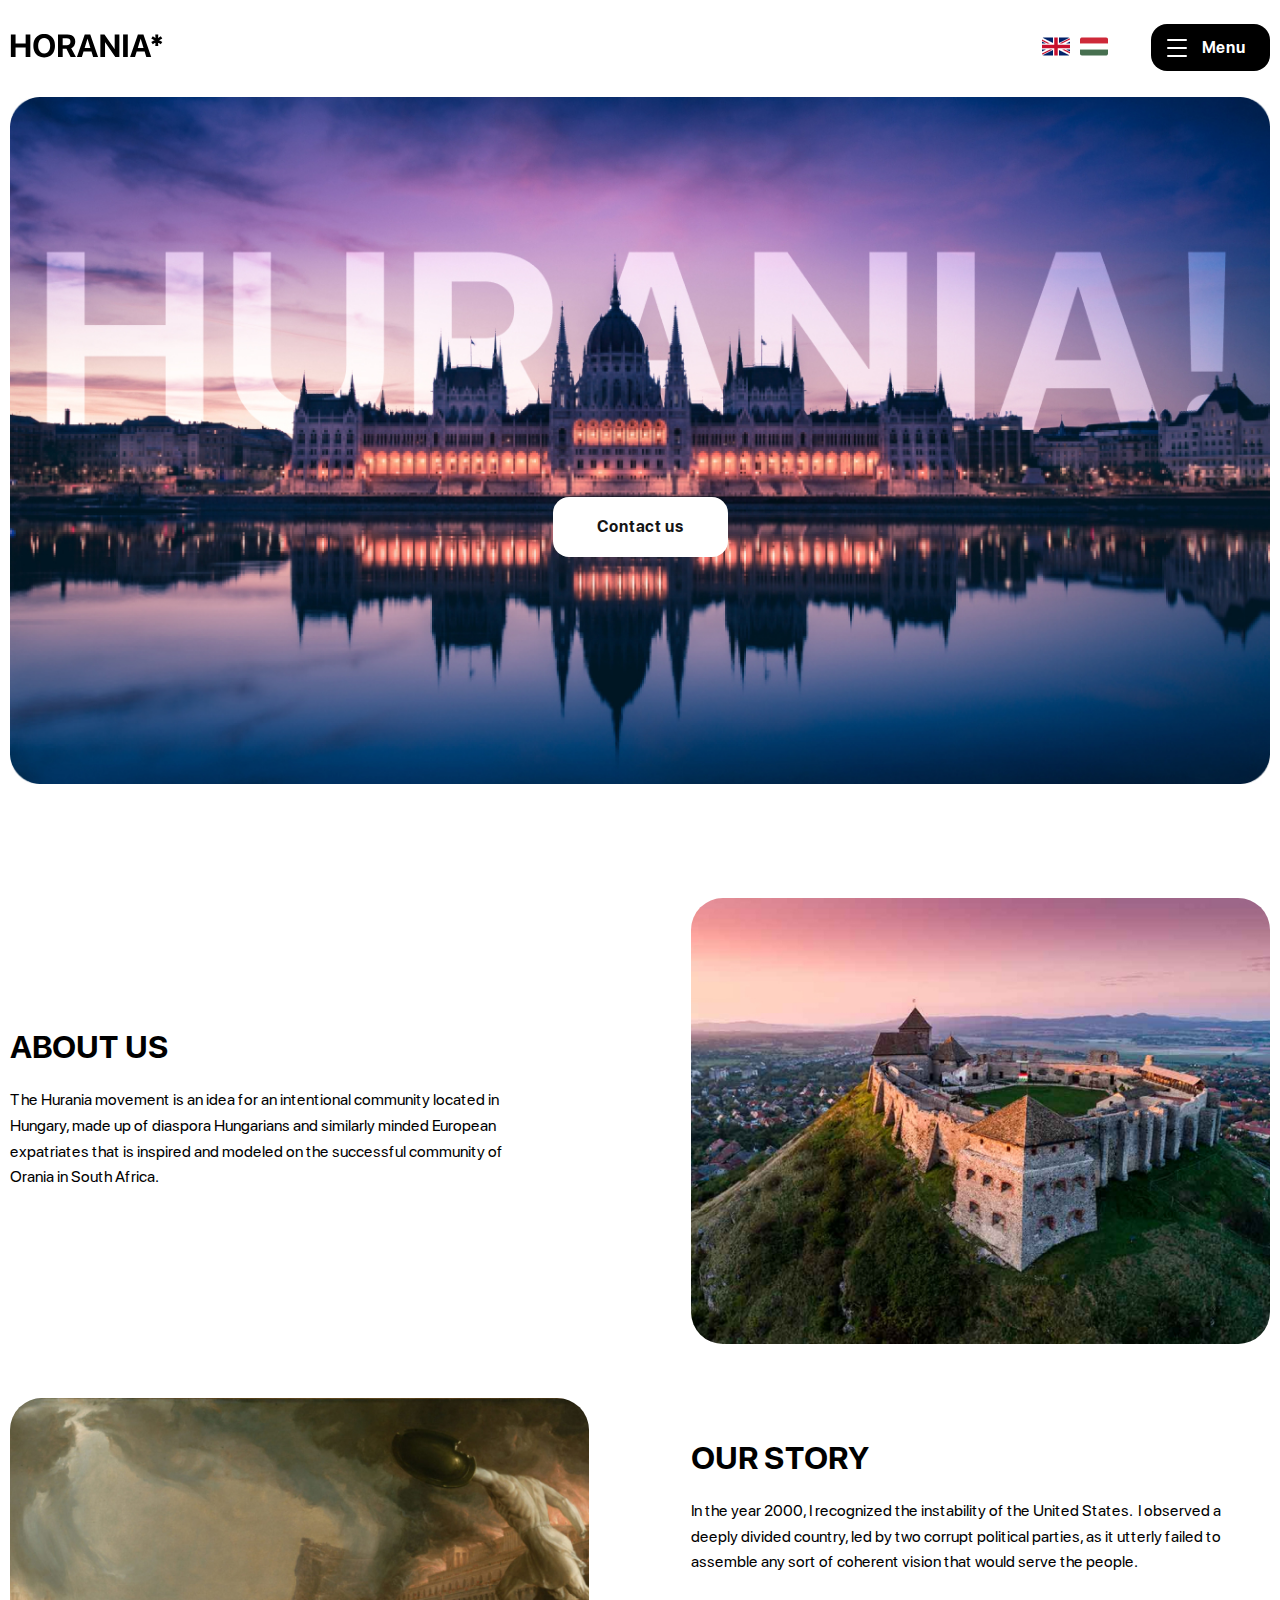
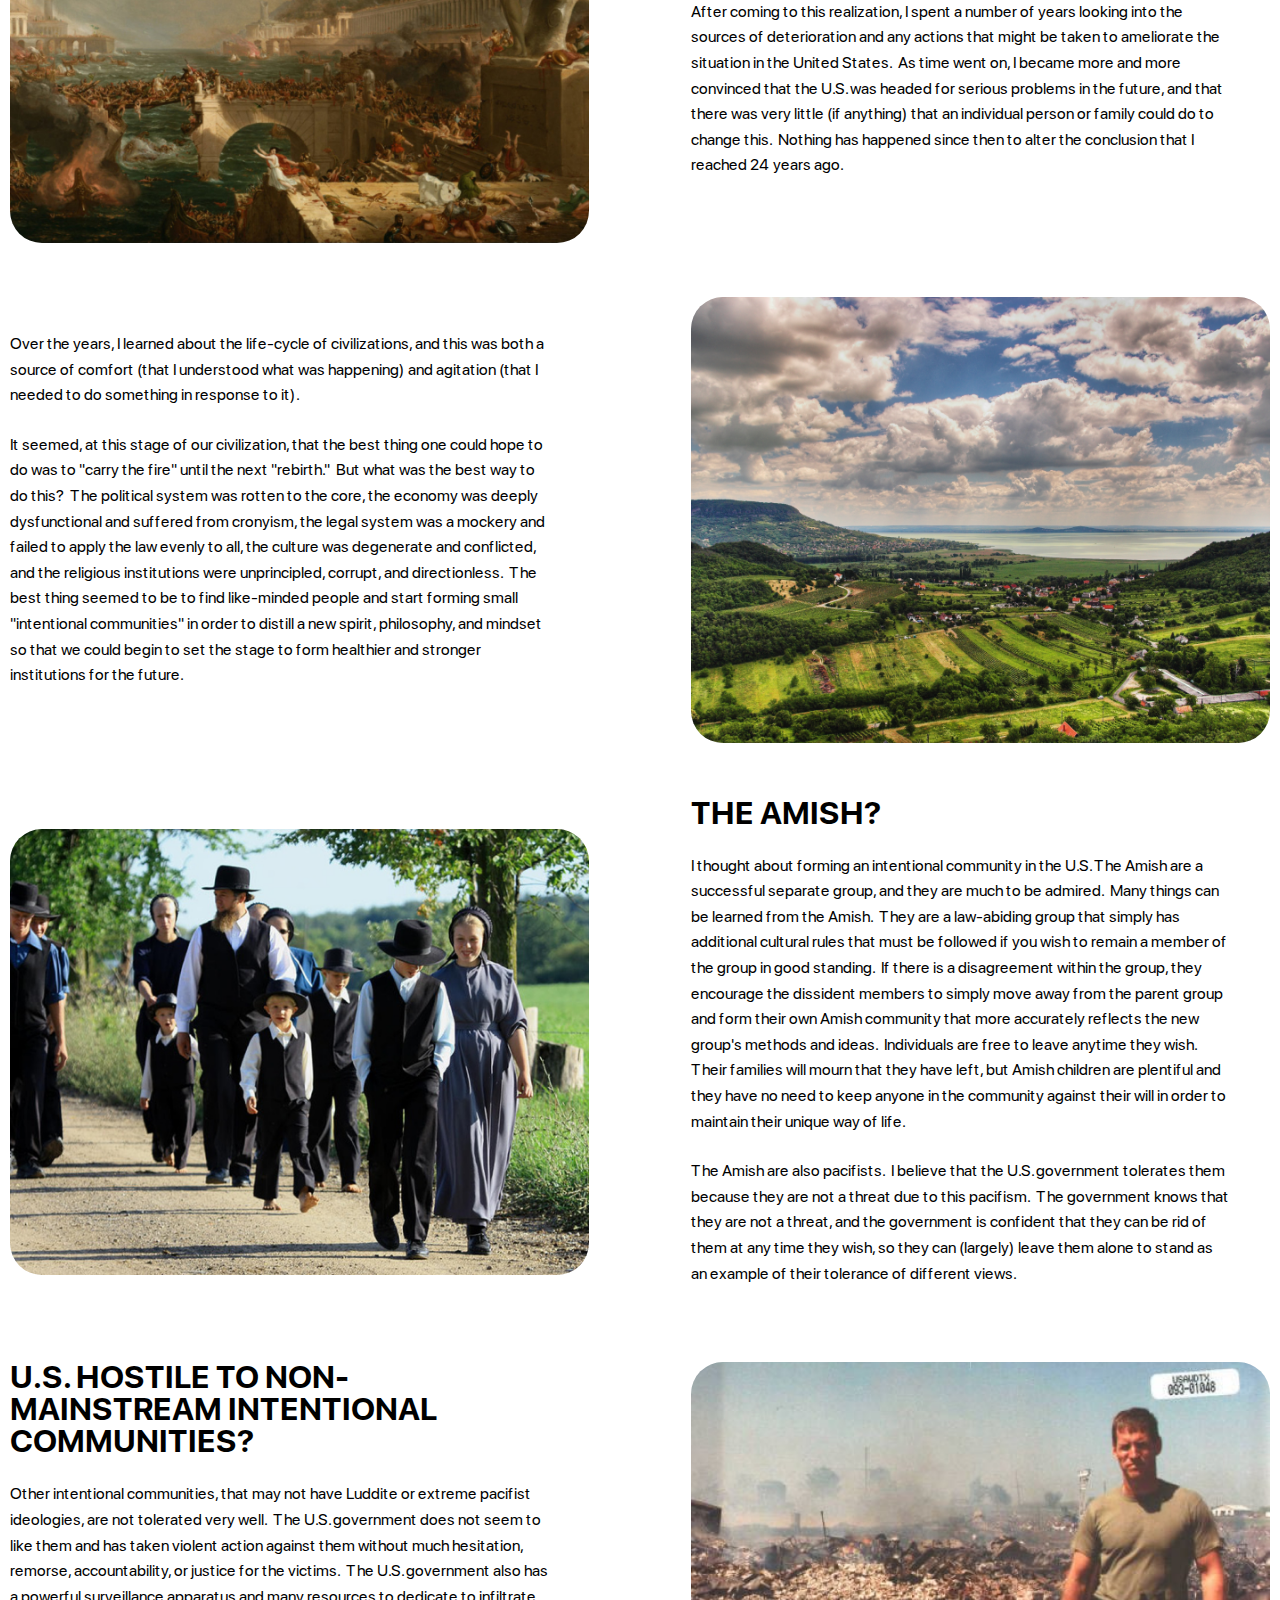
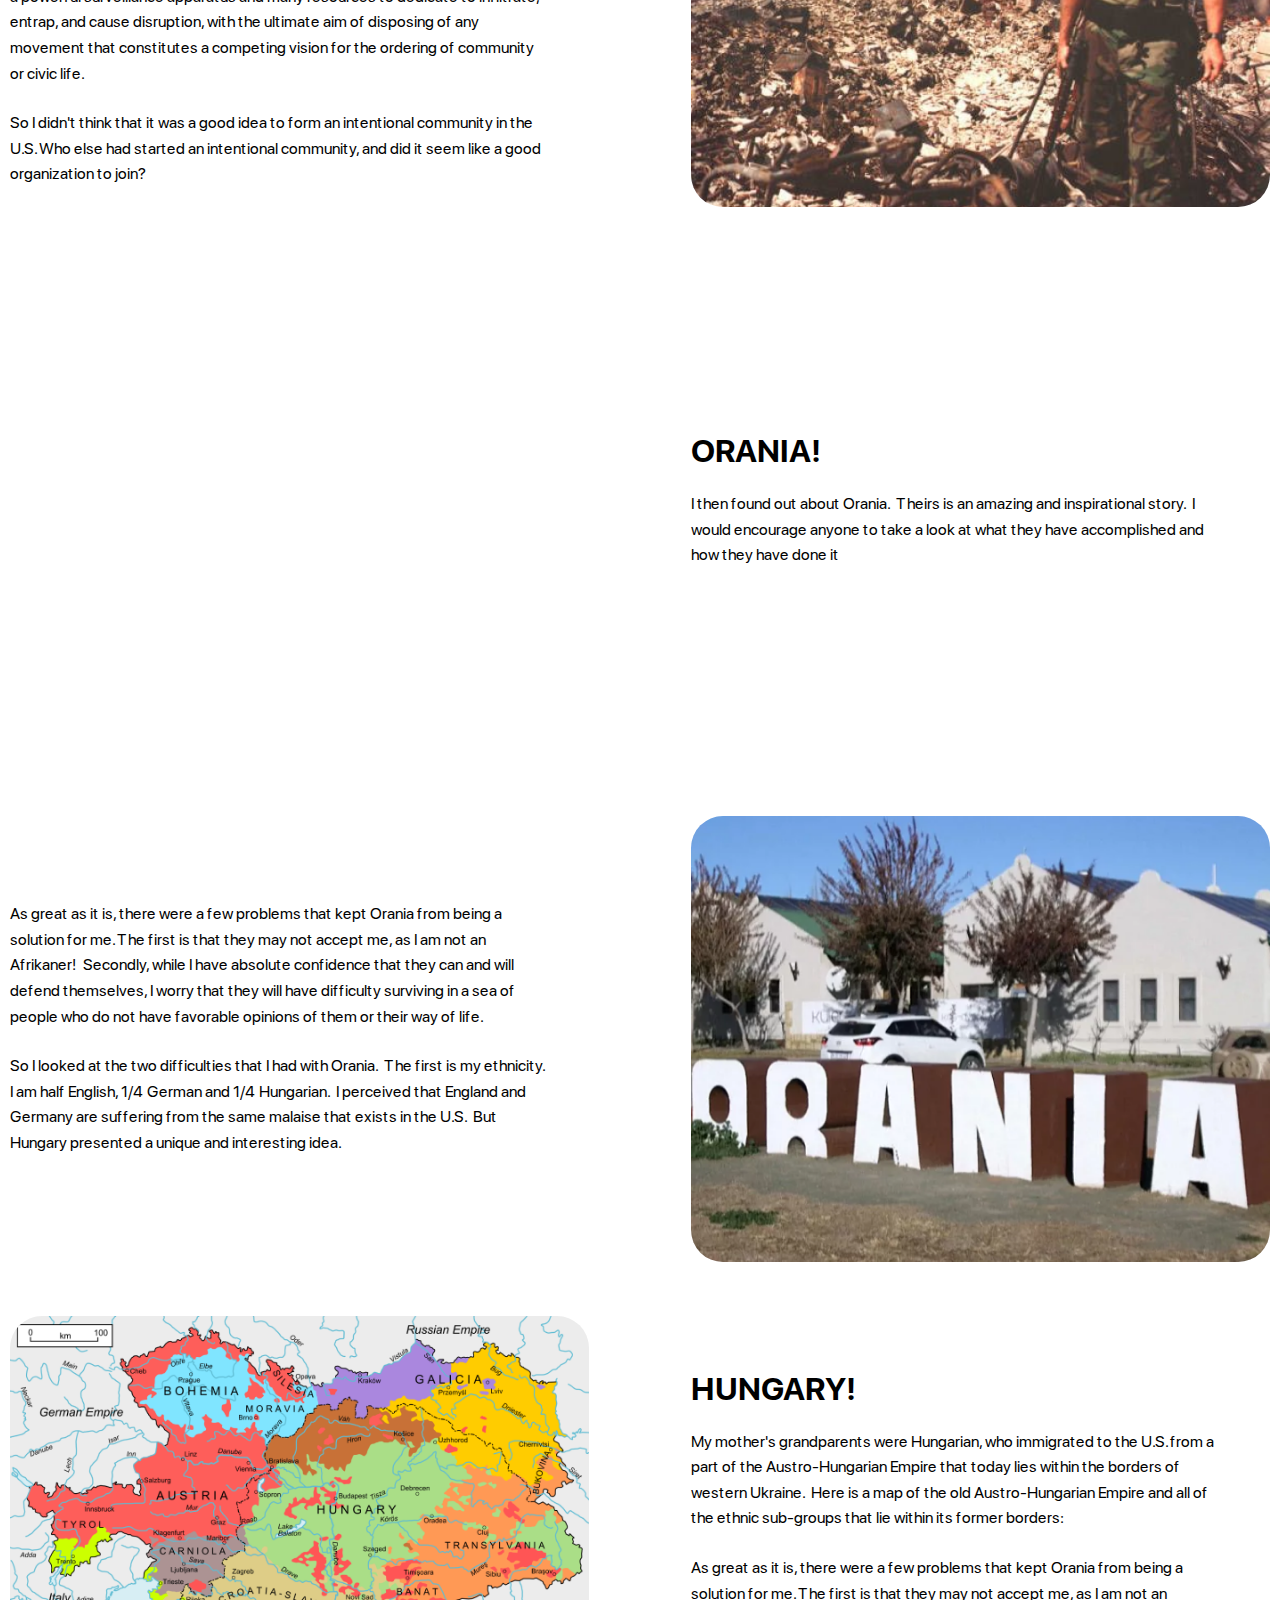
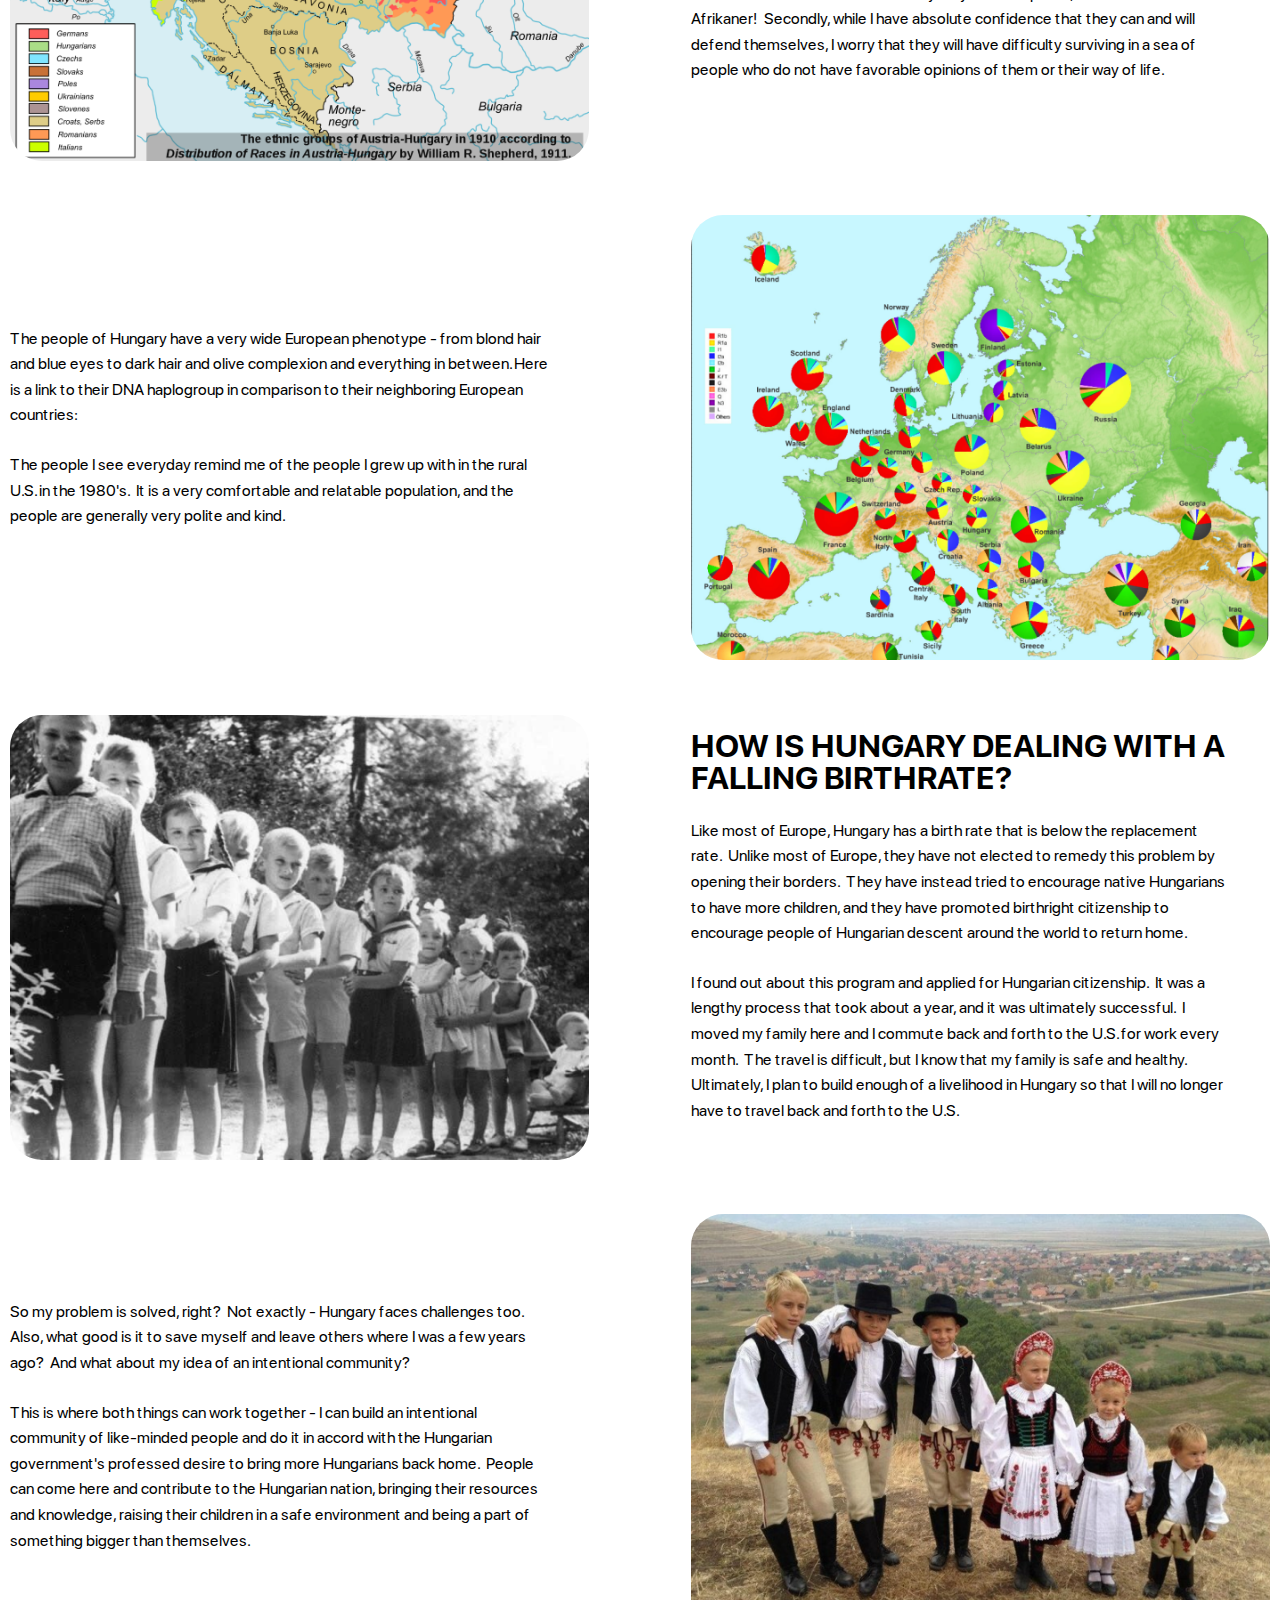
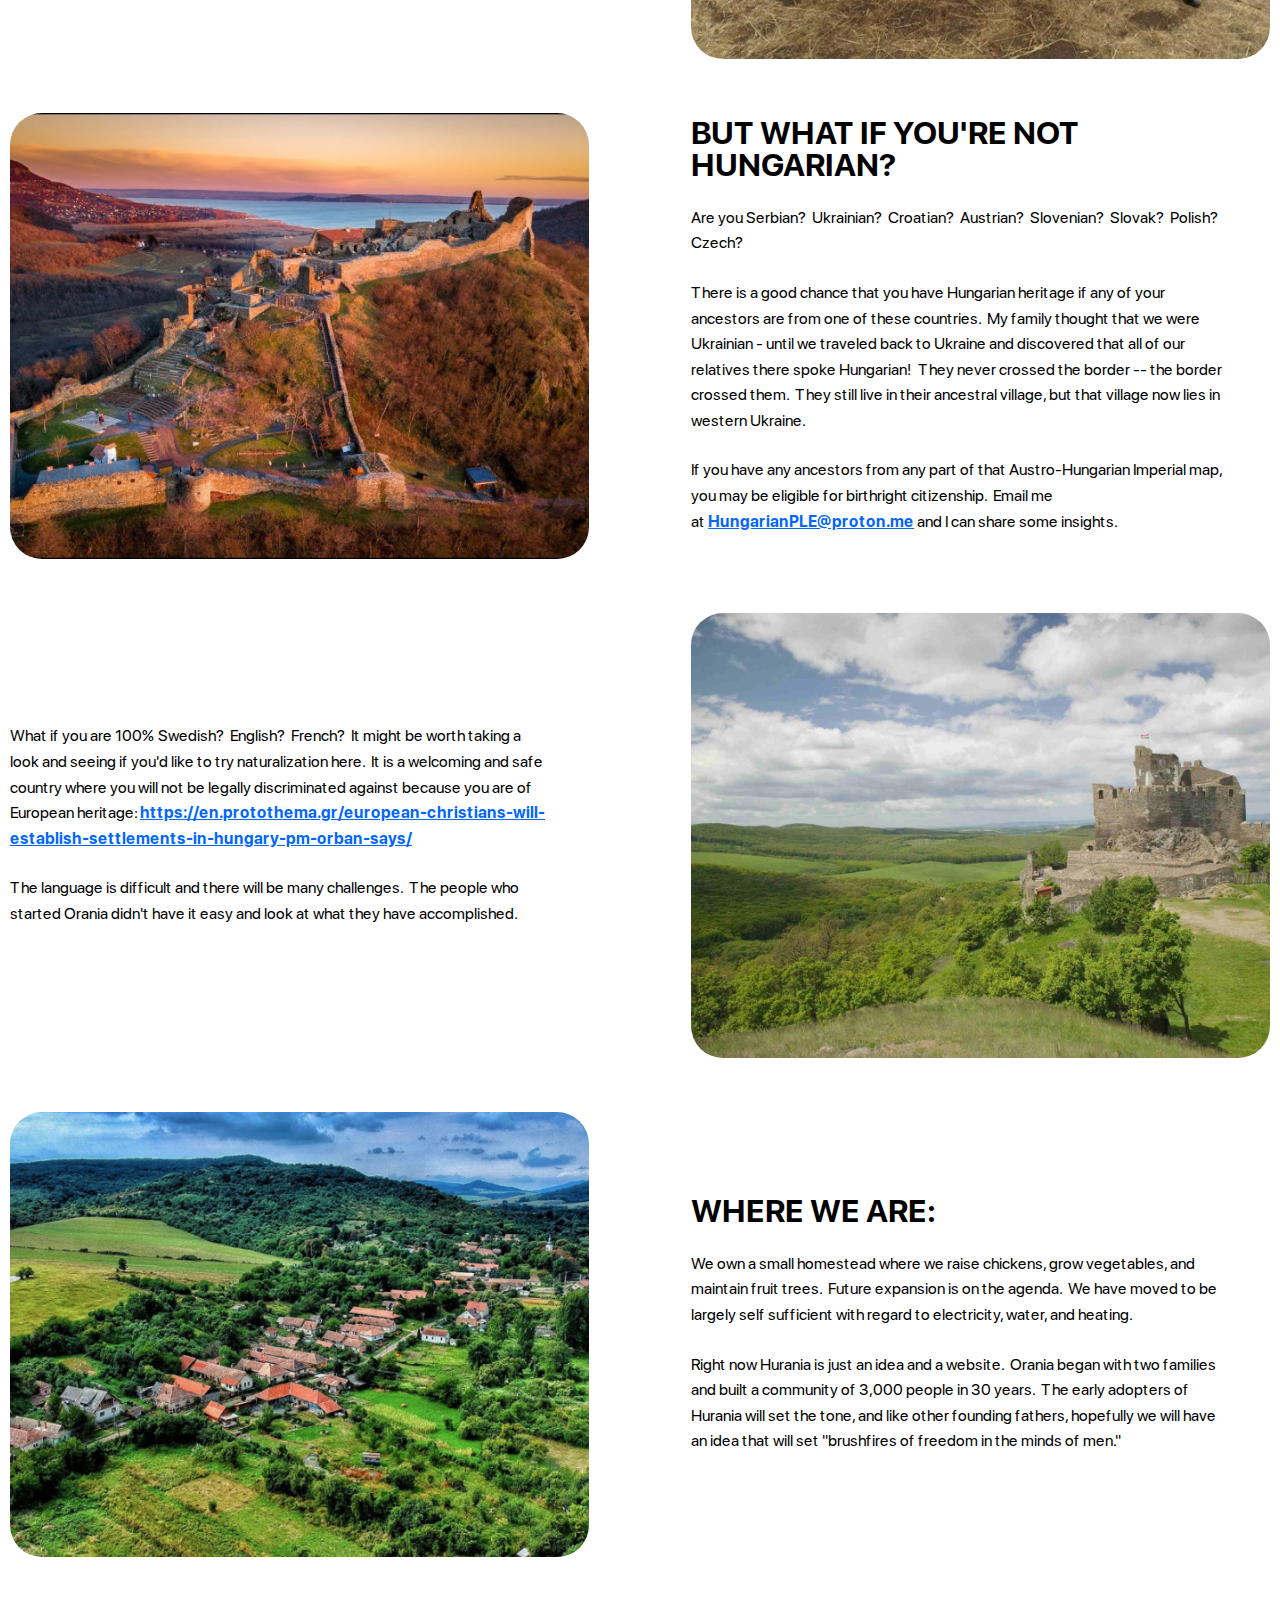
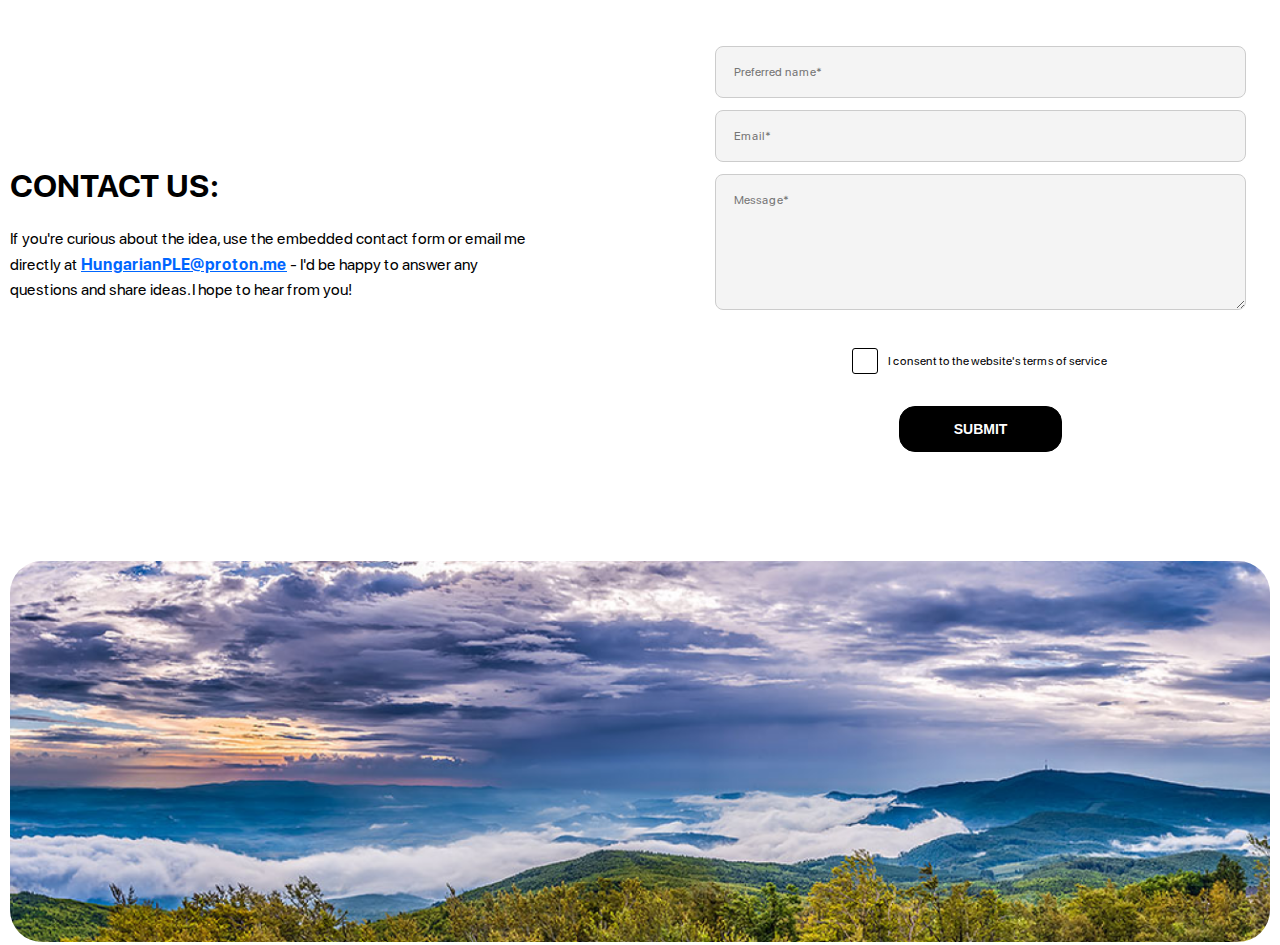
==== index.html @ 0d6ac787 "asa" ====
<!DOCTYPE html>
<html lang="en">
<head>
    <meta charset="UTF-8">
    <meta http-equiv="X-UA-Compatible" content="IE=edge">
    <meta name="viewport" content="width=device-width, initial-scale=1.0, maximum-scale=1">
    <title>Horania</title>

    <link type="image/png" sizes="96x96" rel="icon" href="assets/img/favicon.png">
    <link rel="stylesheet" href="https://cdn.jsdelivr.net/npm/swiper@11/swiper-bundle.min.css" />

    <link rel="stylesheet" href="assets/css/fonts.css">
    <link rel="stylesheet" href="assets/css/main-style.css">
    <link rel="stylesheet" href="assets/css/header-style.css">
    <link rel="stylesheet" href="assets/css/footer-style.css">
    <link rel="stylesheet" href="assets/css/popups.css">

</head>
<body>
    <div class="wrapper">
        <!--------- Header ------------>
        <header class="header" id="stickyMenu">
            <div class="header__container">
                <div class="header__body">
                    <div class="header__logo">
                        <a href="index.html" class="header__logo-link"><img src="assets/img/logo.svg" alt="Logo"></a>
                    </div>

                    <div class="right__block">
                        <div class="swither">
                            <a href="" class="lang-eng"><img src="assets/img/eng.png" alt="icon"></a>
                            <a href="" class="lang-hun"><img src="assets/img/hun.png" alt="icon"></a>
                        </div>
                        <!-- Mobile menu burger -->
                        <div class="menu__icon">
                            <span></span>
                            <div class="text_menu">Menu</div>
                        </div>
    
                        <div class="header__right">
                            <div class="header__menu">
                                <ul class="menu__list">
                                    <li class="menu__link"><a href="">Home</a> </li>
                                    <li class="menu__link"><a href="">About us</a></li> 
                                    <li class="menu__link"><a href="">Our story</a></li> 
                                    <li class="menu__link"><a href="">The amich?</a></li> 
                                    <li class="menu__link"><a href="">U.S Hostile</a></li> 
                                    <li class="menu__link"><a href="">Orania!</a></li> 
                                    <li class="menu__link"><a href="">Hungary!</a></li>
                                    <li class="menu__link"><a href="">How is Hungary dealing</a></li> 
                                    <li class="menu__link"><a href="">But what if you're not Hungarian</a></li>  
                                    <li class="menu__link"><a href="">Where we are</a> </li>
                                    <li class="menu__link"><a href="">Contact us</a> </li>
                                </ul>
                            </div>
                        </div>
                    </div> 

                </div>

            </div>

        </header>
 
    

        <!--------- Page ------------>
        <main class="page">
            <div class="wrarper">
            <section class="section__hero">
                <div class="hero__container">
                    <div class="hero__body">
                        <figure>
                            <div class="media-container">
                                <img src="assets/img/maina-bg.jpg" alt="image">
                            </div>
                        </figure>
                        <div class="hero__button">
                            <a href="">Contact us</a>
                        </div>
                    </div>
                </div>
            </section>

            <!------------ Content ------------------>
            <div class="content__block-wrapper">
                <section class="content__block">
                    <div class="content__container">
                        <div class="content__body">
                            <div class="content__text">
                                <h2 class="content__title">About us</h2>
                                <p>The Hurania movement is an idea for an intentional community located in Hungary, made up of diaspora Hungarians 
                                    and similarly minded European expatriates that is inspired and modeled on the successful community of Orania 
                                    in South Africa.
                                </p>
                            </div>
                            <div class="content__img">
                                <img src="assets/img/image_1.jpg" alt="image">
                            </div>
                        </div>
                    </div>
                </section>    
                <section class="content__block">
                    <div class="content__container">
                        <div class="content__body content__body_reverse">
                            <div class="content__img coll__grid" >
                                <img src="assets/img/image_2.jpg" alt="image">
                            </div>
                            <div class="content__text coll__grid" >
                                <h2 class="content__title">OUR STORY</h2>
                                <p>
                                    In the year 2000, I recognized the instability of the United States.  I observed a deeply divided country, 
                                    led by two corrupt political parties, as it utterly failed to assemble any sort of coherent vision that 
                                    would serve the people.
                                </p>
                                <p>
                                    After coming to this realization, I spent a number of years looking into the sources of deterioration and any actions 
                                    that might be taken to ameliorate the situation in the United States.  As time went on, I became more and more convinced 
                                    that the U.S. was headed for serious problems in the future, and that there was very little (if anything) that an individual 
                                    person or family could do to change this.  Nothing has happened since then to alter the conclusion that I reached 24 years ago.
                                </p>
                            </div>
                        </div>
                    </div>
                </section> 
                <section class="content__block">
                    <div class="content__container">
                        <div class="content__body">
                            <div class="content__text">
                                <p>
                                    Over the years, I learned about the life-cycle of civilizations, and this was both a 
                                    source of comfort (that I understood what was happening) and agitation (that I needed 
                                    to do something in response to it). 
                                </p>
                                <p>
                                    It seemed, at this stage of our civilization, that the best thing one could hope to do was 
                                    to "carry the fire" until the next "rebirth."  But what was the best way to do this?  The 
                                    political system was rotten to the core, the economy was deeply dysfunctional and suffered 
                                    from cronyism, the legal system was a mockery and failed to apply the law evenly to all, 
                                    the culture was degenerate and conflicted, and the religious institutions were unprincipled, 
                                    corrupt, and directionless.  The best thing seemed to be to find like-minded people and 
                                    start forming small "intentional communities" in order to distill a new spirit, 
                                    philosophy, and mindset so that we could begin to set the stage to form healthier 
                                    and stronger institutions for the future. 
                                </p>
                            </div>
                            <div class="content__img">
                                <img src="assets/img/image_3.jpg" alt="image">
                            </div>
                        </div>
                    </div>
                </section>  
                <section class="content__block">
                    <div class="content__container">
                        <div class="content__body content__body_reverse">
                            <div class="content__img coll__grid" >
                                <img src="assets/img/image_4.jpg" alt="image">
                            </div>
                            <div class="content__text coll__grid" >
                                <h2 class="content__title">THE AMISH?</h2>
                                <p>
                                    I thought about forming an intentional community in the U.S. The Amish are a successful 
                                    separate group, and they are much to be admired.  Many things can be learned from the 
                                    Amish.  They are a law-abiding group that simply has additional cultural rules that 
                                    must be followed if you wish to remain a member of the group in good standing.  If 
                                    there is a disagreement within the group, they encourage the dissident members to 
                                    simply move away from the parent group and form their own Amish community that more 
                                    accurately reflects the new group's methods and ideas.  Individuals are free to leave 
                                    anytime they wish.  Their families will mourn that they have left, but Amish children 
                                    are plentiful and they have no need to keep anyone in the community against their will 
                                    in order to maintain their unique way of life.
                                </p>
                                <p>
                                    The Amish are also pacifists.  I believe that the U.S. government tolerates them because 
                                    they are not a threat due to this pacifism.  The government knows that they are not a 
                                    threat, and the government is confident that they can be rid of them at any time they 
                                    wish, so they can (largely) leave them alone to stand as an example of their tolerance 
                                    of different views.
                                </p>
                            </div>
                        </div>
                    </div>
                </section>   
                <section class="content__block">
                    <div class="content__container">
                        <div class="content__body">
                            <div class="content__text coll__grid" >
                                <h2 class="content__title">U.S. HOSTILE TO NON-MAINSTREAM INTENTIONAL COMMUNITIES?</h2>
                                <p>
                                    Other intentional communities, that may not have Luddite or extreme pacifist ideologies, 
                                    are not tolerated very well.  The U.S. government does not seem to like them and has taken 
                                    violent action against them without much hesitation, remorse, accountability, or justice 
                                    for the victims.  The U.S. government also has a powerful surveillance apparatus and many 
                                    resources to dedicate to infiltrate, entrap, and cause disruption, with the ultimate aim 
                                    of disposing of any movement that constitutes a competing vision for the ordering of 
                                    community or civic life.
                                </p>
                                <p>
                                    So I didn't think that it was a good idea to form an intentional community in the U.S.
                                    Who else had started an intentional community, and did it seem like a good organization 
                                    to join?
                                </p>
                            </div>
                            <div class="content__img coll__grid" >
                                <img src="assets/img/image_5.jpg" alt="image">
                            </div>
                        </div>
                    </div>
                </section> 
                <section class="content__block">
                    <div class="content__container">
                        <div class="content__body content__body_reverse">
                            <div class="content__img">
                                <iframe width="100%" height="500" src="https://www.youtube.com/embed/ZHkYkggzPRY?si=23kiw0cSszYaW54o&controls=0&showinfo=0&rel=0" title="YouTube video player" frameborder="0" allow="accelerometer; autoplay; clipboard-write; encrypted-media; gyroscope; picture-in-picture; web-share" referrerpolicy="strict-origin-when-cross-origin" allowfullscreen></iframe>
                            </div>
                            <div class="content__text">
                                <h2 class="content__title">ORANIA!</h2>
                                <p>
                                    I then found out about Orania.  Theirs is an amazing and inspirational story.  I would 
                                    encourage anyone to take a look at what they have accomplished and how they have done it
                                </p>
                             
                            </div>
                        </div>
                    </div>
                </section>  
                <section class="content__block">
                    <div class="content__container">
                        <div class="content__body">
                            <div class="content__text coll__grid">
                                <p>
                                    As great as it is, there were a few problems that kept Orania from being a solution for me. 
                                    The first is that they may not accept me, as I am not an Afrikaner!  Secondly, while I have 
                                    absolute confidence that they can and will defend themselves, I worry that they will have 
                                    difficulty surviving in a sea of people who do not have favorable opinions of them or their 
                                    way of life.
                                </p>     
                                <p>
                                    So I looked at the two difficulties that I had with Orania.  The first is my ethnicity.  
                                    I am half English, 1/4 German and 1/4 Hungarian.  I perceived that England and Germany 
                                    are suffering from the same malaise that exists in the U.S.  But Hungary presented a 
                                    unique and interesting idea.
                                </p>
                            </div>
                            <div class="content__img coll__grid" >
                                <img src="assets/img/image_6.jpg" alt="image">
                            </div>
                        </div>
                    </div>
                </section> 
                <section class="content__block">
                    <div class="content__container">
                        <div class="content__body content__body_reverse">
                            <div class="content__img">
                                <img src="assets/img/image_7.jpg" alt="image">
                            </div>
                            <div class="content__text">
                                <h2 class="content__title">HUNGARY!</h2>
                                <p>
                                    My mother's grandparents were Hungarian, who immigrated to the U.S. from a part of the 
                                    Austro-Hungarian Empire that today lies within the borders of western Ukraine.  Here 
                                    is a map of the old Austro-Hungarian Empire and all of the ethnic sub-groups that lie 
                                    within its former borders:
                                </p>
                                <p>
                                    As great as it is, there were a few problems that kept Orania from being a solution for 
                                    me. The first is that they may not accept me, as I am not an Afrikaner!  Secondly, while 
                                    I have absolute confidence that they can and will defend themselves, I worry that they 
                                    will have difficulty surviving in a sea of people who do not have favorable opinions of 
                                    them or their way of life.
                                </p>
                            </div>
                        </div>
                    </div>
                </section>  
                <section class="content__block">
                    <div class="content__container">
                        <div class="content__body">
                            <div class="content__text">
                                <p>
                                    The people of Hungary have a very wide European phenotype - from blond hair and blue 
                                    eyes to dark hair and olive complexion and everything in between. Here is a link to their 
                                    DNA haplogroup in comparison to their neighboring European countries:
                                </p>
                                <p>
                                    The people I see everyday remind me of the people I grew up with in the rural U.S. 
                                    in the 1980's.  It is a very comfortable and relatable population, and the people are 
                                    generally very polite and kind.
                                </p>
                            </div>
                            <div class="content__img">
                                <img src="assets/img/image_8.jpg" alt="image">
                            </div>
                        </div>
                    </div>
                </section>  
                <section class="content__block">
                    <div class="content__container">
                        <div class="content__body content__body_reverse">
                            <div class="content__img">
                                <img src="assets/img/image_9.jpg" alt="image">
                            </div>
                            <div class="content__text">
                                <h2 class="content__title">HOW IS HUNGARY DEALING WITH A FALLING BIRTHRATE?</h2>
                                <p>
                                    Like most of Europe, Hungary has a birth rate that is below the replacement rate.  
                                    Unlike most of Europe, they have not elected to remedy this problem by opening their 
                                    borders.  They have instead tried to encourage native Hungarians to have more children, 
                                    and they have promoted birthright citizenship to encourage people of Hungarian descent 
                                    around the world to return home.
                                </p>
                                <p>
                                    I found out about this program and applied for Hungarian citizenship.  It was a lengthy 
                                    process that took about a year, and it was ultimately successful.  I moved my family here 
                                    and I commute back and forth to the U.S. for work every month.  The travel is difficult, 
                                    but I know that my family is safe and healthy.  Ultimately, I plan to build enough of a 
                                    livelihood in Hungary so that I will no longer have to travel back and forth to the U.S.
                                </p>
                            </div>
                        </div>
                    </div>
                </section>  
                <section class="content__block">
                    <div class="content__container">
                        <div class="content__body">
                            <div class="content__text">
                                <p>
                                    So my problem is solved, right?  Not exactly - Hungary faces challenges too.  
                                    Also, what good is it to save myself and leave others where I was a few years ago?  
                                    And what about my idea of an intentional community?
                                </p>
                                <p>
                                    This is where both things can work together - I can build an intentional community 
                                    of like-minded people and do it in accord with the Hungarian government's professed 
                                    desire to bring more Hungarians back home.  People can come here and contribute to 
                                    the Hungarian nation, bringing their resources and knowledge, raising their children 
                                    in a safe environment and being a part of something bigger than themselves.
                                </p>
                            </div>
                            <div class="content__img">
                                <img src="assets/img/image_10.jpg" alt="image">
                            </div>
                        </div>
                    </div>
                </section>  
                <section class="content__block">
                    <div class="content__container">
                        <div class="content__body content__body_reverse">
                            <div class="content__img">
                                <img src="assets/img/image_11.jpg" alt="image">
                            </div>
                            <div class="content__text">
                                <h2 class="content__title">BUT WHAT IF YOU'RE NOT HUNGARIAN?</h2>
                                <p>
                                    Are you Serbian?  Ukrainian?  Croatian?  Austrian?  Slovenian?  Slovak?  Polish?  Czech?
                                </p>
                                <p>
                                    There is a good chance that you have Hungarian heritage if any of your ancestors are from one of these 
                                    countries.  My family thought that we were Ukrainian - until we traveled back to Ukraine and discovered 
                                    that all of our relatives there spoke Hungarian!  They never crossed the border -- the border crossed 
                                    them.  They still live in their ancestral village, but that village now lies in western Ukraine.
                                </p>
                                <p>
                                    If you have any ancestors from any part of that Austro-Hungarian Imperial map, you may be 
                                    eligible for birthright citizenship.  Email me 
                                    at <a href="mailto:HungarianPLE@proton.me">HungarianPLE@proton.me</a> and I can share some 
                                    insights.
                                </p>
                            </div>
                        </div>
                    </div>
                </section>  
                <section class="content__block">
                    <div class="content__container">
                        <div class="content__body">
                            <div class="content__text">
                                <p>
                                    What if you are 100% Swedish?  English?  French?  It might be worth taking a 
                                    look and seeing if you'd like to try naturalization here.  It is a welcoming and 
                                    safe country where you will not be legally discriminated against because you are of European 
                                    heritage: <a href="https://en.protothema.gr/european-christians-will-establish-settlements-in-hungary-pm-orban-says/">https://en.protothema.gr/european-christians-will-establish-settlements-in-hungary-pm-orban-says/</a>
                                </p>
                                <p>
                                    The language is difficult and there will be many challenges.  The people who started 
                                    Orania didn't have it easy and look at what they have accomplished. 
                                </p>
                            </div>
                            <div class="content__img">
                                <img src="assets/img/image_12.jpg" alt="image">
                            </div>
                        </div>
                    </div>
                </section>  
                <section class="content__block">
                    <div class="content__container">
                        <div class="content__body content__body_reverse">
                            <div class="content__img">
                                <img src="assets/img/image_13.jpg" alt="image">
                            </div>
                            <div class="content__text">
                                <h2 class="content__title">WHERE WE ARE:</h2>
                                <p>
                                    We own a small homestead where we raise chickens, grow vegetables, and maintain fruit trees. 
                                    Future expansion is on the agenda.  We have moved to be largely self sufficient with regard 
                                    to electricity, water, and heating.
                                </p>
                                <p>
                                    Right now Hurania is just an idea and a website.  Orania began with two families and built 
                                    a community of 3,000 people in 30 years.  The early adopters of Hurania will set the tone, 
                                    and like other founding fathers, hopefully we will have an idea that will set "brushfires 
                                    of freedom in the minds of men."
                                </p>
                            </div>
                        </div>
                    </div>
                </section>  
                <section class="content__block">
                    <div class="content__container">
                        <div class="content__body">
                            <div class="content__text">
                                <h2 class="content__title">CONTACT US:</h2>
                                <p>
                                    If you're curious about the idea, use the embedded contact form or email me 
                                    directly at <a href="mailto:HungarianPLE@proton.me">HungarianPLE@proton.me</a> - 
                                    I'd be happy to answer any questions and share ideas. I hope to hear from you!
                                </p>
                            </div>
                            <div class="content__img">
                                <form action="#" id="form" class="form__contact">
                                    <input type="text" class="input_date" name="name" placeholder="Preferred name*" required>
                                    <input type="email" class="input_date" name="email" placeholder="Email*" required>
                                    <textarea class="input_date" name="message" cols="30" rows="7" placeholder="Message*"></textarea>
                                    
                                    <div class="bottom__action">
                                        <div class="policy__check">
                                            <input type="checkbox" id="policy" class="policy" name="interest" value="I confirm the processing of my personal data" required>
                                            <label for="policy" class="policy__label">I consent to the website's terms of service <label>
                                        </div>
                                        <button type="submit" class="contact__btn">Submit</button>
                                    </div>
                                </form>
                            </div>

                        </div>
                    </div>
                </section>  
            </div>

        </div>


        </main>


        <!--------- Footer ------------>
        <footer class="footer">
            <div class="footer__container">
                <div class="footer__body">
                  <img src="assets/img/footer_bg.png" alt="image">
                </div>
            </div>
        </footer>

    </div>

    <div id="popup" class="popup">
        <div class="popup__body">
            <div class="popup__content">
                <!-- <a href="#" class="popup__close close-popup"><img src="assets/img/close.svg" alt="icon"></a> -->
                <form action="" class="form__search">
                    <div class="input__search">
                        <input type="text" id="filter" placeholder="Пошук..." />
                        <div class="search__button">
                            <button type="submit" class="searsh_popup">
                                <svg width="15" height="15" viewBox="0 0 15 15" fill="none" xmlns="http://www.w3.org/2000/svg">
                                    <path d="M6.05085 1.36377C5.43529 1.36371 4.82575 1.4849 4.25703 1.72042C3.68831 1.95594 3.17155 2.30119 2.73627 2.73644C2.30098 3.17168 1.95569 3.68841 1.72011 4.25712C1.48453 4.82582 1.36328 5.43536 1.36328 6.05092C1.36322 6.66653 1.48442 7.27612 1.71997 7.84488C1.95552 8.41363 2.3008 8.93042 2.7361 9.36572C3.17139 9.80102 3.68817 10.1463 4.25692 10.3819C4.82567 10.6174 5.43525 10.7386 6.05085 10.7386C7.14476 10.7386 8.14934 10.3511 8.94708 9.72345L9.36506 10.1414C9.27923 10.3082 9.24884 10.498 9.27831 10.6832C9.30777 10.8685 9.39556 11.0394 9.5289 11.1713L11.7234 13.3807C12.064 13.7218 12.6215 13.7218 12.9625 13.3807L13.3805 12.9627C13.5442 12.798 13.636 12.5753 13.636 12.3431C13.636 12.111 13.5442 11.8882 13.3805 11.7236L11.1712 9.52903C11.0384 9.39659 10.8664 9.31054 10.6807 9.28369C10.4951 9.25684 10.3057 9.29061 10.1408 9.37999L9.72285 8.962C10.27 8.27157 10.6114 7.44093 10.7081 6.56532C10.8048 5.68971 10.6528 4.80458 10.2694 4.01141C9.88614 3.21825 9.28706 2.54917 8.54092 2.08088C7.79477 1.61259 6.93177 1.36405 6.05085 1.36377ZM6.05085 2.22935C7.06438 2.22935 8.03639 2.63198 8.75307 3.34867C9.46974 4.06535 9.87236 5.03738 9.87236 6.05092C9.87236 7.06447 9.46974 8.0365 8.75307 8.75318C8.03639 9.46986 7.06438 9.87249 6.05085 9.87249C5.03732 9.87249 4.0653 9.46986 3.34863 8.75318C2.63195 8.0365 2.22933 7.06447 2.22933 6.05092C2.22933 5.03738 2.63195 4.06535 3.34863 3.34867C4.0653 2.63198 5.03732 2.22935 6.05085 2.22935ZM3.63231 4.84187C3.37752 5.25456 3.24317 5.73025 3.24442 6.21525C3.24386 6.55849 3.31104 6.89847 3.44213 7.21569C3.57322 7.53291 3.76563 7.82114 4.00834 8.06384C4.25104 8.30655 4.53926 8.49897 4.85648 8.63006C5.1737 8.76115 5.51367 8.82834 5.8569 8.82777C6.39649 8.82666 6.92273 8.65992 7.36449 8.35007C7.2454 8.36111 7.12582 8.36589 7.00623 8.36441C6.56288 8.36554 6.12368 8.27906 5.71385 8.10993C5.30403 7.94081 4.93166 7.69237 4.61814 7.37889C4.30463 7.06541 4.05614 6.69308 3.88696 6.28327C3.71778 5.87347 3.63123 5.43427 3.63231 4.99092C3.63231 4.94124 3.62992 4.89156 3.63231 4.84187Z" fill="#404C5C"/>
                                </svg>
                            </button>
                        </div>
                    </div>
                    <div class="item_search-list">
                        <h4>Популярне:</h4>
                        <ul class="views-summary">
                            <li><a href="#">Кулинария</a></li>
                            <li><a href="#">Путешевствия</a></li>
                            <li><a href="#">Развитие</a></li>
                        </ul>
                    </div>
                </form>
            </div>
        </div>
    </div>



    <script src="https://cdnjs.cloudflare.com/ajax/libs/jquery/3.7.1/jquery.min.js"></script>
    <script src="https://cdn.jsdelivr.net/npm/swiper@11/swiper-bundle.min.js"></script>
    <script src="assets/js/script.js"></script>
    <script src="assets/js/popups.js"></script>
    <script src="assets/js/sw_slider.js"></script>

</body>
</html>
---- assets/css/fonts.css ----
@font-face {
    font-family: 'SF Pro Display';
    src: url('../font/SFProDisplay-Bold.eot');
    src: local('../font/SF Pro Display Bold'), local('../font/SFProDisplay-Bold'),
        url('../font/SFProDisplay-Bold.eot?#iefix') format('embedded-opentype'),
        url('../font/SFProDisplay-Bold.woff2') format('woff2'),
        url('../font/SFProDisplay-Bold.woff') format('woff'),
        url('../font/SFProDisplay-Bold.ttf') format('truetype');
    font-weight: bold;
    font-style: normal;
}


@font-face {
    font-family: 'SF Pro Display';
    src: url('../font/SFProDisplay-Regular.eot');
    src: local('../font/SF Pro Display Regular'), local('../font/SFProDisplay-Regular'),
        url('../font/SFProDisplay-Regular.eot?#iefix') format('embedded-opentype'),
        url('../font/SFProDisplay-Regular.woff2') format('woff2'),
        url('../font/SFProDisplay-Regular.woff') format('woff'),
        url('../font/SFProDisplay-Regular.ttf') format('truetype');
    font-weight: normal;
    font-style: normal;
}
---- assets/css/main-style.css ----
* {
  margin: 0;
  padding: 0;
  outline: none;
  box-sizing: border-box;
}

a {
  text-decoration: none;
  color: var(--dark-color);
}

ul, ol {
  padding: 0;
}

ul li, ol li {
  list-style: none;
}

img {
  width: 100%;
  -o-object-fit: cover;
     object-fit: cover;
}

h1, h2, h3, h4, h5, h6 {
  font-weight: inherit;
  font-size: inherit;
}

button {
  border: none;
  background: none;
  cursor: pointer;
}

html,
body {
  background-color: #fff;
  line-height: 1;
  font-size: 16px;
  font-weight: normal;
  font-family: "SF Pro Display";
  color: #000000;
  height: 100%;
}

body._lock {
  overflow: hidden;
}

.wrapper {
  min-height: 100%;
  display: flex;
  flex-direction: column;
  overflow-x: hidden;
  position: relative;
}

/*------------------------------------------------*/
[class*=__container] {
  max-width: 1320px;
  margin: 0 auto;
  padding: 0 10px;
}

/*-------------------------------------------------*/
.page {
  flex: 1 1 auto;
}

/*------------- Hero section -----------------------*/
.section__hero {
  margin-top: 97px;
}
.section__hero .hero__body .media-container {
  border-radius: 32px;
  max-height: 720px;
}
.section__hero .hero__body .hero__button {
  display: flex;
  justify-content: center;
  transform: translateY(-290px);
}
.section__hero .hero__body .hero__button a {
  font-size: 16px;
  font-weight: bold;
  padding: 22px 44px;
  border-radius: 16px;
  background: #fff;
  transition: all 0.3s ease 0s;
}
.section__hero .hero__body .hero__button a:hover {
  background: #000000;
  color: #fff;
}

/*------------- Content section -----------------------*/
.content__block {
  margin-top: clamp(30px, 4vw, 75px);
}
.content__block p {
  font-size: clamp(14px, 4vw, 16px);
  font-weight: normal;
  line-height: 160%;
  margin-bottom: clamp(12px, 2vw, 24px);
}

.content__body {
  display: grid;
  grid-template-columns: 1fr 1fr;
  gap: clamp(20px, 8vw, 130px);
  align-items: center;
  justify-content: space-between;
}
.content__body .content__text {
  max-width: 538px;
}
.content__body .content__text .content__title {
  font-size: clamp(24px, 4vw, 32px);
  text-transform: uppercase;
  font-weight: bold;
  margin-bottom: 24px;
}
.content__body .content__text p a {
  text-decoration: underline;
  color: #0066FF;
  font-weight: 600;
}
.content__body .content__img iframe {
  border-radius: 32px;
}
.content__body .content__img img {
  border-radius: 32px;
}

.form__contact {
  position: relative;
  display: flex;
  flex-direction: column;
  background: #FFFFFF;
  padding: 34px 24px;
  border-radius: 12px;
  max-width: 100%;
}
.form__contact::after {
  position: absolute;
  content: "";
  left: 0;
  top: 0;
  width: 100%;
  height: 100%;
  background: rgba(255, 255, 255, 0.2509803922) url("../img/loading.gif") center/50px no-repeat;
  opacity: 0;
  visibility: hidden;
}
.form__contact .input_date {
  color: #000;
  font-size: 12px;
  font-style: normal;
  font-weight: 400;
  line-height: normal;
  font-family: "Montserrat";
  border-radius: 8px;
  border: 1px solid #cccccc;
  background: #F4F4F4;
  padding: 18px;
  margin-bottom: 12px;
  font-family: "SF Pro Display";
}
.form__contact .bottom__action {
  display: flex;
  align-items: center;
  justify-content: space-between;
  flex-direction: column;
  margin-top: 26px;
}
.form__contact .bottom__action .policy__check {
  display: flex;
  align-items: center;
}
.form__contact .bottom__action .policy__check .policy {
  position: relative;
  display: none;
}
.form__contact .bottom__action .policy__check .policy:checked + .policy__label::after {
  transform: scale(1);
}
.form__contact .bottom__action .policy__check .policy__label {
  position: relative;
  font-size: 12px;
  display: flex;
  align-items: center;
  cursor: pointer;
}
.form__contact .bottom__action .policy__check .policy__label::before {
  content: "";
  width: 24px;
  height: 24px;
  border: 1px solid #000;
  border-radius: 3px;
  margin-right: 10px;
}
.form__contact .bottom__action .policy__check .policy__label::after {
  content: "";
  position: absolute;
  width: 100%;
  height: 100%;
  top: 5px;
  left: 5px;
  background: url("../img/check.svg") no-repeat;
  transform: scale(0);
}
.form__contact .bottom__action .policy__check._error .policy__label::before {
  border: 1px solid red;
}
.form__contact .bottom__action .contact__btn {
  color: #FFF;
  text-align: center;
  font-size: 14px;
  text-transform: uppercase;
  font-style: normal;
  font-weight: 700;
  line-height: normal;
  border-radius: 16px;
  border: 1px solid #000;
  background: #000;
  padding: 14px 54px;
  display: inline-flex;
  transition: all 0.3s ease 0s;
  margin-top: 32px;
  cursor: pointer;
}
.form__contact .bottom__action .contact__btn:hover {
  background: transparent;
  color: #000;
}

/*=========================================================================================*/
/*---------------------------- Media queries ----------------------------------------------*/
/*=========================================================================================*/
@media screen and (min-width: 1023.98px) {
  body._lock .wrapper {
    padding-right: 17px;
  }
  body._lock .header {
    padding-right: 17px;
  }
}
@media screen and (max-width: 767.98px) {
  .section__hero .hero__body .hero__button {
    transform: translateY(-75px);
  }
  .content__body {
    grid-template-columns: 1fr;
  }
  .content__body_reverse .content__img {
    order: 2;
  }
}/*# sourceMappingURL=main-style.css.map */
---- assets/css/header-style.css ----
/*---------------------------------------------------------------------------------------*/
/*------------ Header style -------------------------------------------------------------*/
/*---------------------------------------------------------------------------------------*/
.header {
  background: #ffffff;
  padding: 24px 0;
  z-index: 3;
  position: fixed;
  width: 100%;
}

.header__body {
  display: flex;
  align-items: center;
  justify-content: space-between;
}

.header__logo {
  max-width: 153px;
}

.right__block {
  display: flex;
  align-items: center;
}

.swither {
  display: flex;
  margin-right: clamp(10px, 3vw, 60px);
}
.swither a img {
  width: 28px;
  margin: 0 5px;
}

.menu__icon {
  display: flex;
  justify-content: flex-end;
  position: relative;
  cursor: pointer;
  border-radius: 16px;
  background: #000;
  padding: 14px 24px;
  width: 119px;
}
.menu__icon .text_menu {
  color: #ffffff;
  font-weight: bold;
  font-size: 16px;
  line-height: 120%;
}

.menu__icon span {
  position: absolute;
  left: 16px;
  top: 15px;
  height: 2px;
  width: 20px;
  background-color: #fff;
  transition: all 0.3s ease 0s;
  border-radius: 2px;
}

.menu__icon::before, .menu__icon::after {
  position: absolute;
  left: 16px;
  height: 2px;
  background-color: #fff;
  transition: all 0.3s ease 0s;
  border-radius: 2px;
}

.menu__icon::before, .menu__icon::after {
  content: "";
}

.menu__icon::before {
  top: 23px;
  width: 20px;
}

.menu__icon::after {
  bottom: 14px;
  width: 20px;
}

.menu__icon._active span {
  transform: scale(0) translate(0px, -50%);
}

.menu__icon._active::before {
  top: 50%;
  left: 14px;
  width: 22px;
  transform: rotate(-45deg) translate(0px, -50%);
}

.menu__icon._active::after {
  top: 50%;
  left: 13px;
  width: 22px;
  transform: rotate(45deg) translate(0px, -50%);
}

.header__right {
  position: absolute;
  display: flex;
  flex-direction: column;
  align-items: center;
  top: 95px;
  right: 0;
  background: #000;
  overflow: hidden;
  opacity: 0;
  transform: translateX(100%);
  transition: all 0.2s ease 0s;
  padding: 30px;
  border-radius: 20px 0 0 20px;
  width: 40%;
}

.header__right._active {
  overflow: visible;
  opacity: 1;
  transform: translateX(0);
}

.header__menu {
  position: relative;
  overflow-y: auto;
}

.header__menu .menu__list {
  display: flex;
  align-items: flex-start;
  flex-wrap: wrap;
  overflow: hidden;
}

.header__menu .menu__list .menu__link {
  font-weight: 700;
  margin-left: 0;
  margin-bottom: 5px;
  position: relative;
  width: 100%;
}

.header__menu .menu__list .menu__link:not(:last-child) {
  margin-bottom: 20px;
}

.header__menu .menu__list .menu__link a {
  color: #fff;
  font-size: 16px;
  line-height: 130%;
  text-transform: uppercase;
  display: flex;
  justify-content: flex-start;
  font-weight: 700;
}
.header__menu .menu__list .menu__link a:hover {
  color: #c2c2c2;
}

.header__menu .wd-nav {
  margin-bottom: 32px;
}

.header__menu form {
  margin-right: 0;
}

/*=========================================================================================*/
/*---------------------------- Media queries ----------------------------------------------*/
/*=========================================================================================*/
@media screen and (max-width: 767.98px) {
  .header__right {
    width: 75%;
  }
}
@media screen and (max-width: 414.98px) {
  .header__logo {
    max-width: 110px;
  }
  .menu__icon {
    padding: 14px 16px;
    width: 100px;
  }
}/*# sourceMappingURL=header-style.css.map */
---- assets/css/footer-style.css ----
/*----------------------------------------------------------------------------------------*/
/*------------ Footer style --------------------------------------------------------------*/
/*----------------------------------------------------------------------------------------*/
.footer {
  margin-top: 75px;
}
.footer img {
  border-radius: 32px;
}

/*=========================================================================================*/
/*---------------------------- Media queries ----------------------------------------------*/
/*=========================================================================================*/
/*# sourceMappingURL=footer-style.css.map */
---- assets/css/popups.css ----
:root {
  --dark-color: #141414;
  --grey-color: #A9B2BE;
  --dark-grey-color: #404C5C;
  --white-color: #EEF3F8;
  --green-color: #58B000;
}

/*------------------------------------------------------*/
/*------------------- Popups ---------------------------*/
/*------------------------------------------------------*/
.popup {
  position: fixed;
  width: 100%;
  height: 100%;
  background: var(--white-color);
  top: 0;
  left: 0;
  z-index: 15;
  opacity: 0;
  visibility: hidden;
  overflow-y: auto;
  overflow-x: hidden;
  transition: all 0.3s ease 0s;
}

.popup.open {
  opacity: 1;
  visibility: visible;
}

.popup.open .popup__content {
  opacity: 1;
  transform: translate(0px, 0px);
}

.popup__body {
  min-height: 100%;
  display: flex;
  justify-content: center;
  align-items: center;
}

.popup__content {
  width: 100%;
  margin: 40px auto 20px;
  position: relative;
  transition: all 0.3s ease 0s;
  opacity: 0;
  transform: translate(0%, 10%);
}

.popup__close {
  font-size: 30px;
  position: absolute;
  right: 20px;
  top: -100px;
}
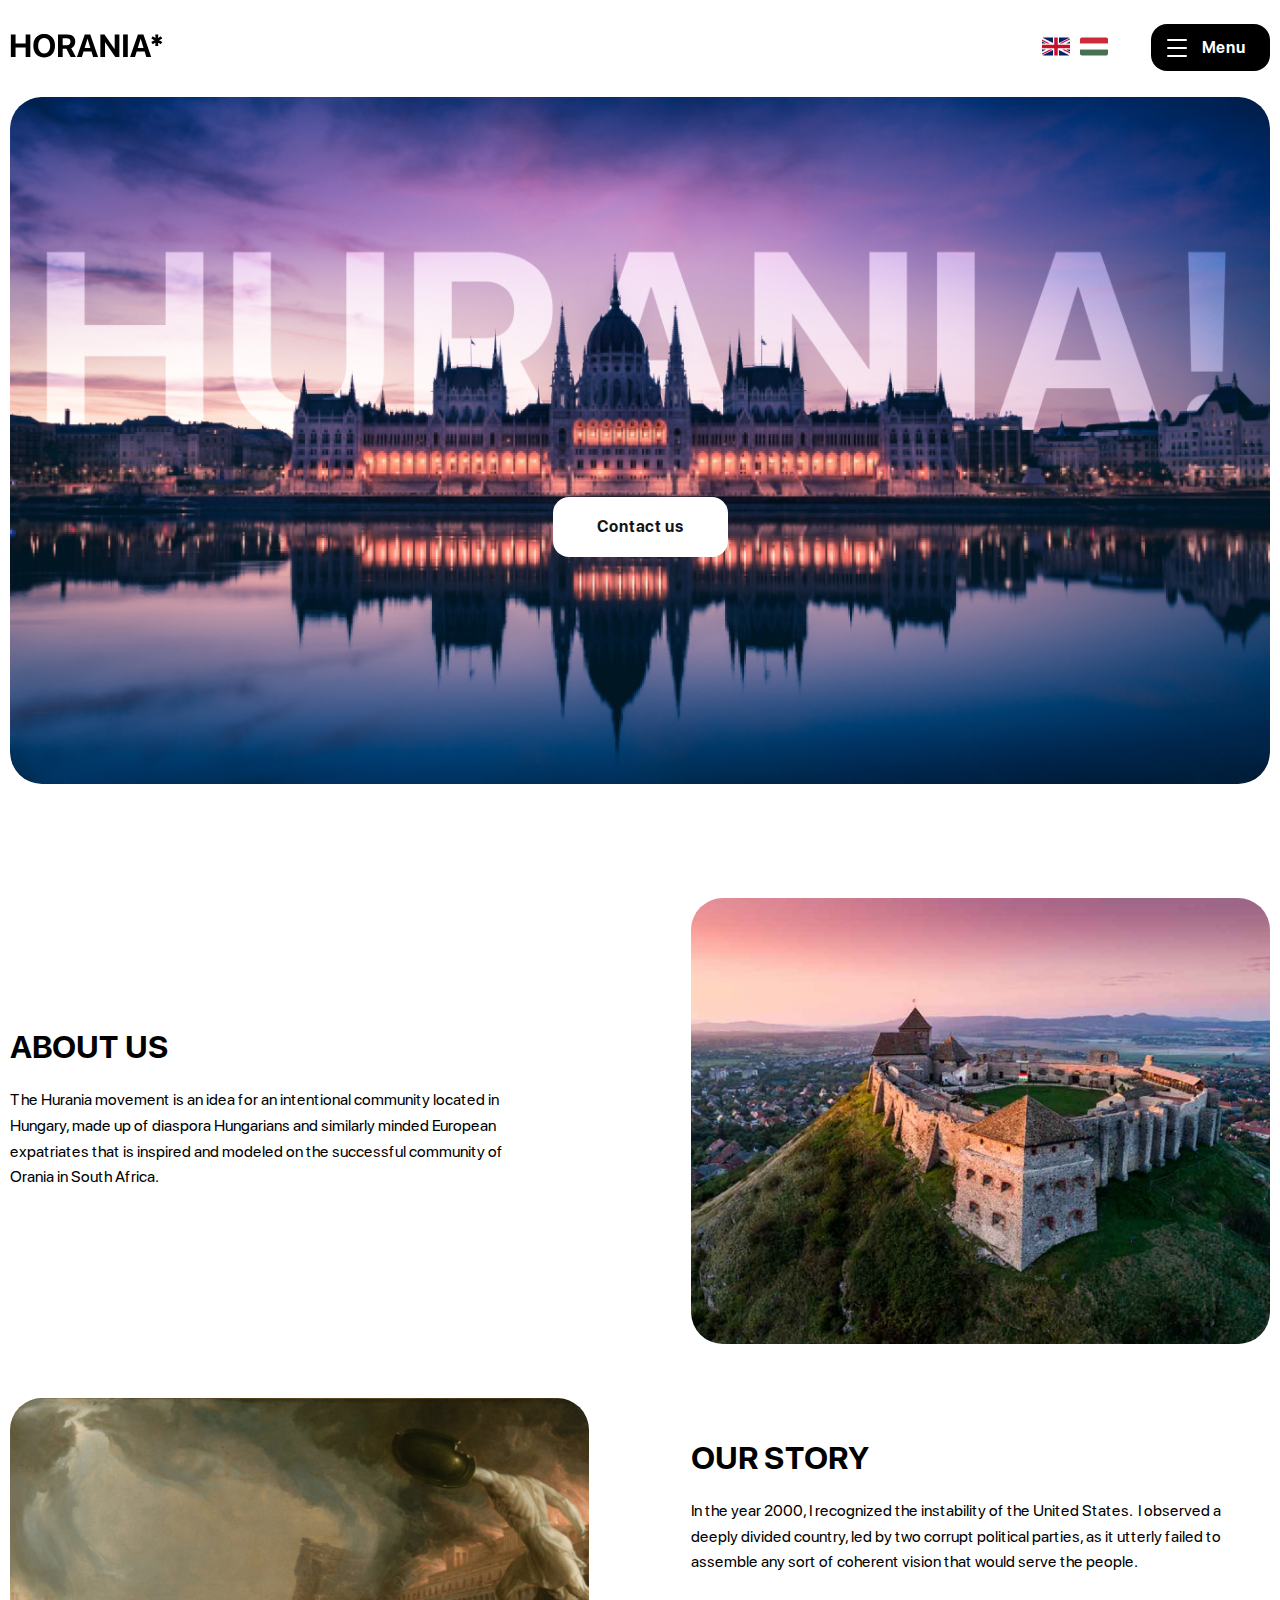
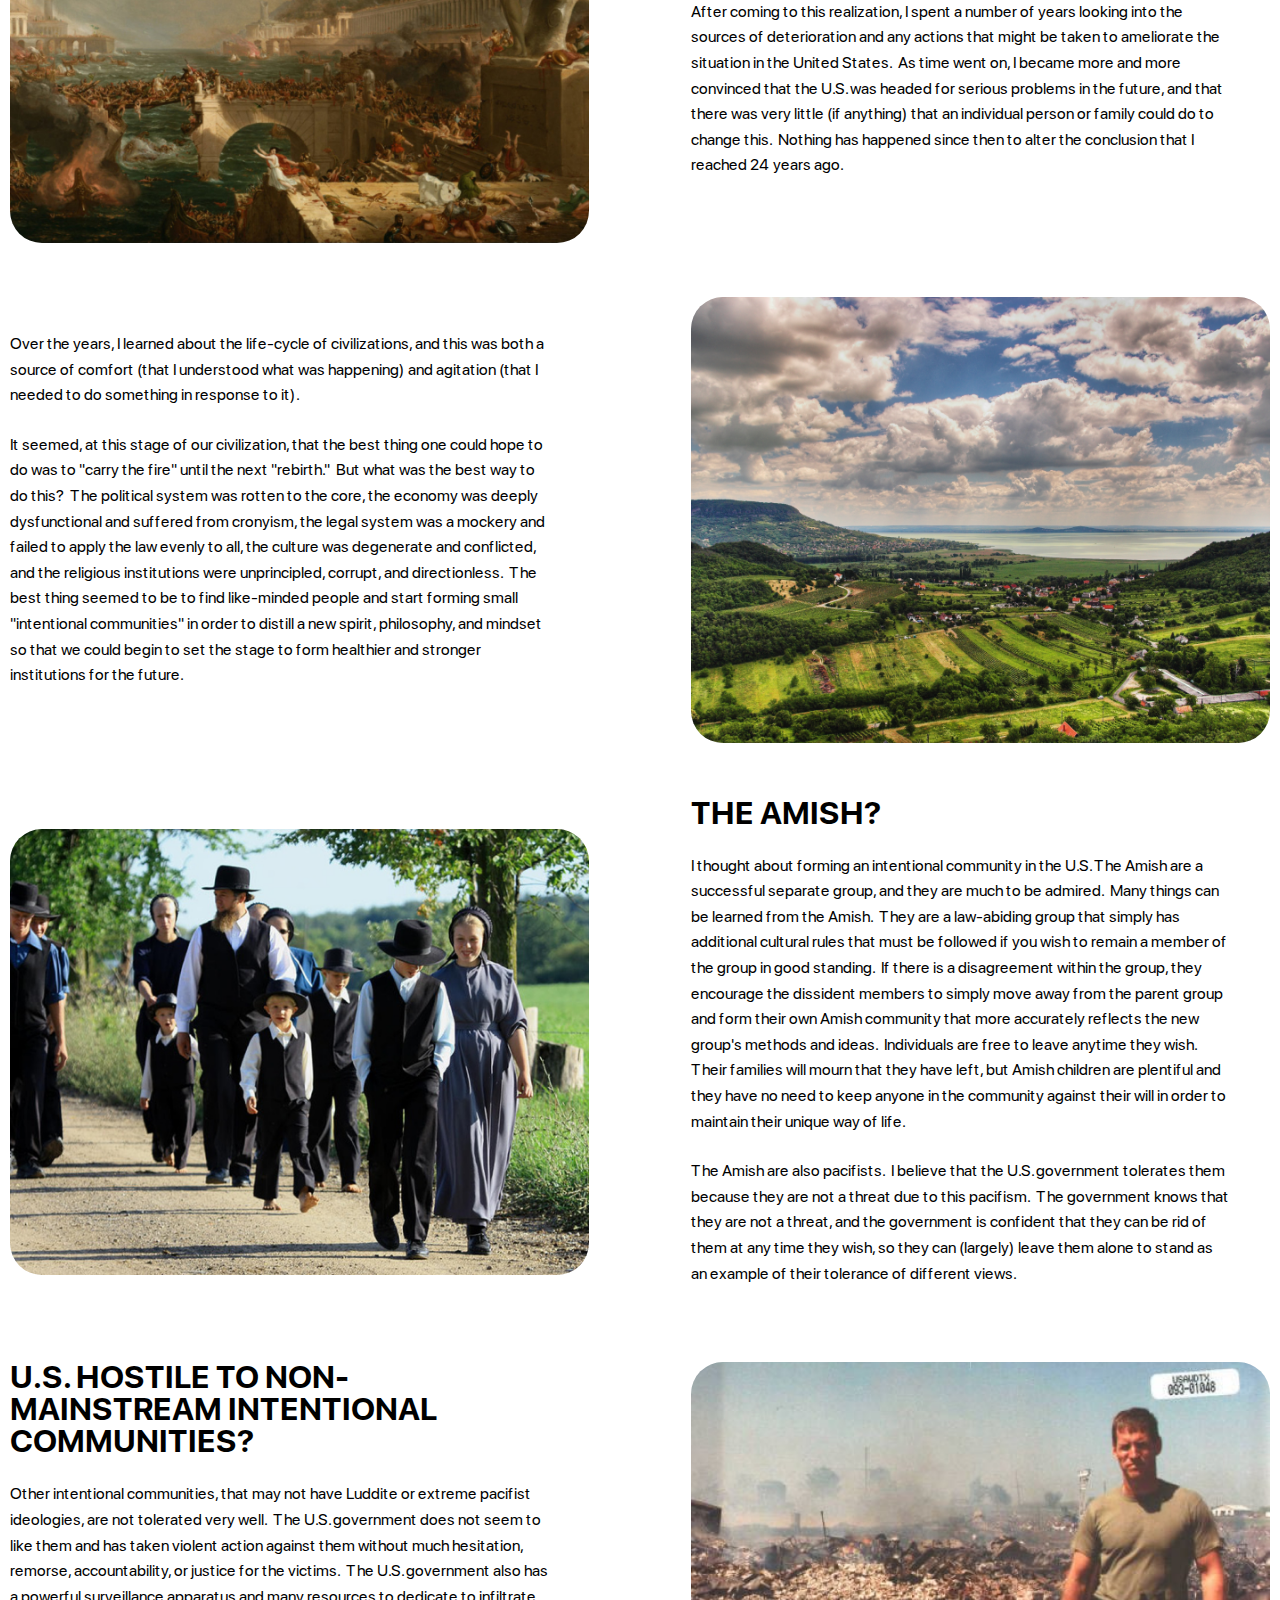
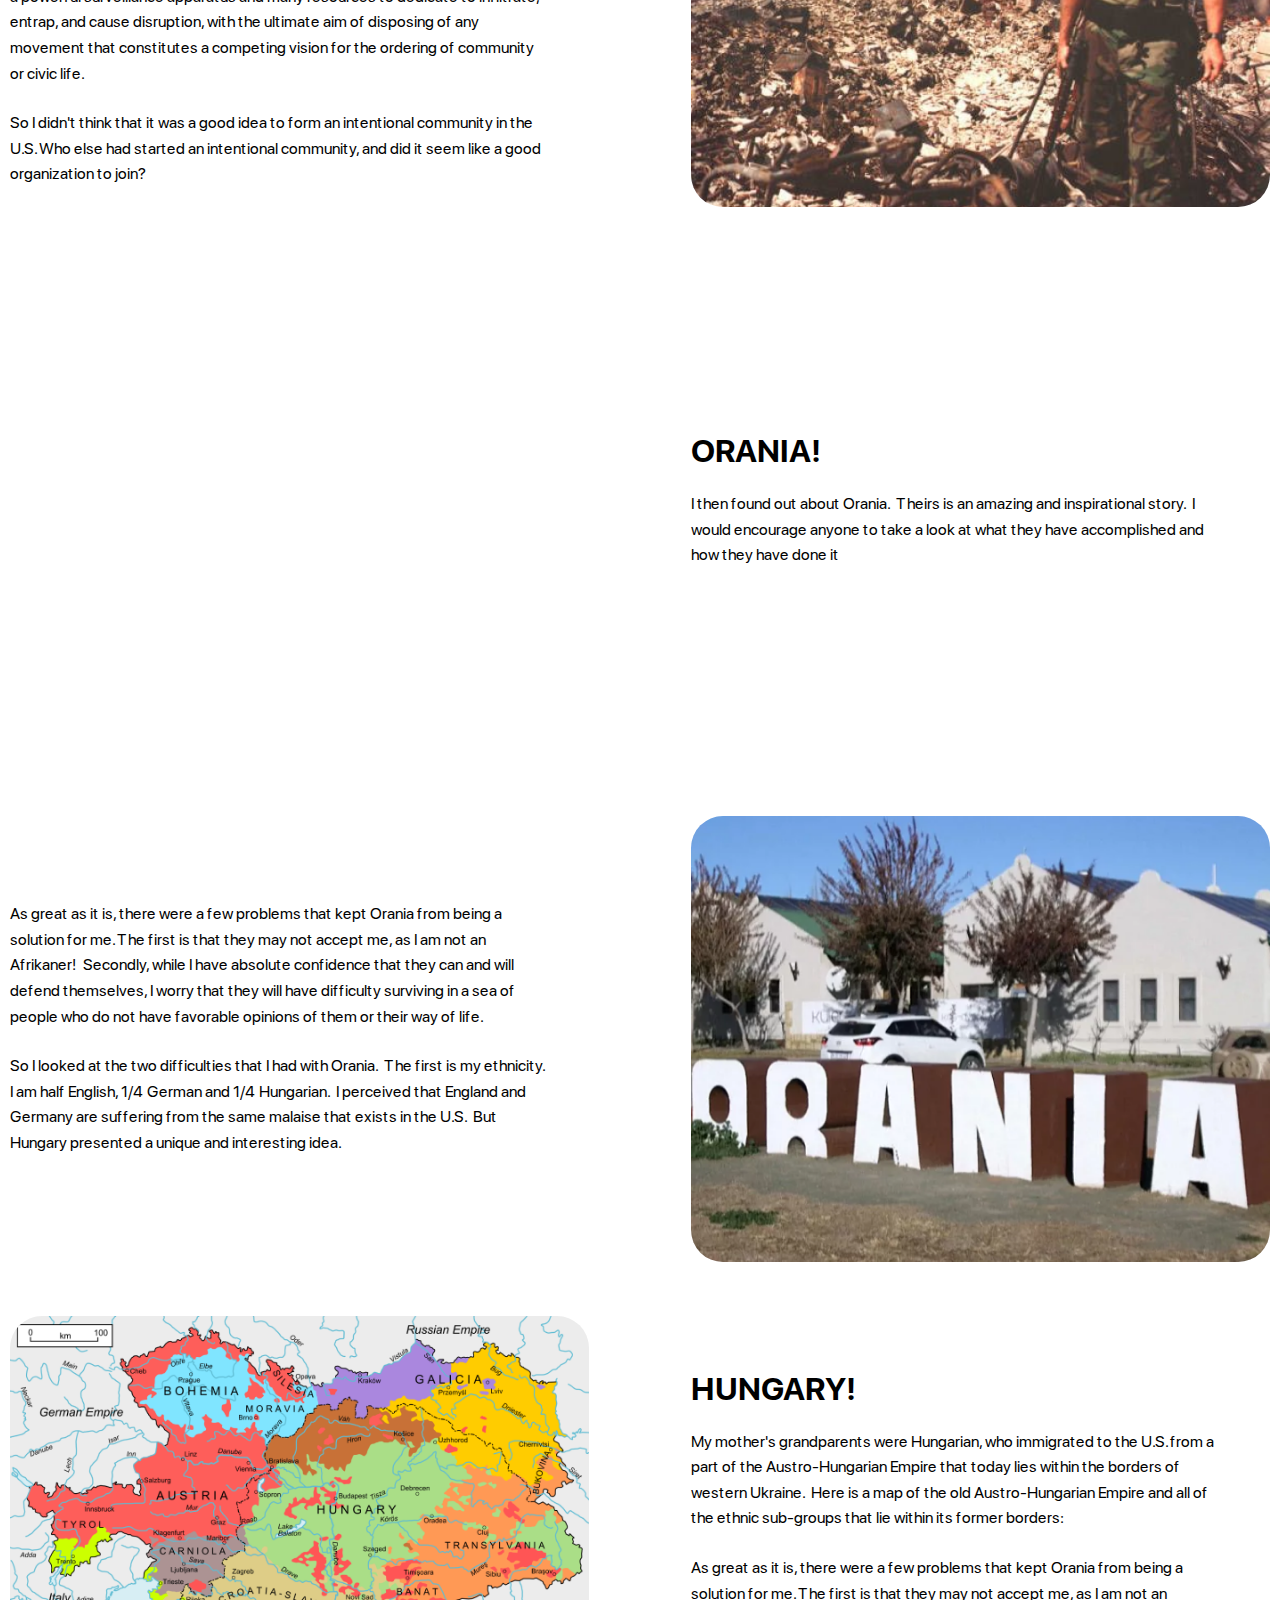
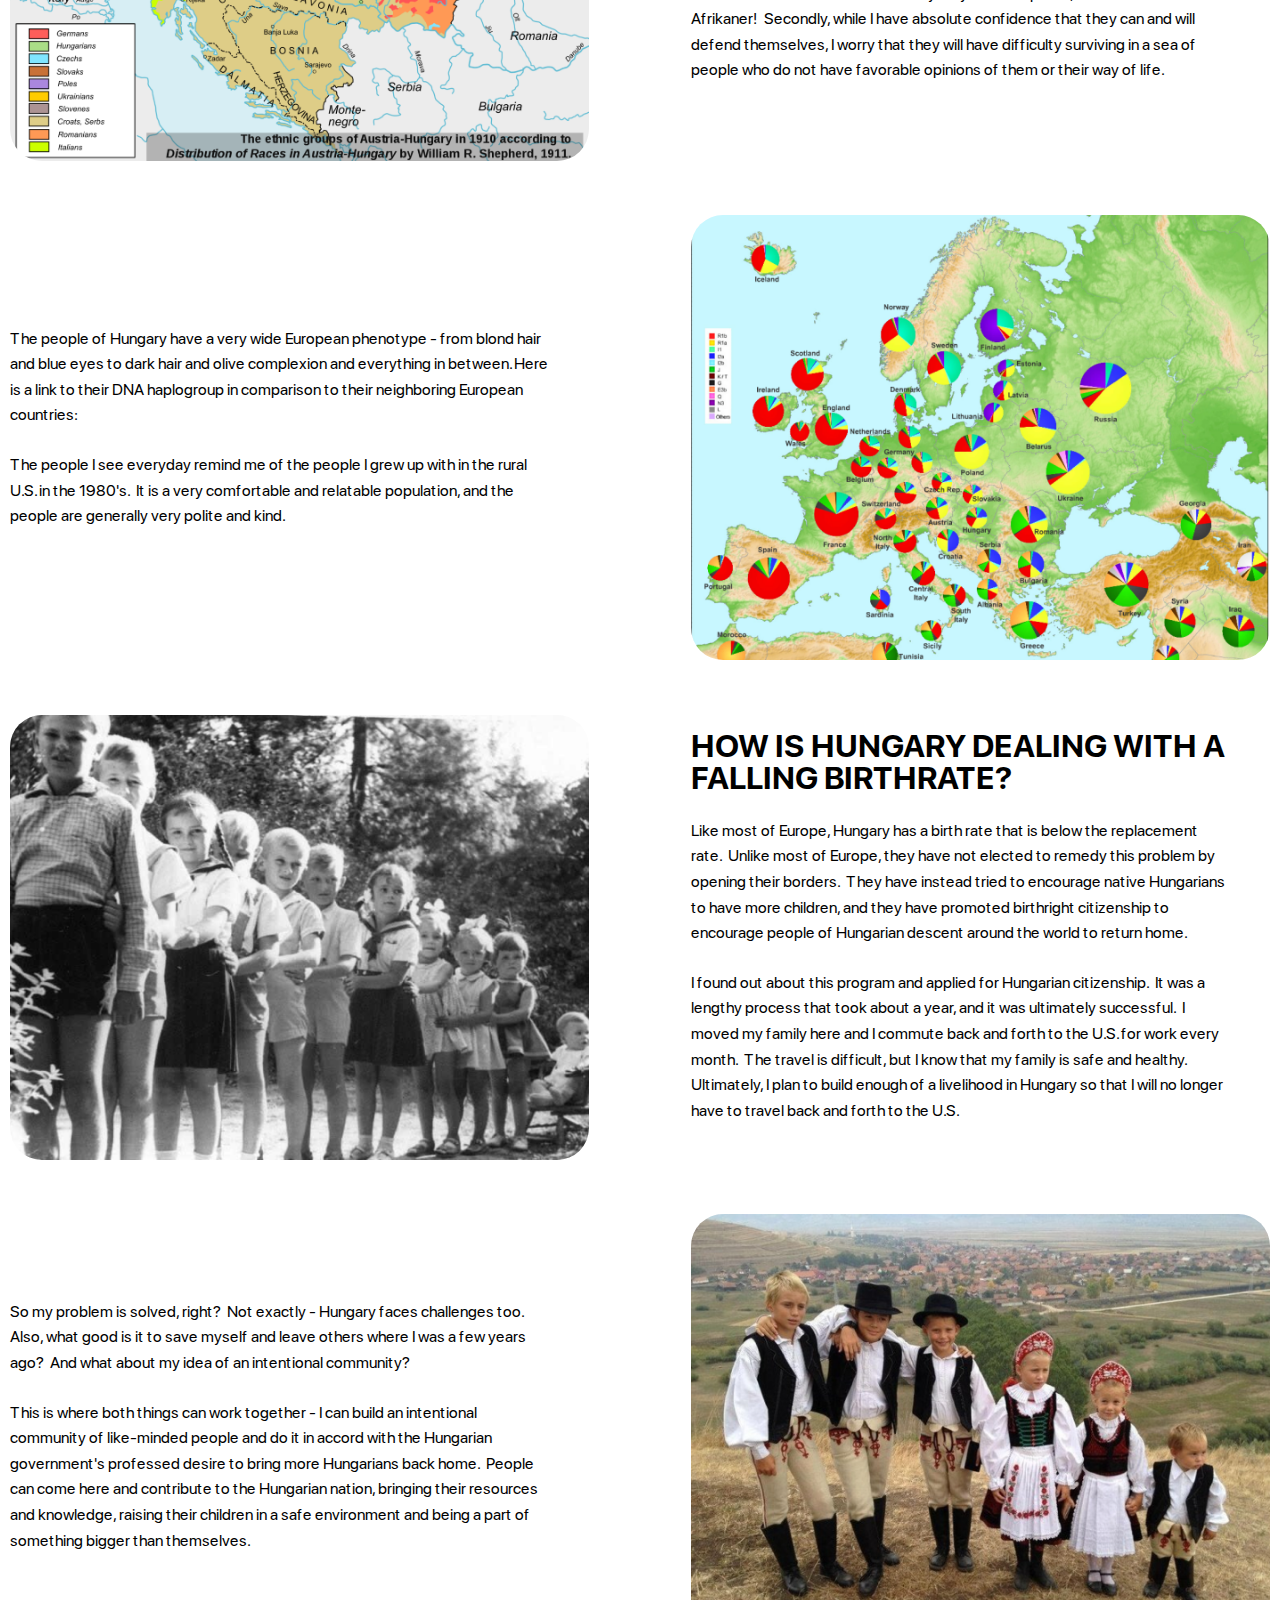
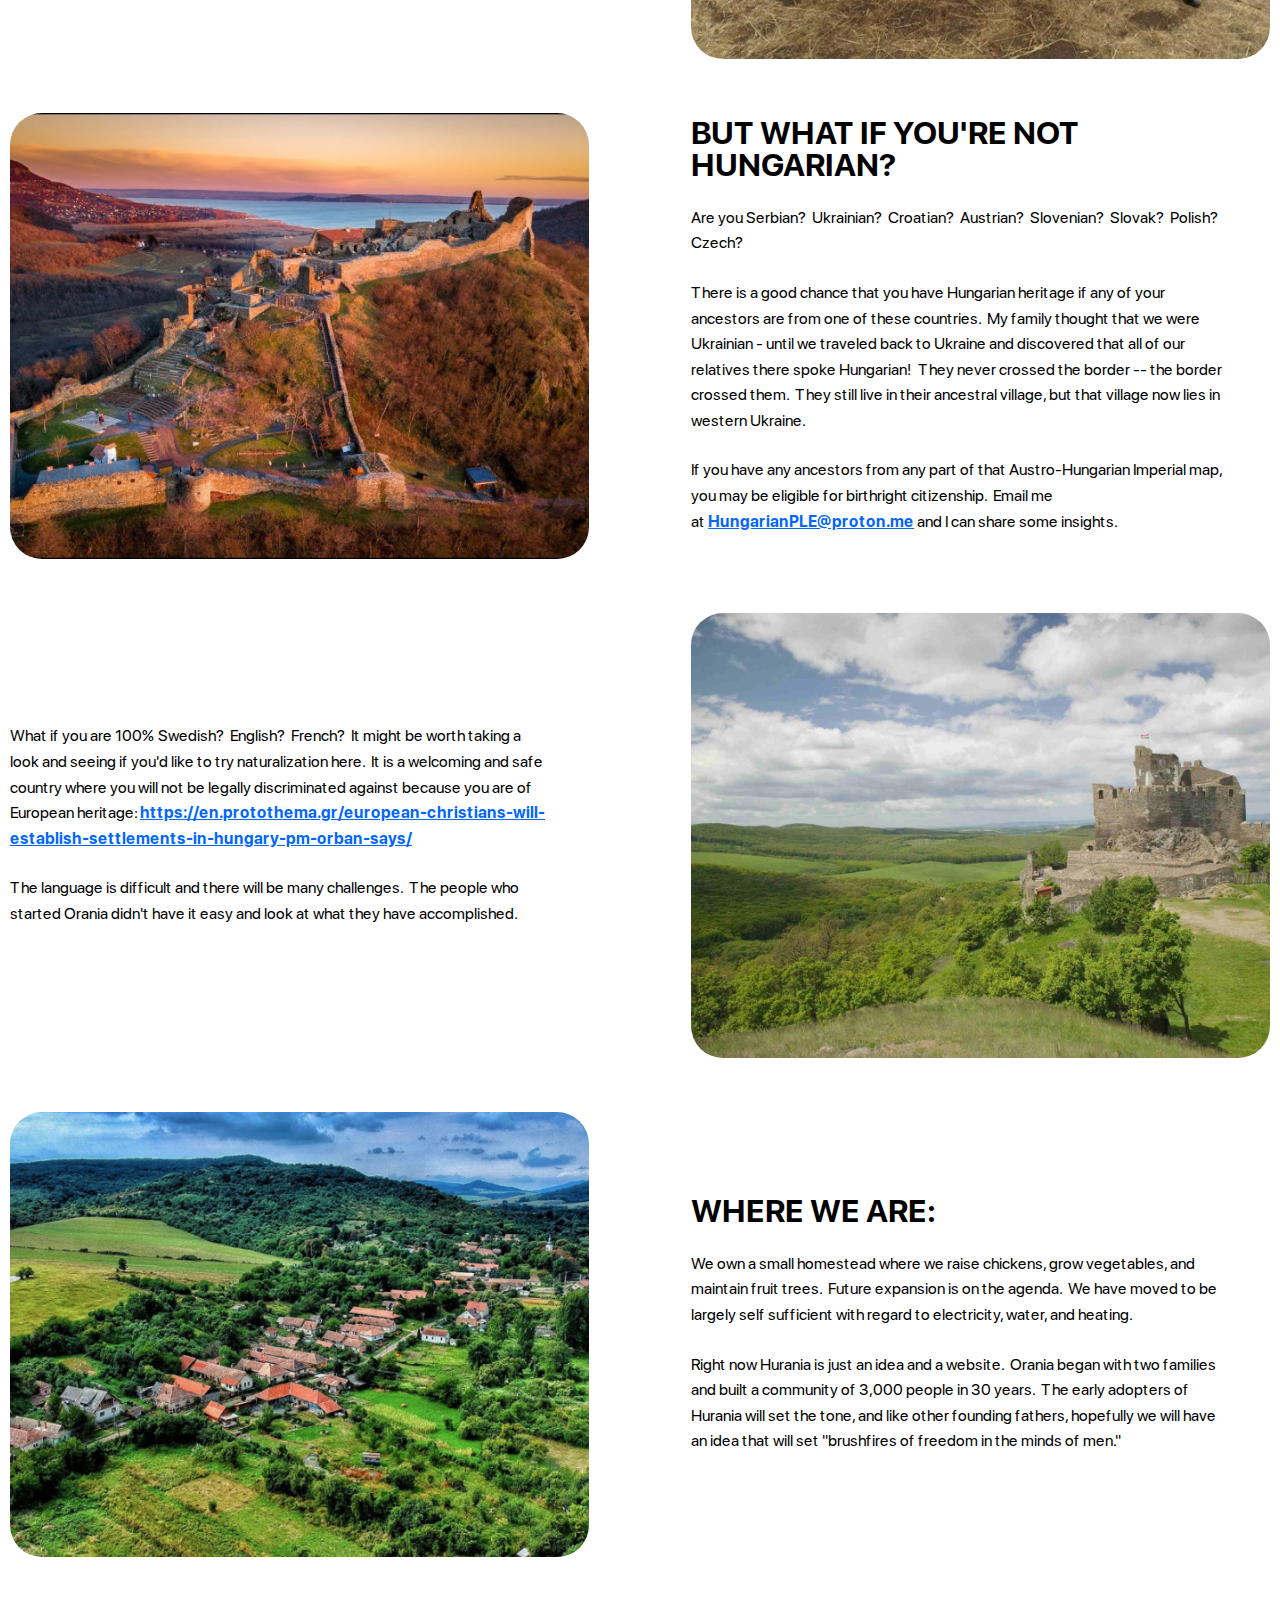
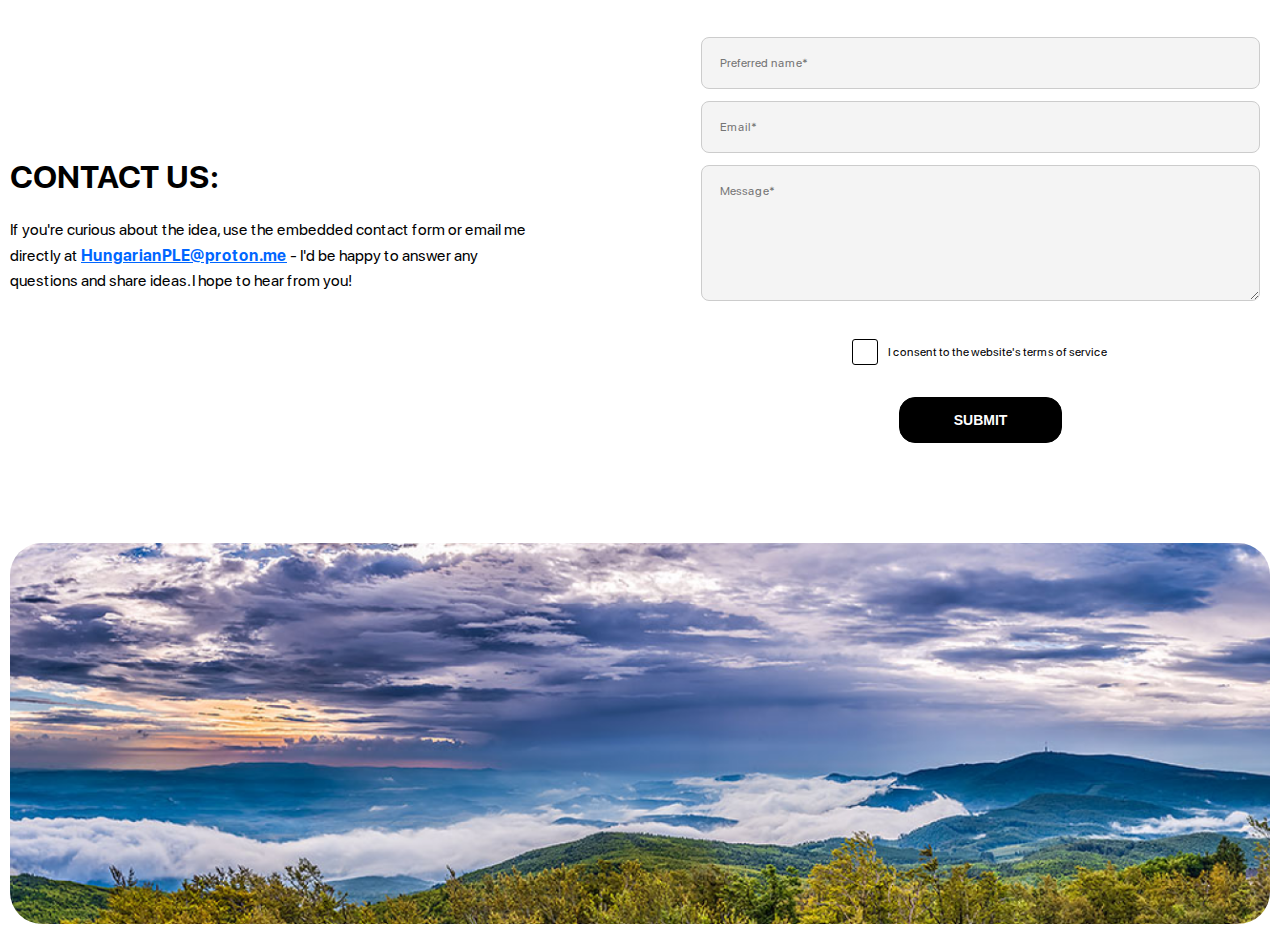
==== commit 4dd66e5c: "tyyy" ====
--- a/index.html
+++ b/index.html
@@ -40,17 +40,17 @@
                         <div class="header__right">
                             <div class="header__menu">
                                 <ul class="menu__list">
-                                    <li class="menu__link"><a href="">Home</a> </li>
-                                    <li class="menu__link"><a href="">About us</a></li> 
-                                    <li class="menu__link"><a href="">Our story</a></li> 
-                                    <li class="menu__link"><a href="">The amich?</a></li> 
-                                    <li class="menu__link"><a href="">U.S Hostile</a></li> 
-                                    <li class="menu__link"><a href="">Orania!</a></li> 
-                                    <li class="menu__link"><a href="">Hungary!</a></li>
-                                    <li class="menu__link"><a href="">How is Hungary dealing</a></li> 
-                                    <li class="menu__link"><a href="">But what if you're not Hungarian</a></li>  
-                                    <li class="menu__link"><a href="">Where we are</a> </li>
-                                    <li class="menu__link"><a href="">Contact us</a> </li>
+                                    <li><a data-goto=".page__section_1" class="menu__link" href="#">Home</a> </li>
+                                    <li><a data-goto=".page__section_2" class="menu__link" href="#">About us</a></li> 
+                                    <li><a data-goto=".page__section_3" class="menu__link" href="#">Our story</a></li> 
+                                    <li><a data-goto=".page__section_4" class="menu__link" href="#">The amich?</a></li> 
+                                    <li><a data-goto=".page__section_5" class="menu__link" href="#">U.S Hostile</a></li> 
+                                    <li><a data-goto=".page__section_6" class="menu__link" href="#">Orania!</a></li> 
+                                    <li><a data-goto=".page__section_7" class="menu__link" href="#">Hungary!</a></li>
+                                    <li><a data-goto=".page__section_8" class="menu__link" href="#">How is Hungary dealing</a></li> 
+                                    <li><a data-goto=".page__section_9" class="menu__link" href="#">But what if you're not Hungarian</a></li>  
+                                    <li><a data-goto=".page__section_10" class="menu__link" href="#">Where we are</a> </li>
+                                    <li><a data-goto=".page__section_11" class="menu__link" href="#">Contact us</a> </li>
                                 </ul>
                             </div>
                         </div>
@@ -67,7 +67,7 @@
         <!--------- Page ------------>
         <main class="page">
             <div class="wrarper">
-            <section class="section__hero">
+            <section class="section__hero page__section_1">
                 <div class="hero__container">
                     <div class="hero__body">
                         <figure>
@@ -76,7 +76,7 @@
                             </div>
                         </figure>
                         <div class="hero__button">
-                            <a href="">Contact us</a>
+                            <a data-goto=".page__section_11" class="menu__link" href="">Contact us</a>
                         </div>
                     </div>
                 </div>
@@ -84,7 +84,7 @@
 
             <!------------ Content ------------------>
             <div class="content__block-wrapper">
-                <section class="content__block">
+                <section class="content__block page__section_2">
                     <div class="content__container">
                         <div class="content__body">
                             <div class="content__text">
@@ -100,7 +100,7 @@
                         </div>
                     </div>
                 </section>    
-                <section class="content__block">
+                <section class="content__block page__section_3">
                     <div class="content__container">
                         <div class="content__body content__body_reverse">
                             <div class="content__img coll__grid" >
@@ -150,7 +150,7 @@
                         </div>
                     </div>
                 </section>  
-                <section class="content__block">
+                <section class="content__block page__section_4">
                     <div class="content__container">
                         <div class="content__body content__body_reverse">
                             <div class="content__img coll__grid" >
@@ -181,7 +181,7 @@
                         </div>
                     </div>
                 </section>   
-                <section class="content__block">
+                <section class="content__block page__section_5">
                     <div class="content__container">
                         <div class="content__body">
                             <div class="content__text coll__grid" >
@@ -207,7 +207,7 @@
                         </div>
                     </div>
                 </section> 
-                <section class="content__block">
+                <section class="content__block page__section_6">
                     <div class="content__container">
                         <div class="content__body content__body_reverse">
                             <div class="content__img">
@@ -248,7 +248,7 @@
                         </div>
                     </div>
                 </section> 
-                <section class="content__block">
+                <section class="content__block page__section_7">
                     <div class="content__container">
                         <div class="content__body content__body_reverse">
                             <div class="content__img">
@@ -273,7 +273,7 @@
                         </div>
                     </div>
                 </section>  
-                <section class="content__block">
+                <section class="content__block page__section_10">
                     <div class="content__container">
                         <div class="content__body">
                             <div class="content__text">
@@ -294,7 +294,7 @@
                         </div>
                     </div>
                 </section>  
-                <section class="content__block">
+                <section class="content__block page__section_8">
                     <div class="content__container">
                         <div class="content__body content__body_reverse">
                             <div class="content__img">
@@ -343,7 +343,7 @@
                         </div>
                     </div>
                 </section>  
-                <section class="content__block">
+                <section class="content__block page__section_9">
                     <div class="content__container">
                         <div class="content__body content__body_reverse">
                             <div class="content__img">
@@ -391,7 +391,7 @@
                         </div>
                     </div>
                 </section>  
-                <section class="content__block">
+                <section class="content__block page__section_10">
                     <div class="content__container">
                         <div class="content__body content__body_reverse">
                             <div class="content__img">
@@ -414,7 +414,7 @@
                         </div>
                     </div>
                 </section>  
-                <section class="content__block">
+                <section class="content__block page__section_11">
                     <div class="content__container">
                         <div class="content__body">
                             <div class="content__text">
--- a/assets/css/main-style.css
+++ b/assets/css/main-style.css
@@ -75,8 +75,10 @@
   margin-top: 97px;
 }
 .section__hero .hero__body .media-container {
+  max-height: 720px;
+}
+.section__hero .hero__body .media-container img {
   border-radius: 32px;
-  max-height: 720px;
 }
 .section__hero .hero__body .hero__button {
   display: flex;
@@ -140,7 +142,7 @@
   display: flex;
   flex-direction: column;
   background: #FFFFFF;
-  padding: 34px 24px;
+  padding: 25px 10px;
   border-radius: 12px;
   max-width: 100%;
 }
@@ -258,4 +260,24 @@
   .content__body_reverse .content__img {
     order: 2;
   }
+}
+@media screen and (max-width: 539.98px) {
+  .content__body .content__img iframe {
+    height: 300px;
+    border-radius: 24px;
+  }
+  .content__body .content__img img {
+    border-radius: 24px;
+  }
+  .media-container img {
+    border-radius: 24px;
+  }
+  .section__hero .hero__body .hero__button a {
+    font-size: 14px;
+    padding: 14px 30px;
+  }
+  .footer .footer__body img {
+    height: 300px;
+    border-radius: 24px;
+  }
 }/*# sourceMappingURL=main-style.css.map */--- a/assets/css/header-style.css
+++ b/assets/css/header-style.css
@@ -106,7 +106,6 @@
   position: absolute;
   display: flex;
   flex-direction: column;
-  align-items: center;
   top: 95px;
   right: 0;
   background: #000;
@@ -133,8 +132,12 @@
 .header__menu .menu__list {
   display: flex;
   align-items: flex-start;
-  flex-wrap: wrap;
+  flex-direction: column;
   overflow: hidden;
+}
+
+.header__menu .menu__list li:not(:last-child) {
+  margin-bottom: 20px;
 }
 
 .header__menu .menu__list .menu__link {
@@ -143,13 +146,6 @@
   margin-bottom: 5px;
   position: relative;
   width: 100%;
-}
-
-.header__menu .menu__list .menu__link:not(:last-child) {
-  margin-bottom: 20px;
-}
-
-.header__menu .menu__list .menu__link a {
   color: #fff;
   font-size: 16px;
   line-height: 130%;
@@ -158,7 +154,7 @@
   justify-content: flex-start;
   font-weight: 700;
 }
-.header__menu .menu__list .menu__link a:hover {
+.header__menu .menu__list .menu__link:hover {
   color: #c2c2c2;
 }
 
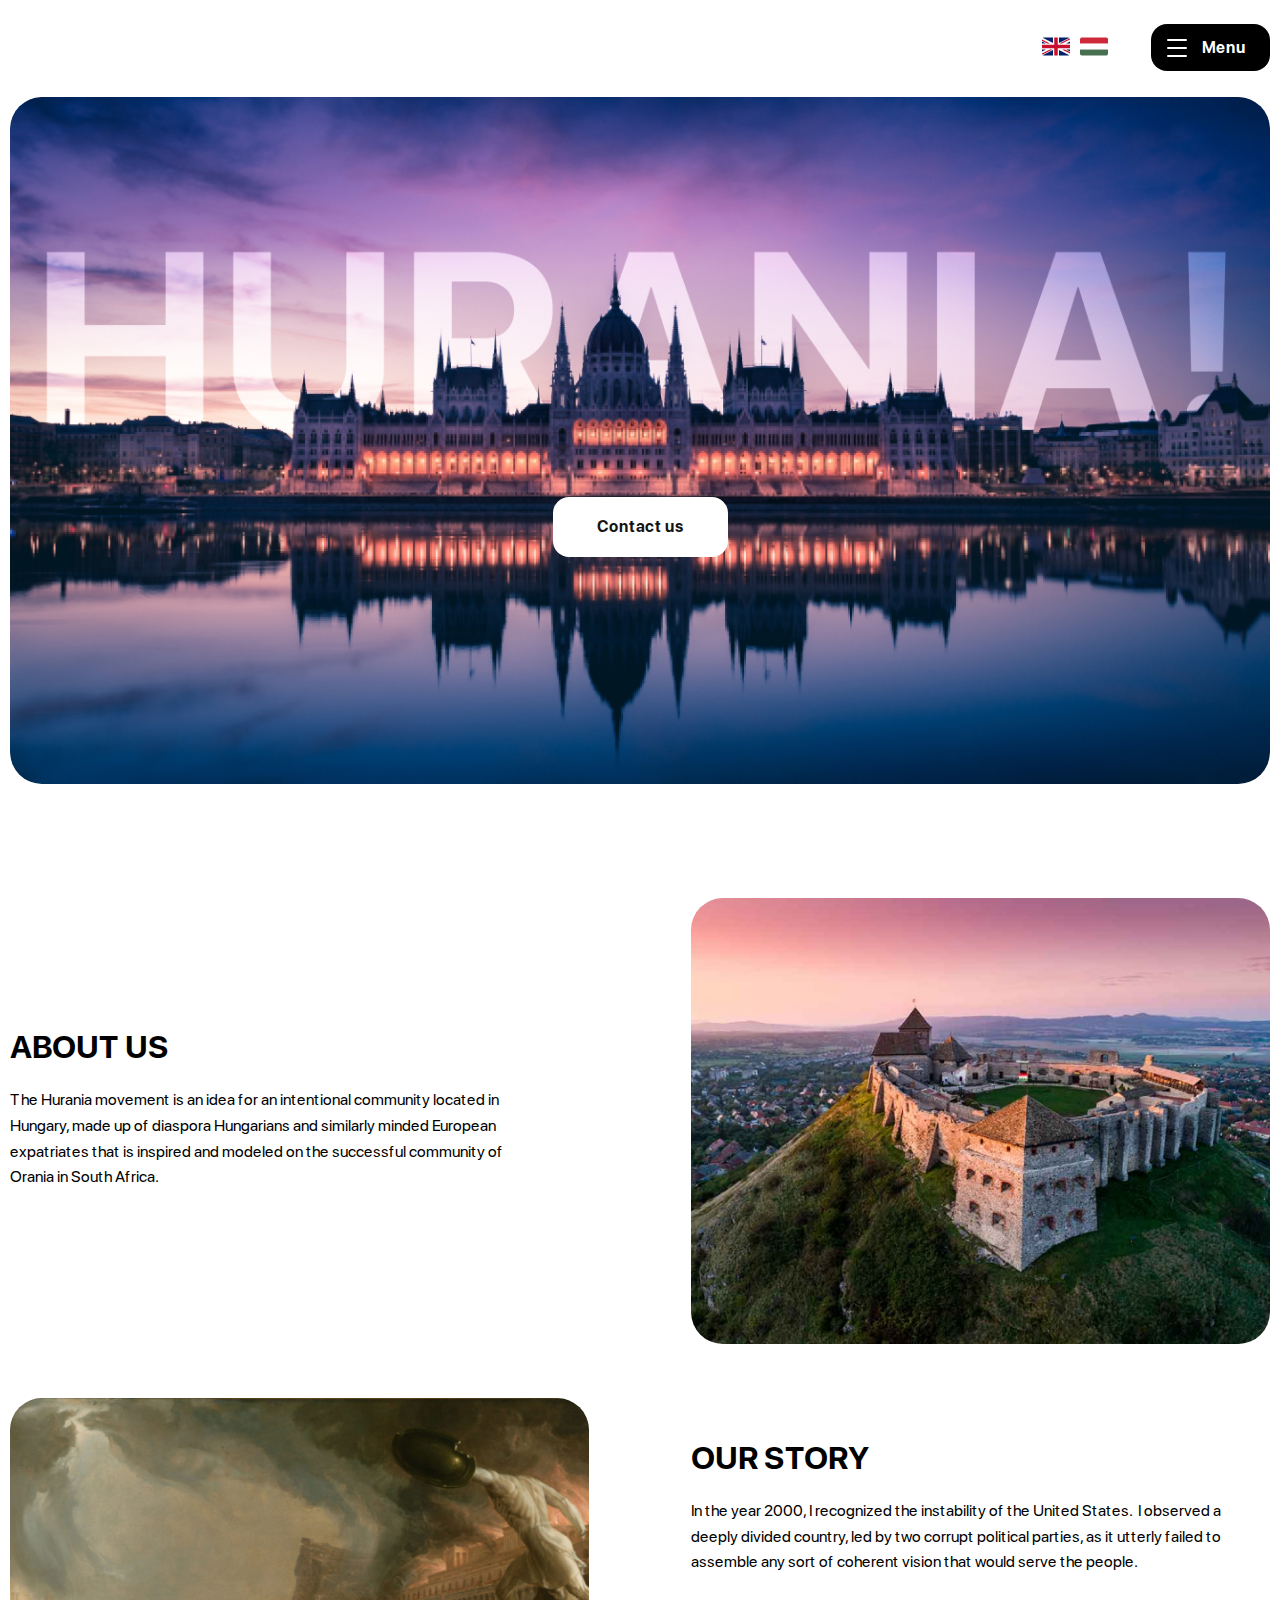
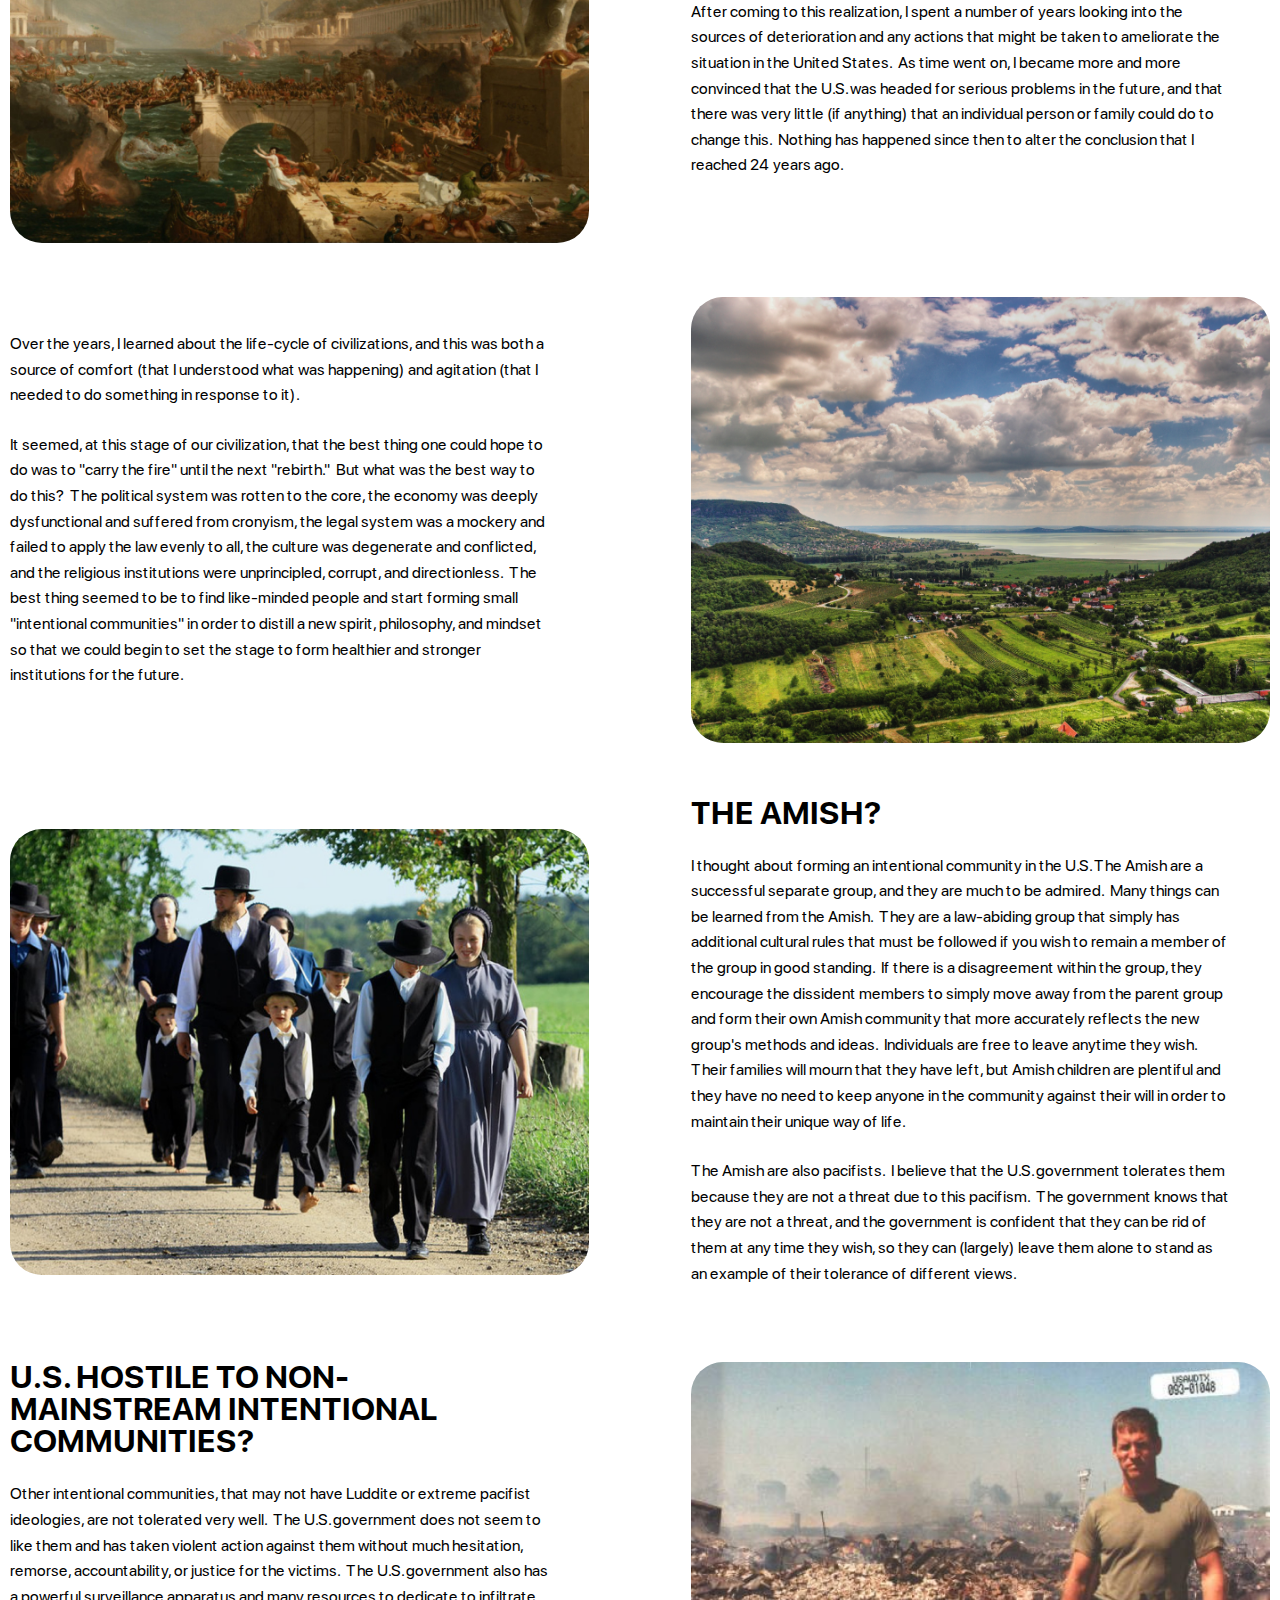
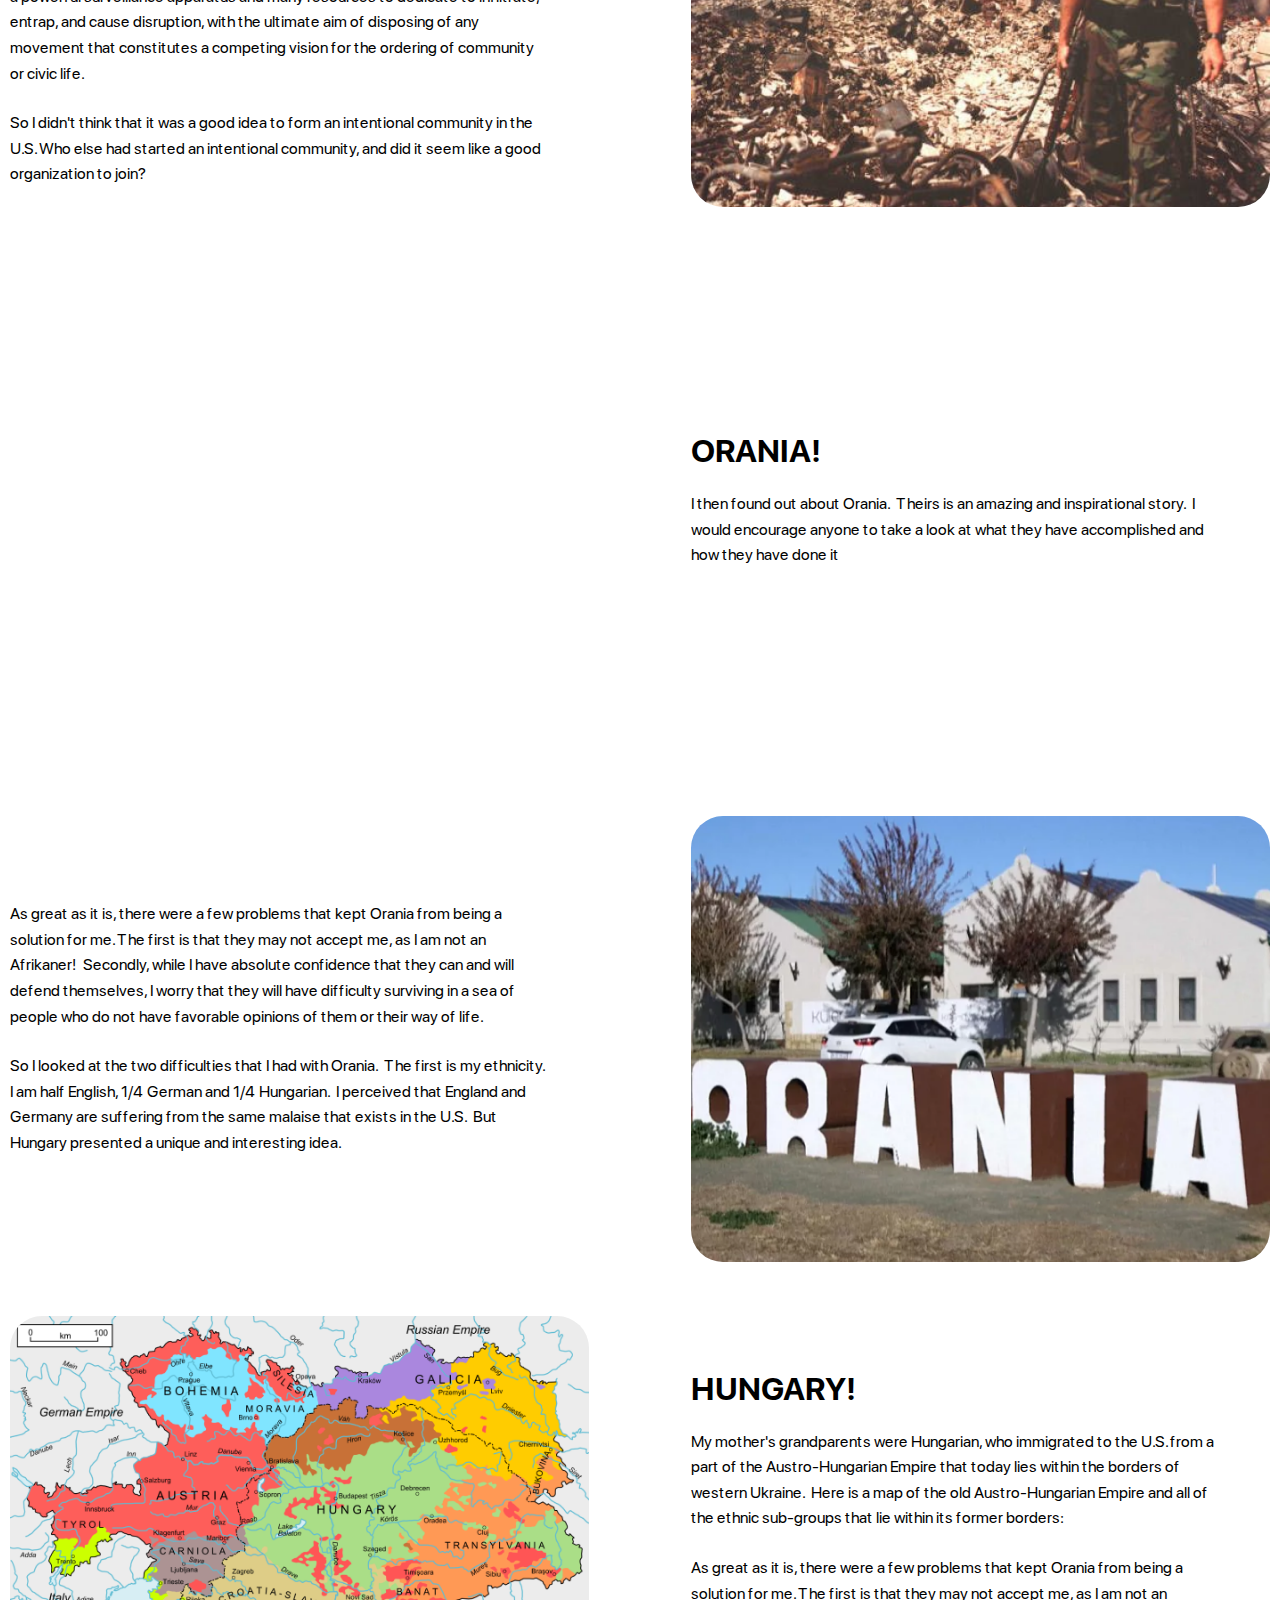
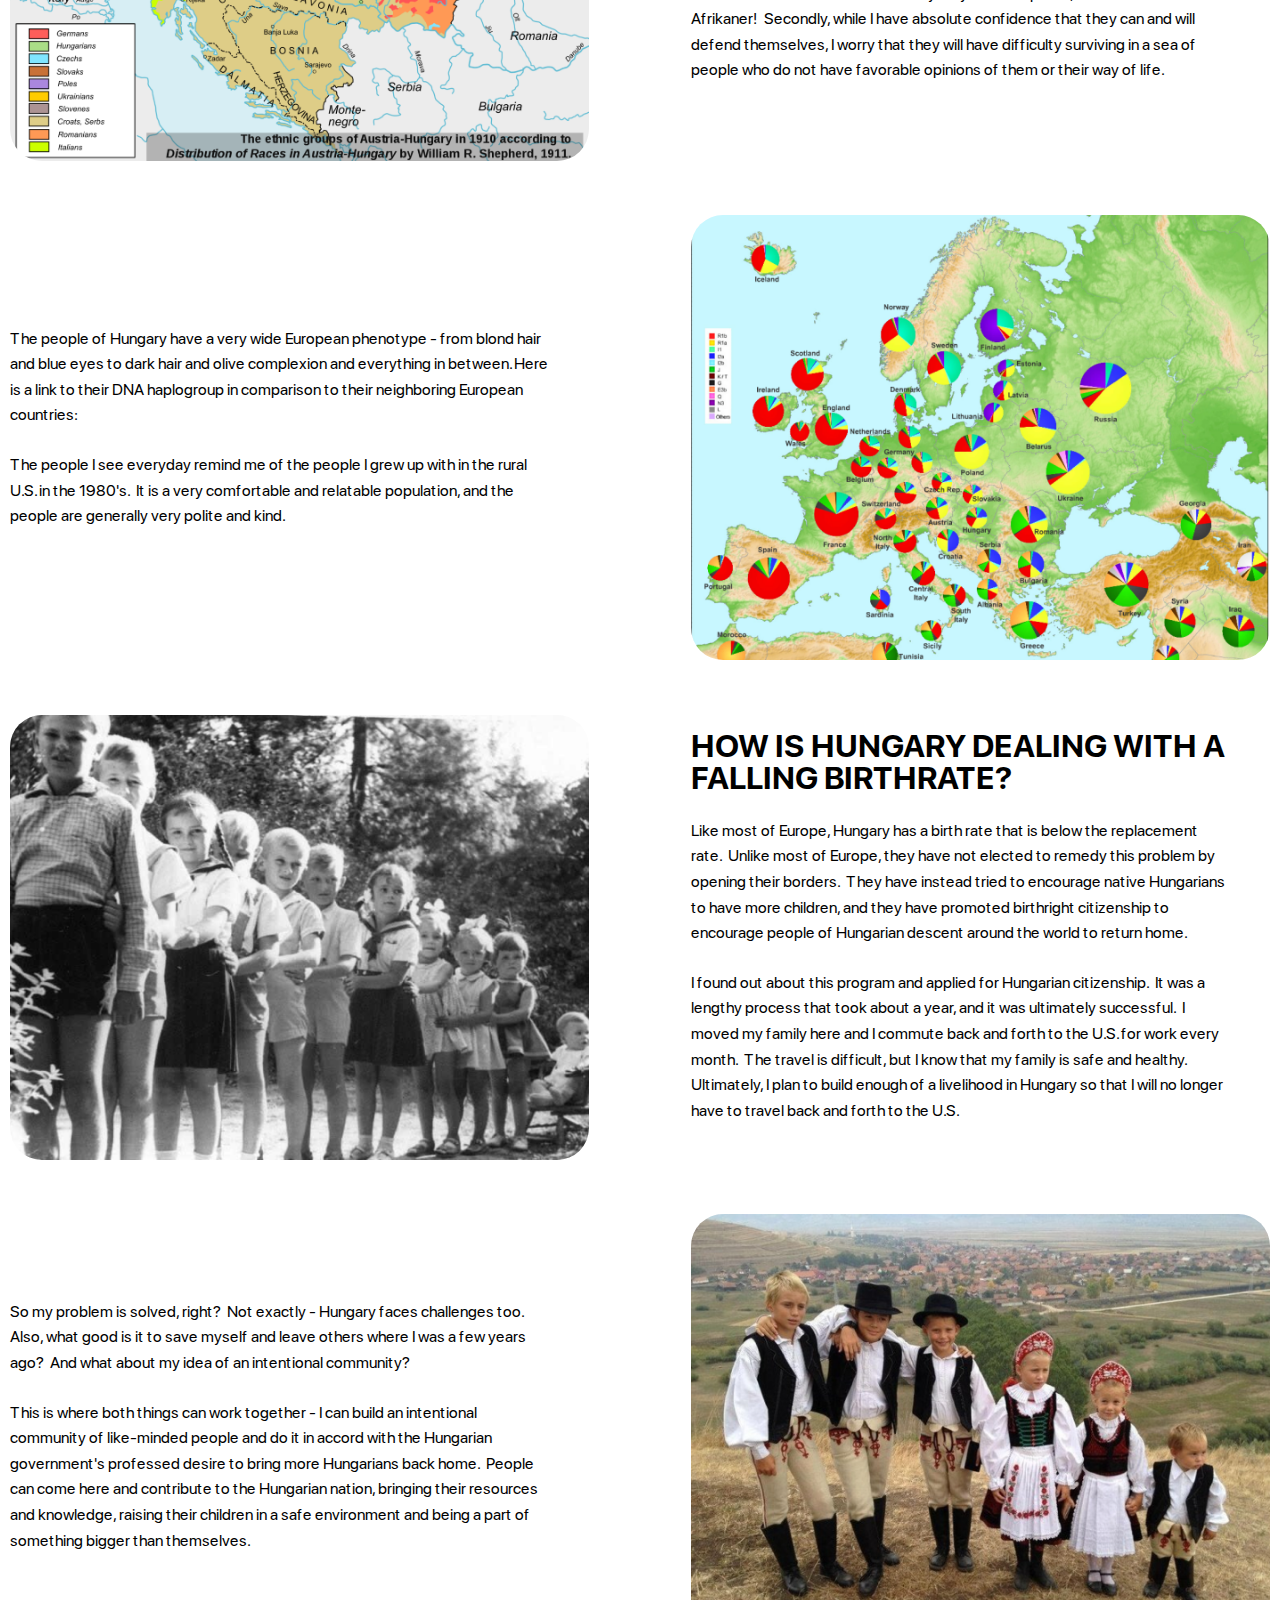
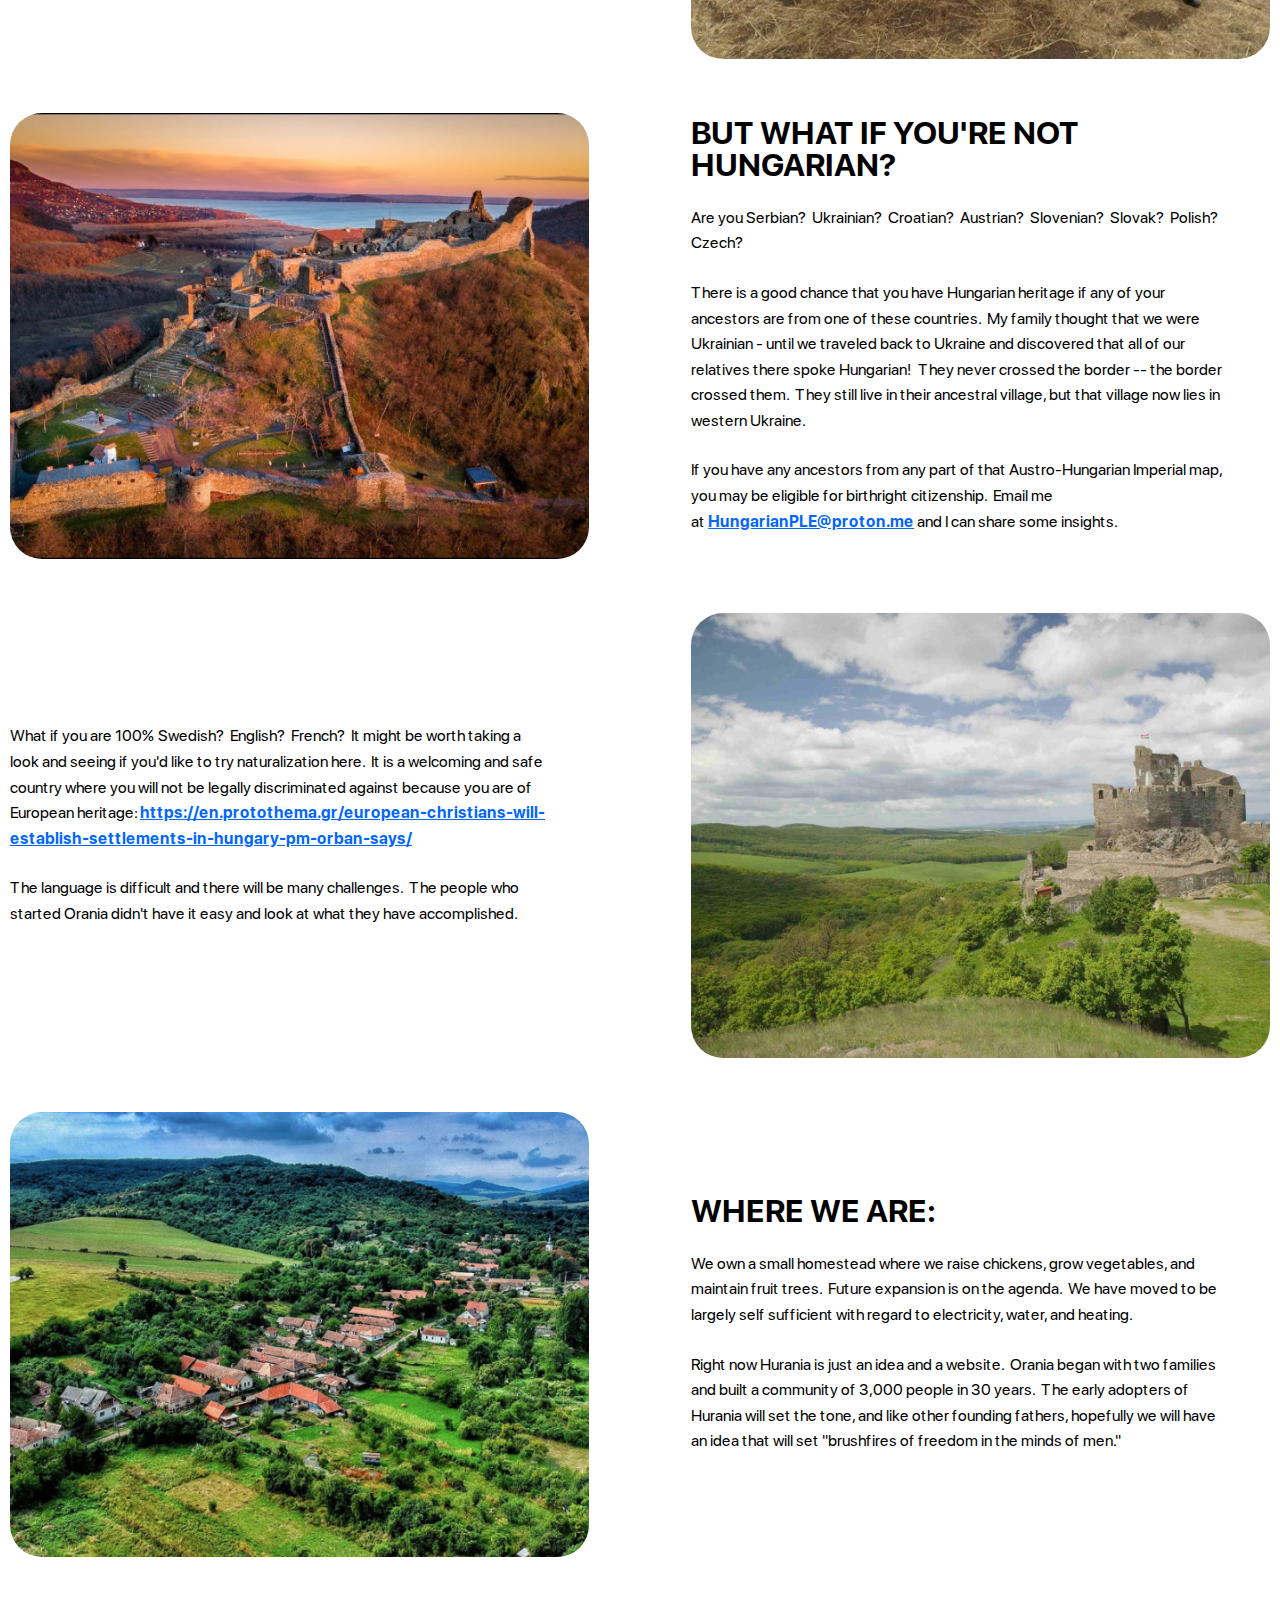
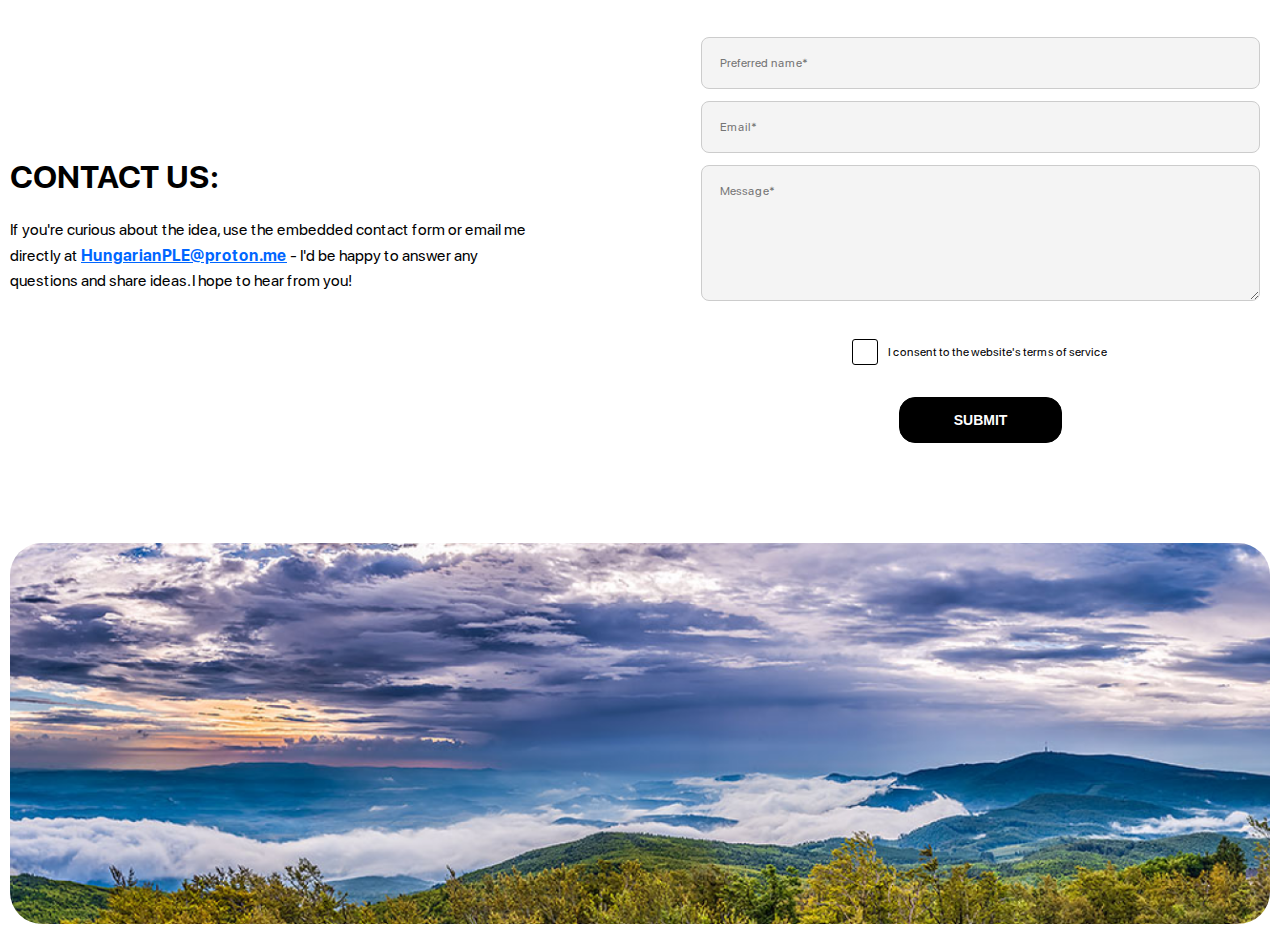
==== commit f898255f: "aas" ====
--- a/index.html
+++ b/index.html
@@ -23,7 +23,7 @@
             <div class="header__container">
                 <div class="header__body">
                     <div class="header__logo">
-                        <a href="index.html" class="header__logo-link"><img src="assets/img/logo.svg" alt="Logo"></a>
+                        <!-- <a href="index.html" class="header__logo-link"><img src="assets/img/logo.svg" alt="Logo"></a> -->
                     </div>
 
                     <div class="right__block">
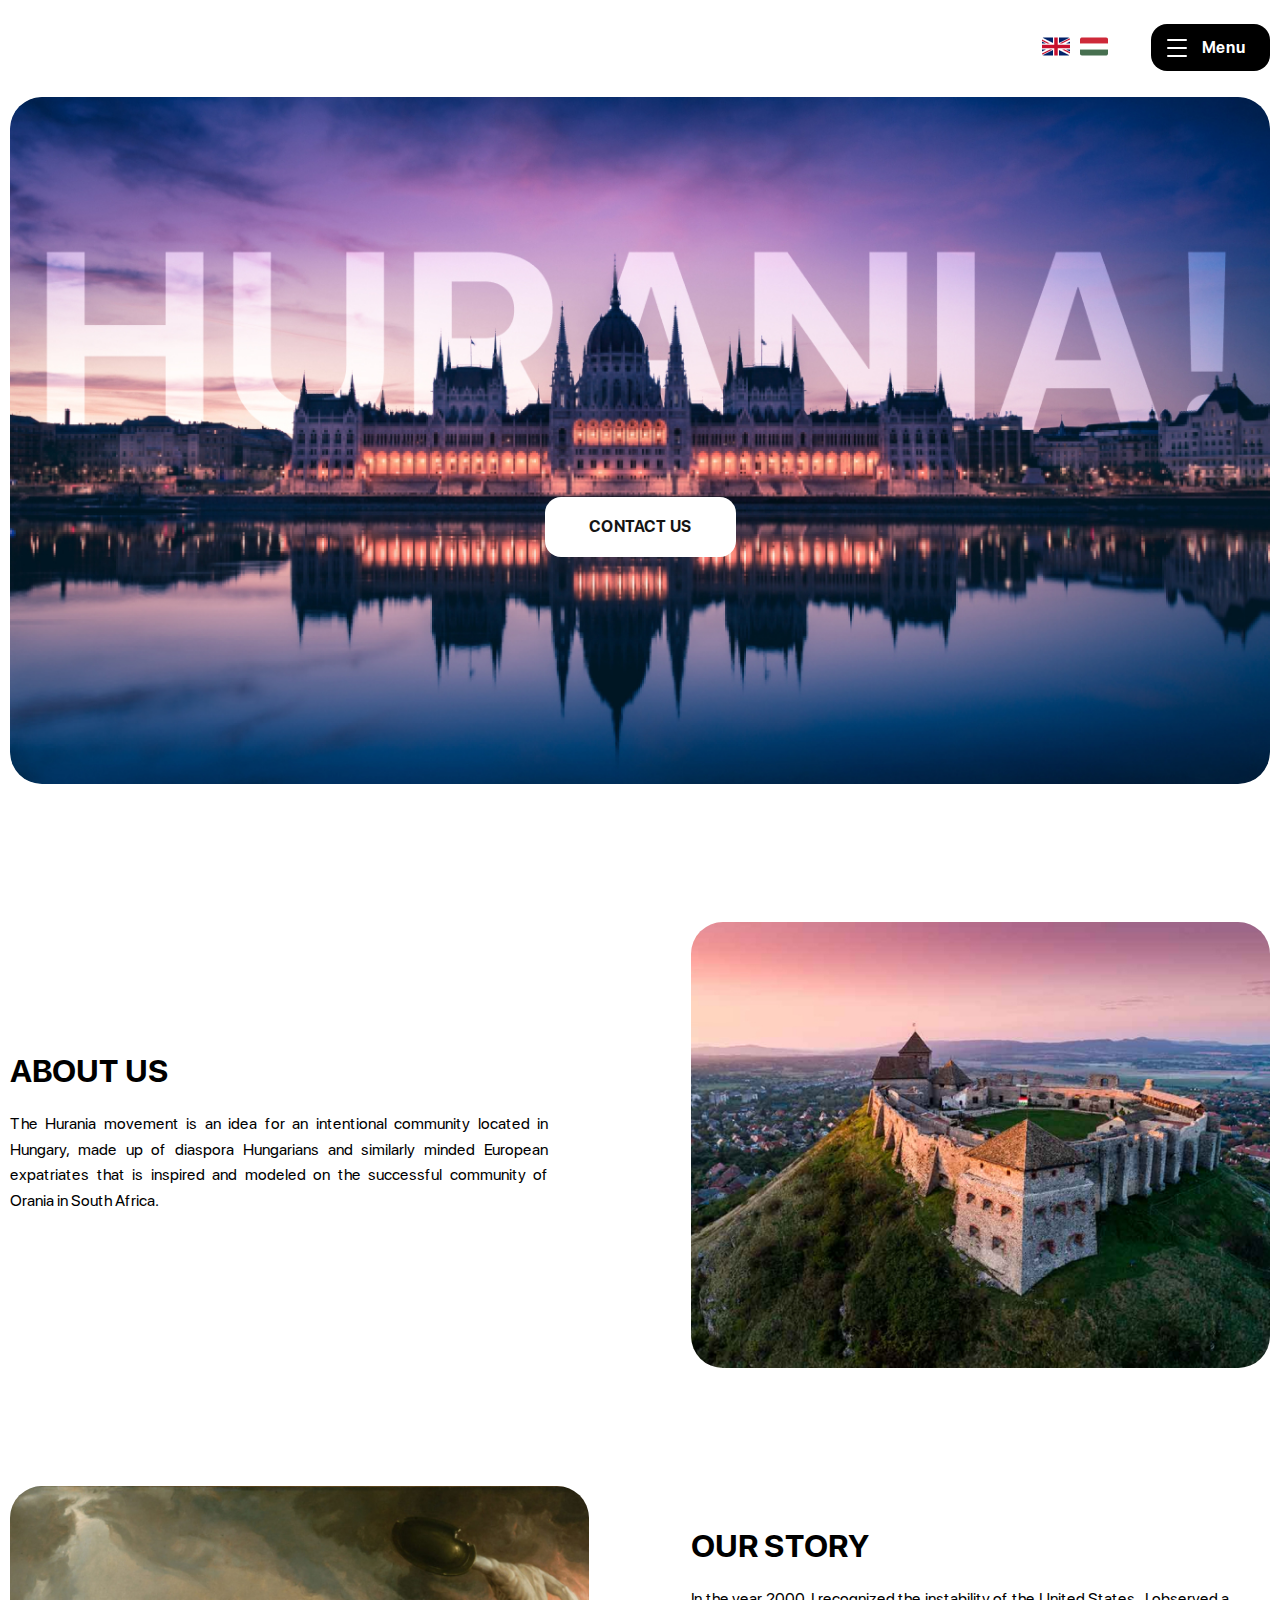
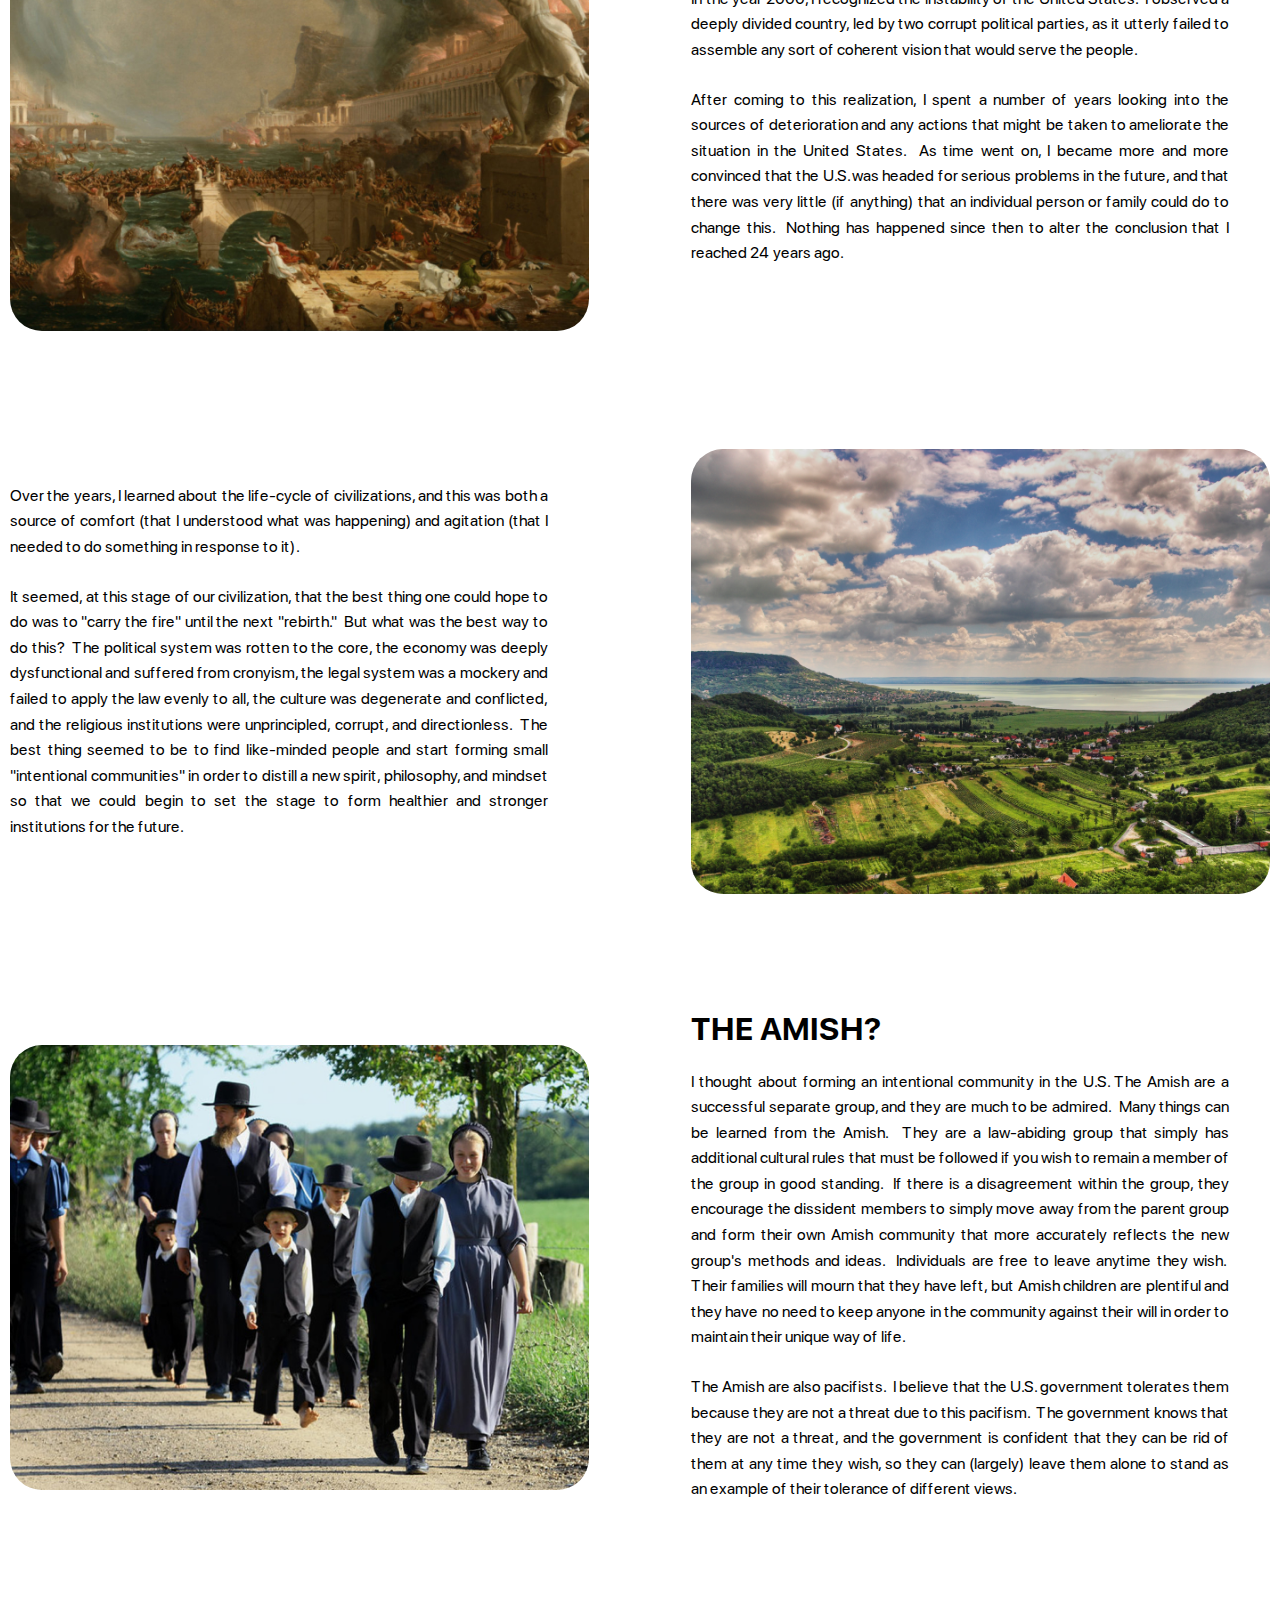
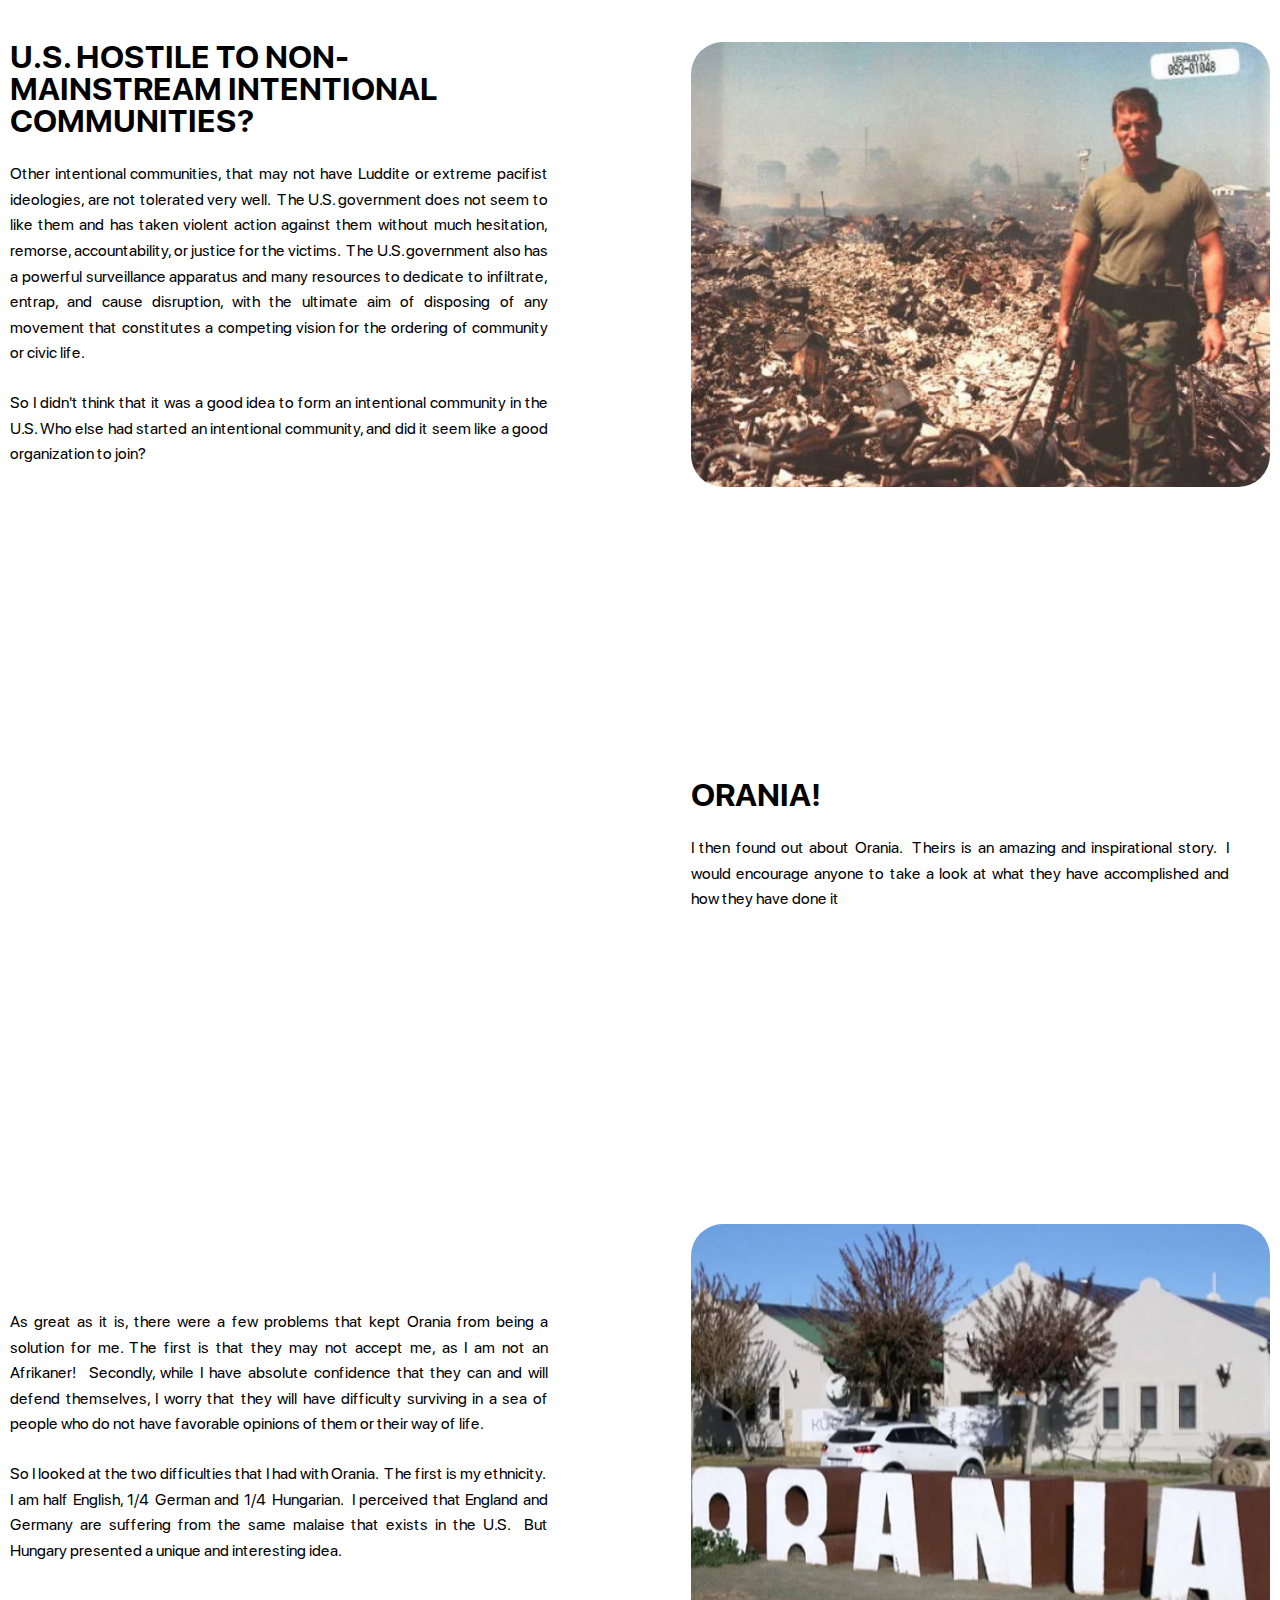
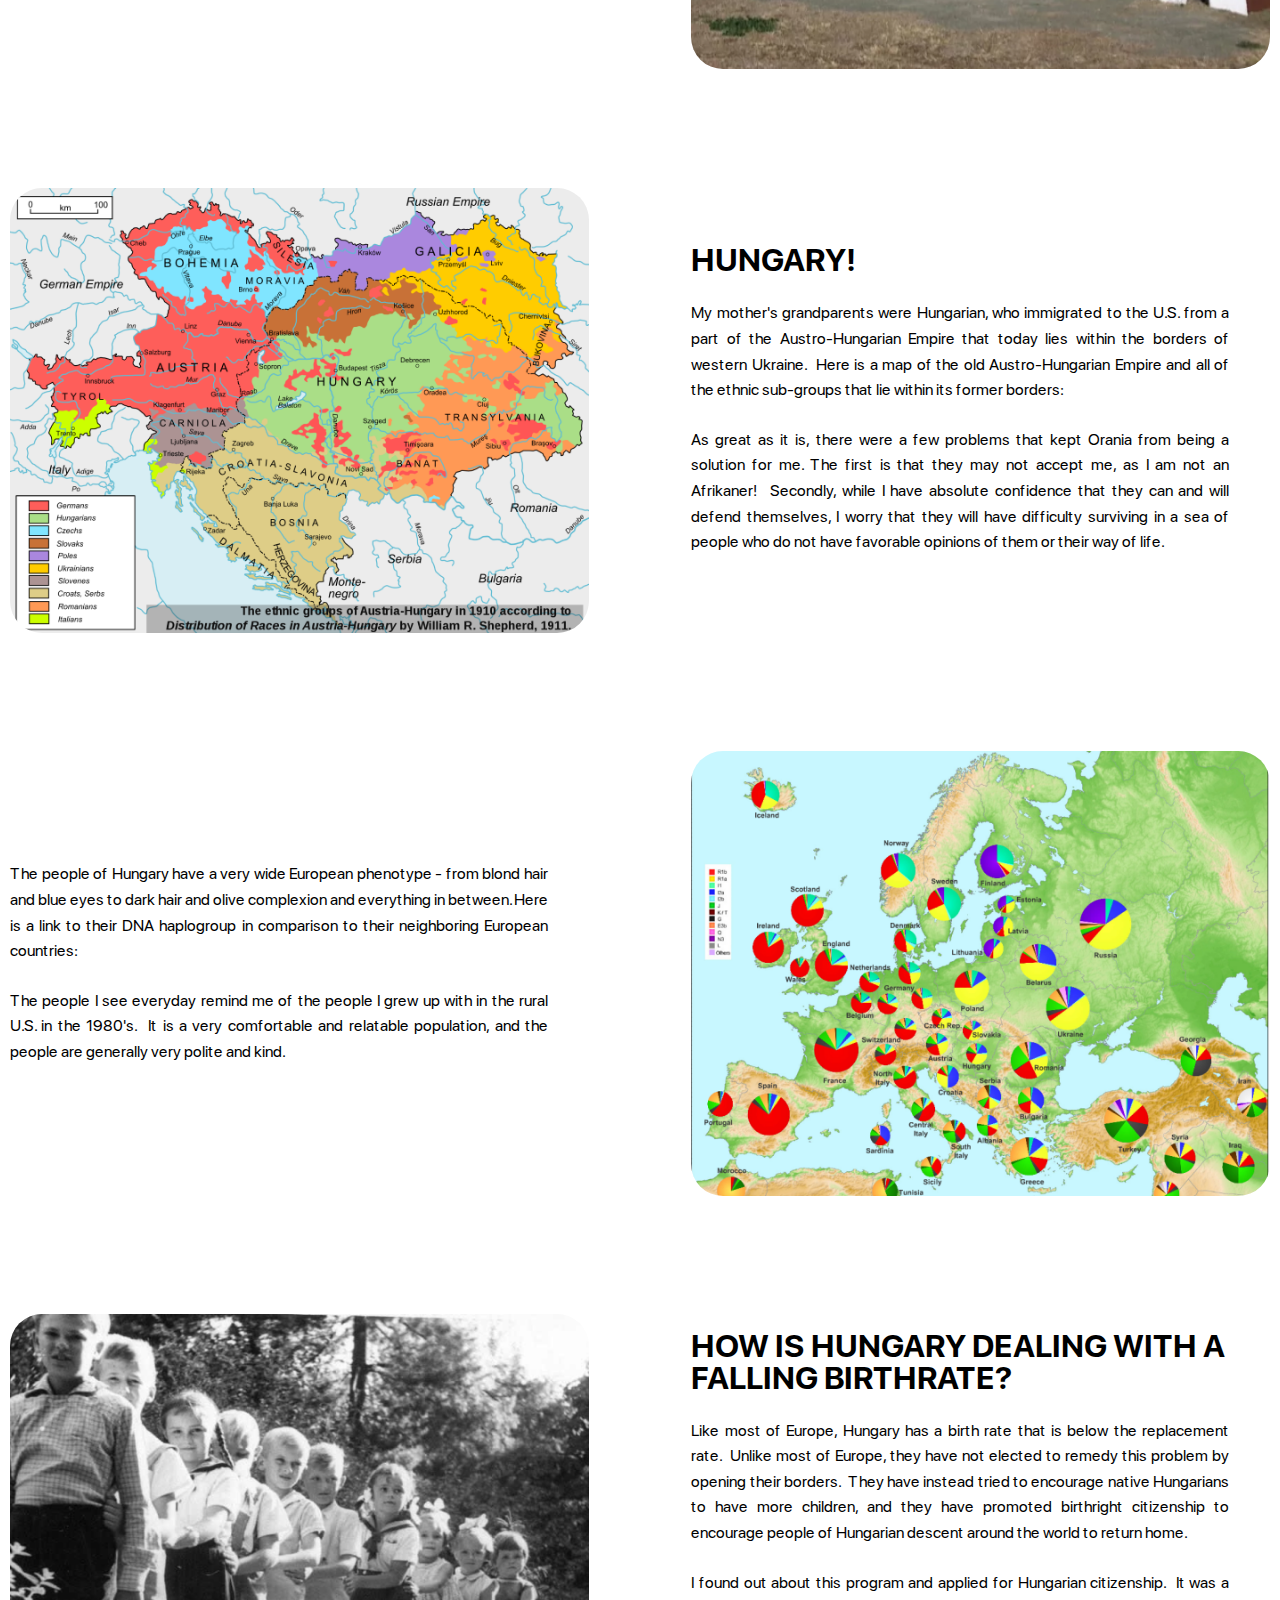
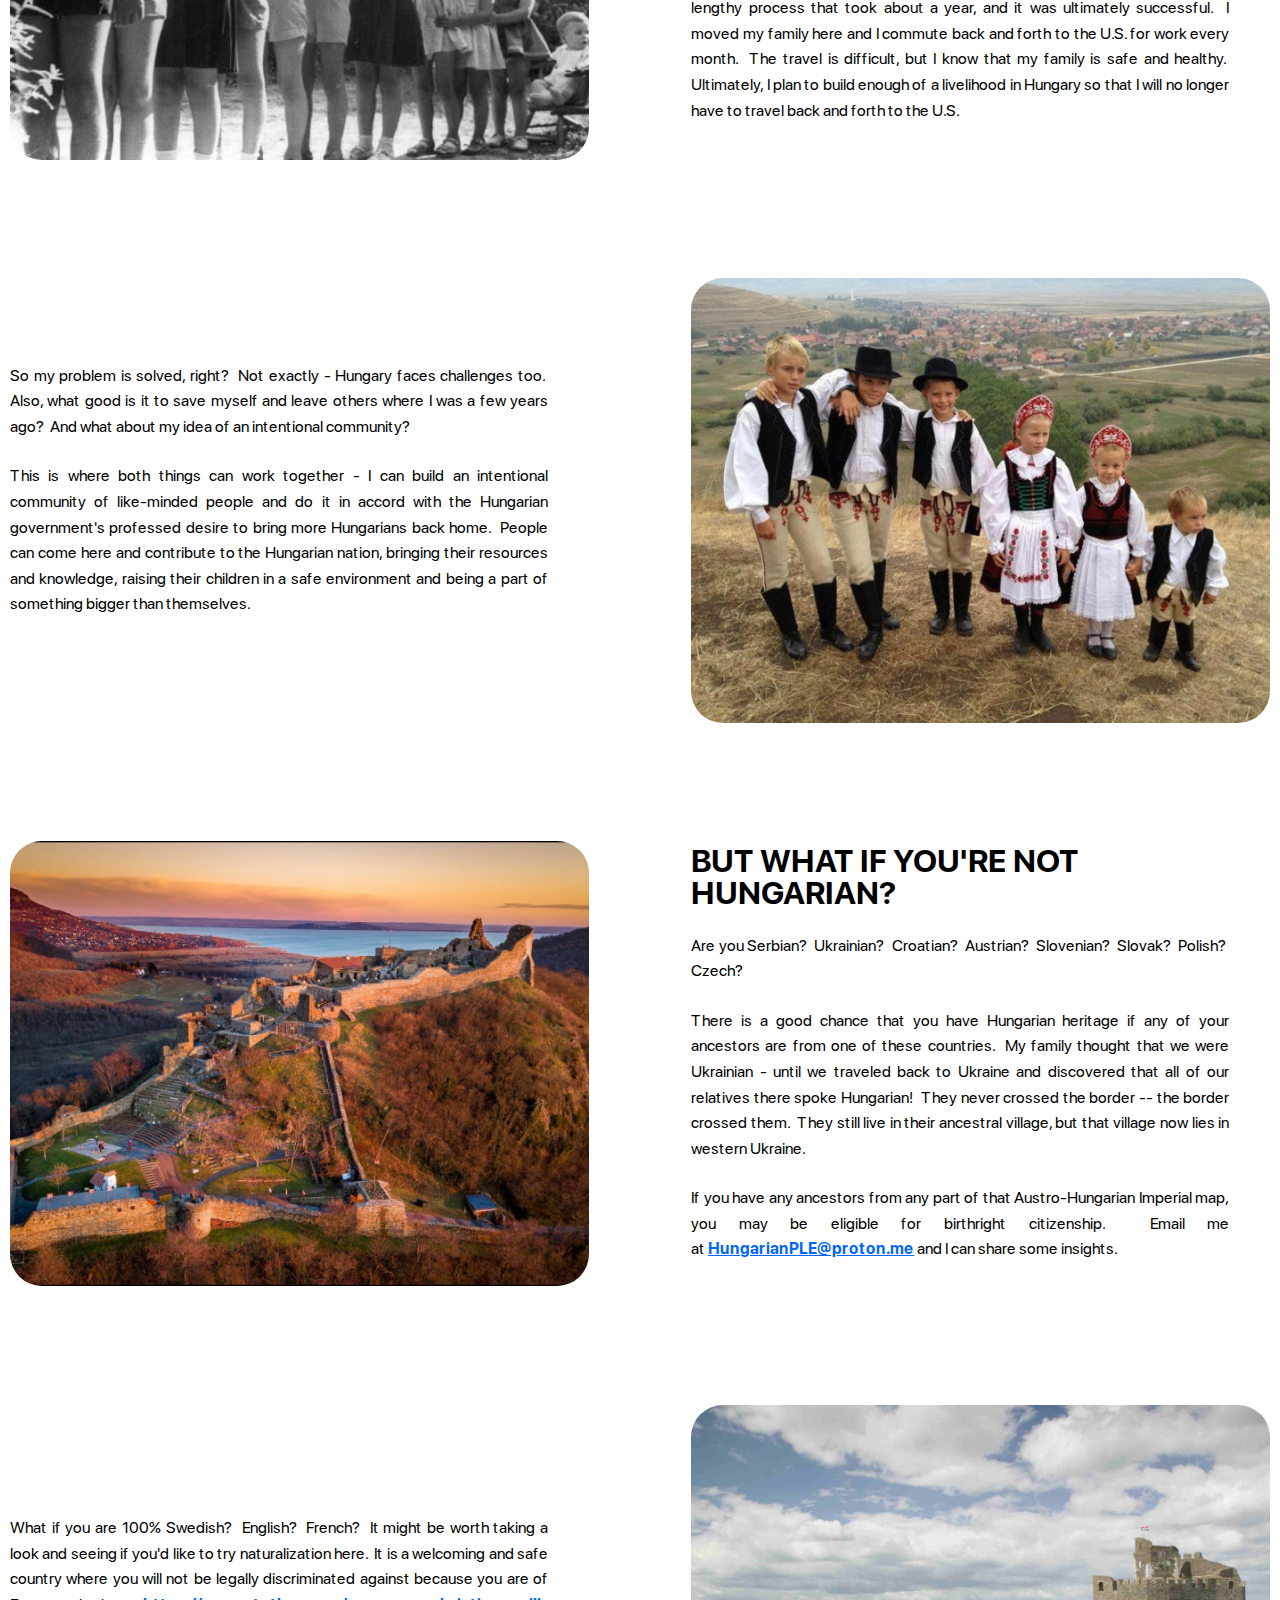
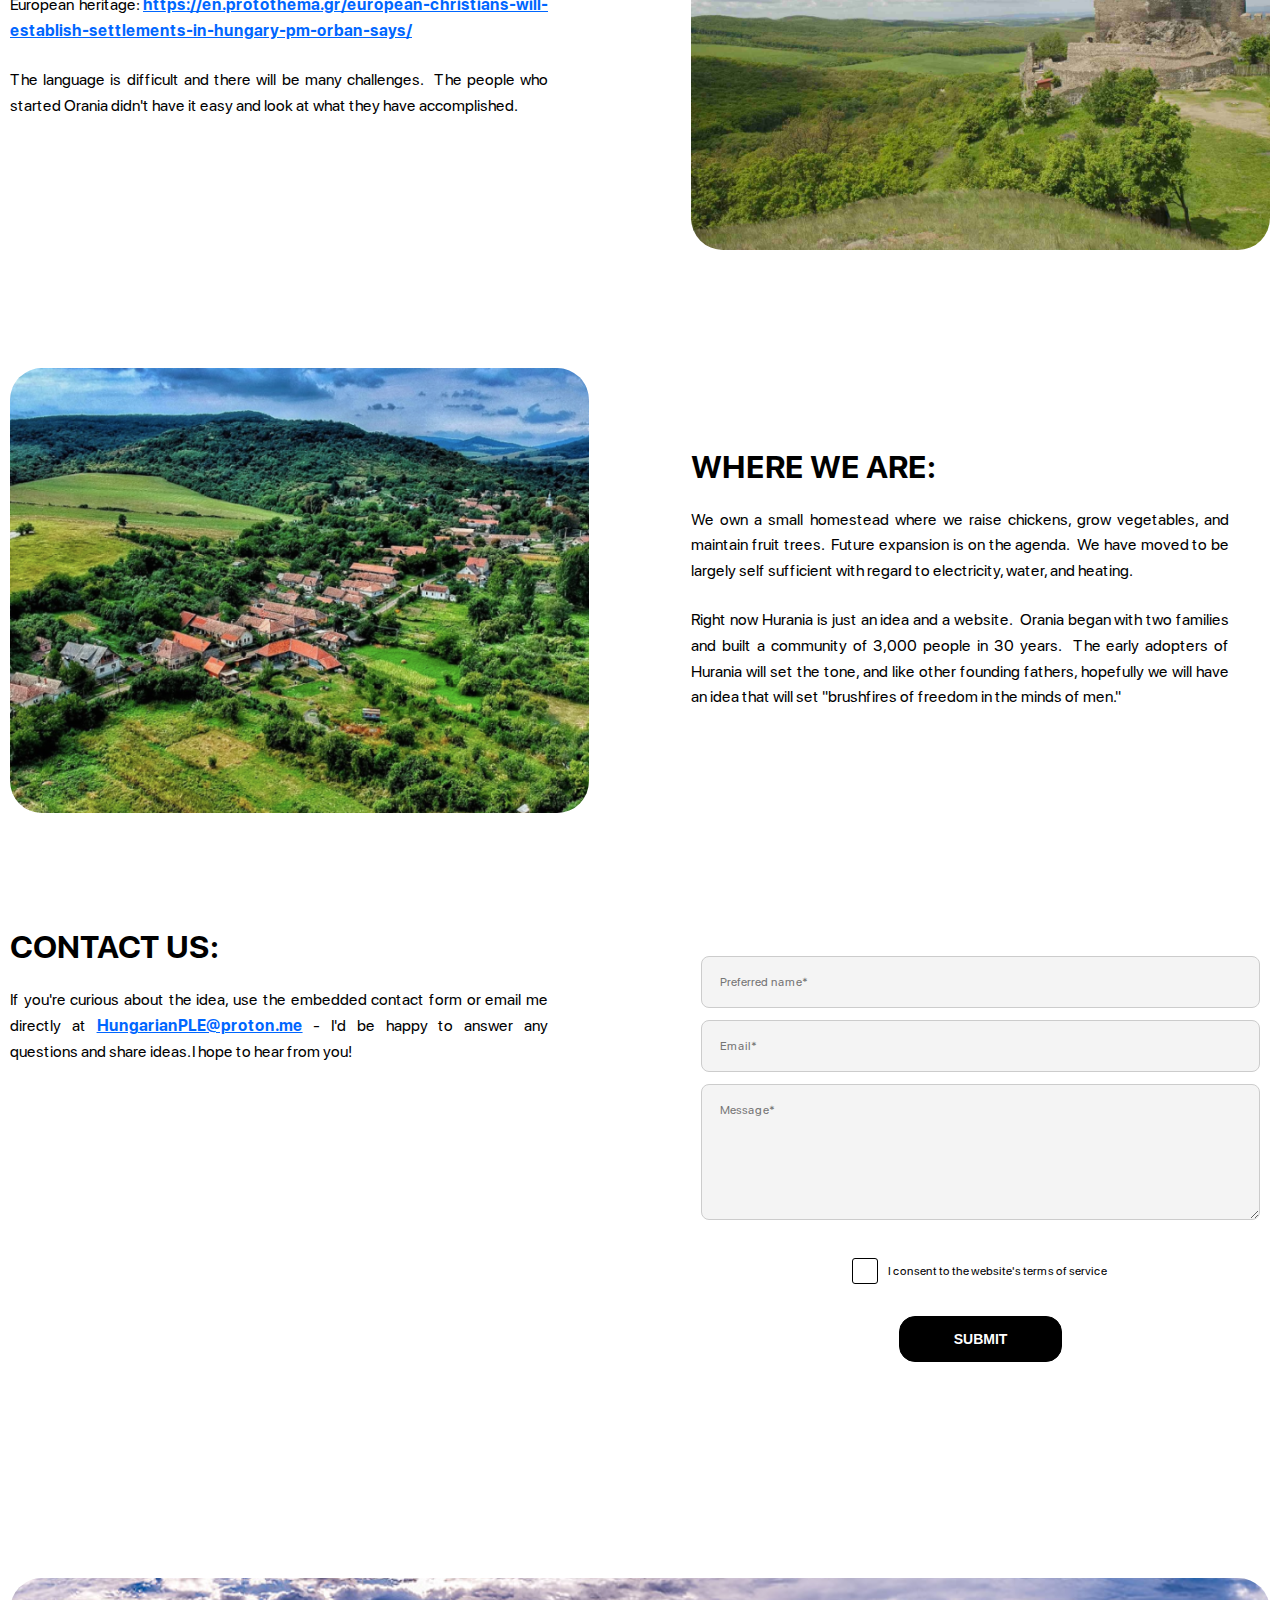
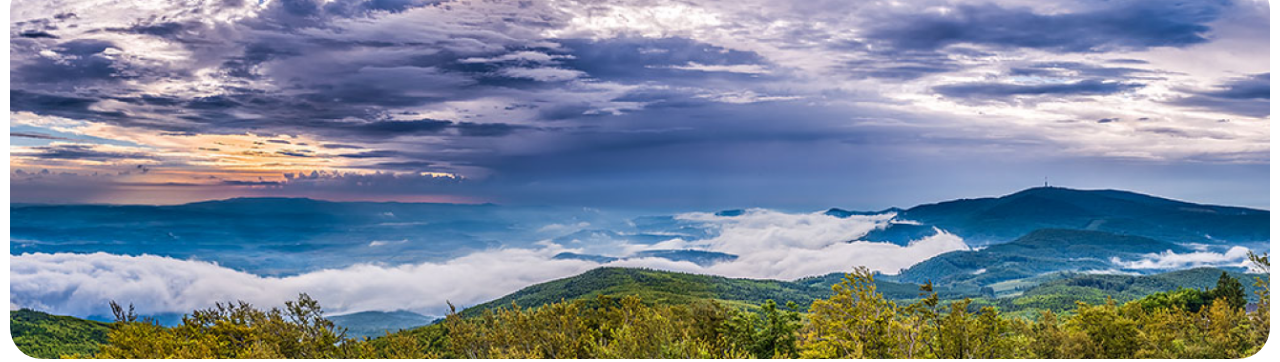
==== commit 31068f05: "ghh" ====
--- a/index.html
+++ b/index.html
@@ -43,7 +43,7 @@
                                     <li><a data-goto=".page__section_1" class="menu__link" href="#">Home</a> </li>
                                     <li><a data-goto=".page__section_2" class="menu__link" href="#">About us</a></li> 
                                     <li><a data-goto=".page__section_3" class="menu__link" href="#">Our story</a></li> 
-                                    <li><a data-goto=".page__section_4" class="menu__link" href="#">The amich?</a></li> 
+                                    <li><a data-goto=".page__section_4" class="menu__link" href="#">The amish?</a></li> 
                                     <li><a data-goto=".page__section_5" class="menu__link" href="#">U.S Hostile</a></li> 
                                     <li><a data-goto=".page__section_6" class="menu__link" href="#">Orania!</a></li> 
                                     <li><a data-goto=".page__section_7" class="menu__link" href="#">Hungary!</a></li>
@@ -211,7 +211,7 @@
                     <div class="content__container">
                         <div class="content__body content__body_reverse">
                             <div class="content__img">
-                                <iframe width="100%" height="500" src="https://www.youtube.com/embed/ZHkYkggzPRY?si=23kiw0cSszYaW54o&controls=0&showinfo=0&rel=0" title="YouTube video player" frameborder="0" allow="accelerometer; autoplay; clipboard-write; encrypted-media; gyroscope; picture-in-picture; web-share" referrerpolicy="strict-origin-when-cross-origin" allowfullscreen></iframe>
+                                <iframe width="100%" height="500" src="https://www.youtube.com/embed/qVEcvdclrqo?si=Az8fY9u_dh2dAbeG&controls=0&showinfo=0&rel=0" title="YouTube video player" frameborder="0" allow="accelerometer; autoplay; clipboard-write; encrypted-media; gyroscope; picture-in-picture; web-share" referrerpolicy="strict-origin-when-cross-origin" allowfullscreen></iframe>
                             </div>
                             <div class="content__text">
                                 <h2 class="content__title">ORANIA!</h2>
@@ -378,7 +378,7 @@
                                     What if you are 100% Swedish?  English?  French?  It might be worth taking a 
                                     look and seeing if you'd like to try naturalization here.  It is a welcoming and 
                                     safe country where you will not be legally discriminated against because you are of European 
-                                    heritage: <a href="https://en.protothema.gr/european-christians-will-establish-settlements-in-hungary-pm-orban-says/">https://en.protothema.gr/european-christians-will-establish-settlements-in-hungary-pm-orban-says/</a>
+                                    heritage: <a target="_blank" href="https://en.protothema.gr/european-christians-will-establish-settlements-in-hungary-pm-orban-says/">https://en.protothema.gr/european-christians-will-establish-settlements-in-hungary-pm-orban-says/</a>
                                 </p>
                                 <p>
                                     The language is difficult and there will be many challenges.  The people who started 
@@ -416,7 +416,7 @@
                 </section>  
                 <section class="content__block page__section_11">
                     <div class="content__container">
-                        <div class="content__body">
+                        <div class="content__body content__body_contact">
                             <div class="content__text">
                                 <h2 class="content__title">CONTACT US:</h2>
                                 <p>
--- a/assets/css/main-style.css
+++ b/assets/css/main-style.css
@@ -73,6 +73,7 @@
 /*------------- Hero section -----------------------*/
 .section__hero {
   margin-top: 97px;
+  margin-bottom: clamp(40px, 7vw, 75px);
 }
 .section__hero .hero__body .media-container {
   max-height: 720px;
@@ -88,19 +89,22 @@
 .section__hero .hero__body .hero__button a {
   font-size: 16px;
   font-weight: bold;
+  text-transform: uppercase;
   padding: 22px 44px;
   border-radius: 16px;
   background: #fff;
   transition: all 0.3s ease 0s;
 }
 .section__hero .hero__body .hero__button a:hover {
-  background: #000000;
-  color: #fff;
+  background: #E1E1E1;
+}
+.section__hero .hero__body .hero__button a:active {
+  background: #8E8E8E;
 }
 
 /*------------- Content section -----------------------*/
 .content__block {
-  margin-top: clamp(30px, 4vw, 75px);
+  margin-bottom: clamp(40px, 9vw, 150px);
 }
 .content__block p {
   font-size: clamp(14px, 4vw, 16px);
@@ -125,6 +129,9 @@
   font-weight: bold;
   margin-bottom: 24px;
 }
+.content__body .content__text p {
+  text-align: justify;
+}
 .content__body .content__text p a {
   text-decoration: underline;
   color: #0066FF;
@@ -135,6 +142,10 @@
 }
 .content__body .content__img img {
   border-radius: 32px;
+}
+
+.content__body_contact {
+  align-items: flex-start;
 }
 
 .form__contact {
--- a/assets/css/header-style.css
+++ b/assets/css/header-style.css
@@ -42,6 +42,7 @@
   background: #000;
   padding: 14px 24px;
   width: 119px;
+  z-index: 20;
 }
 .menu__icon .text_menu {
   color: #ffffff;
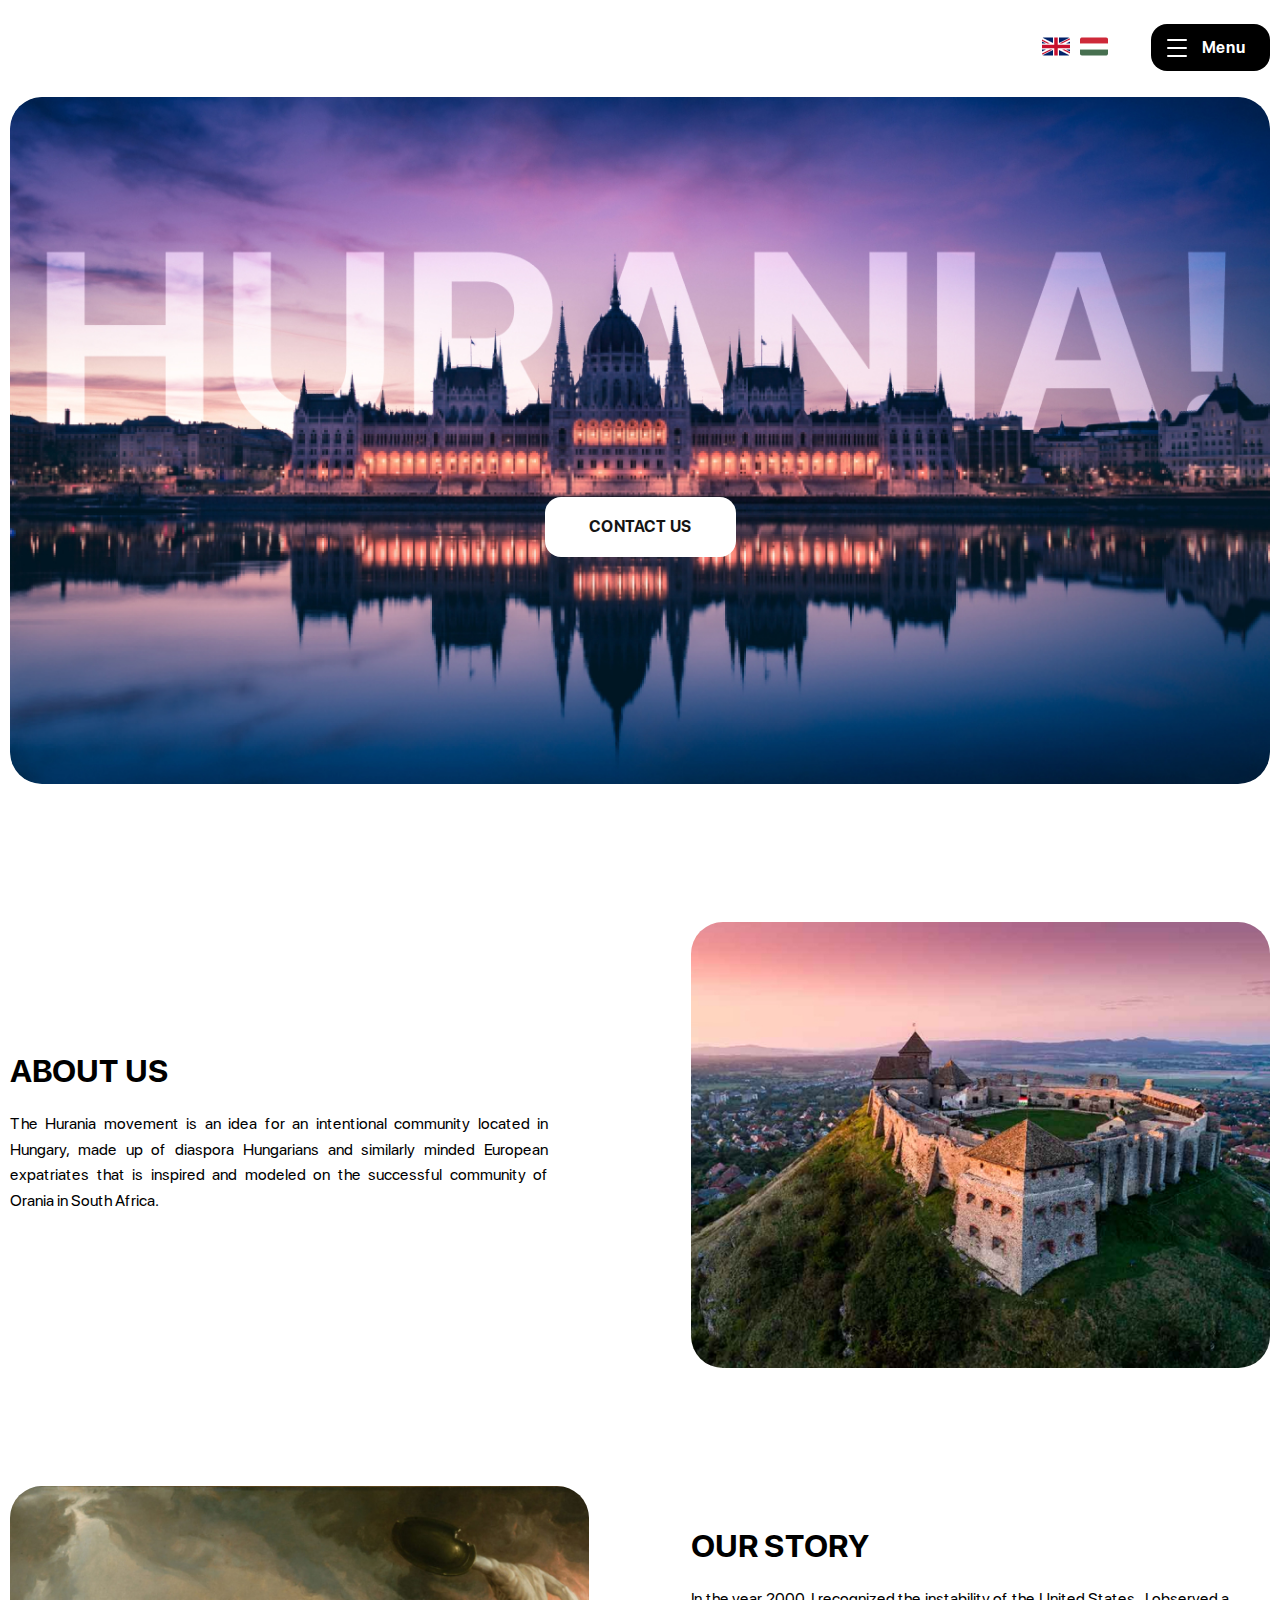
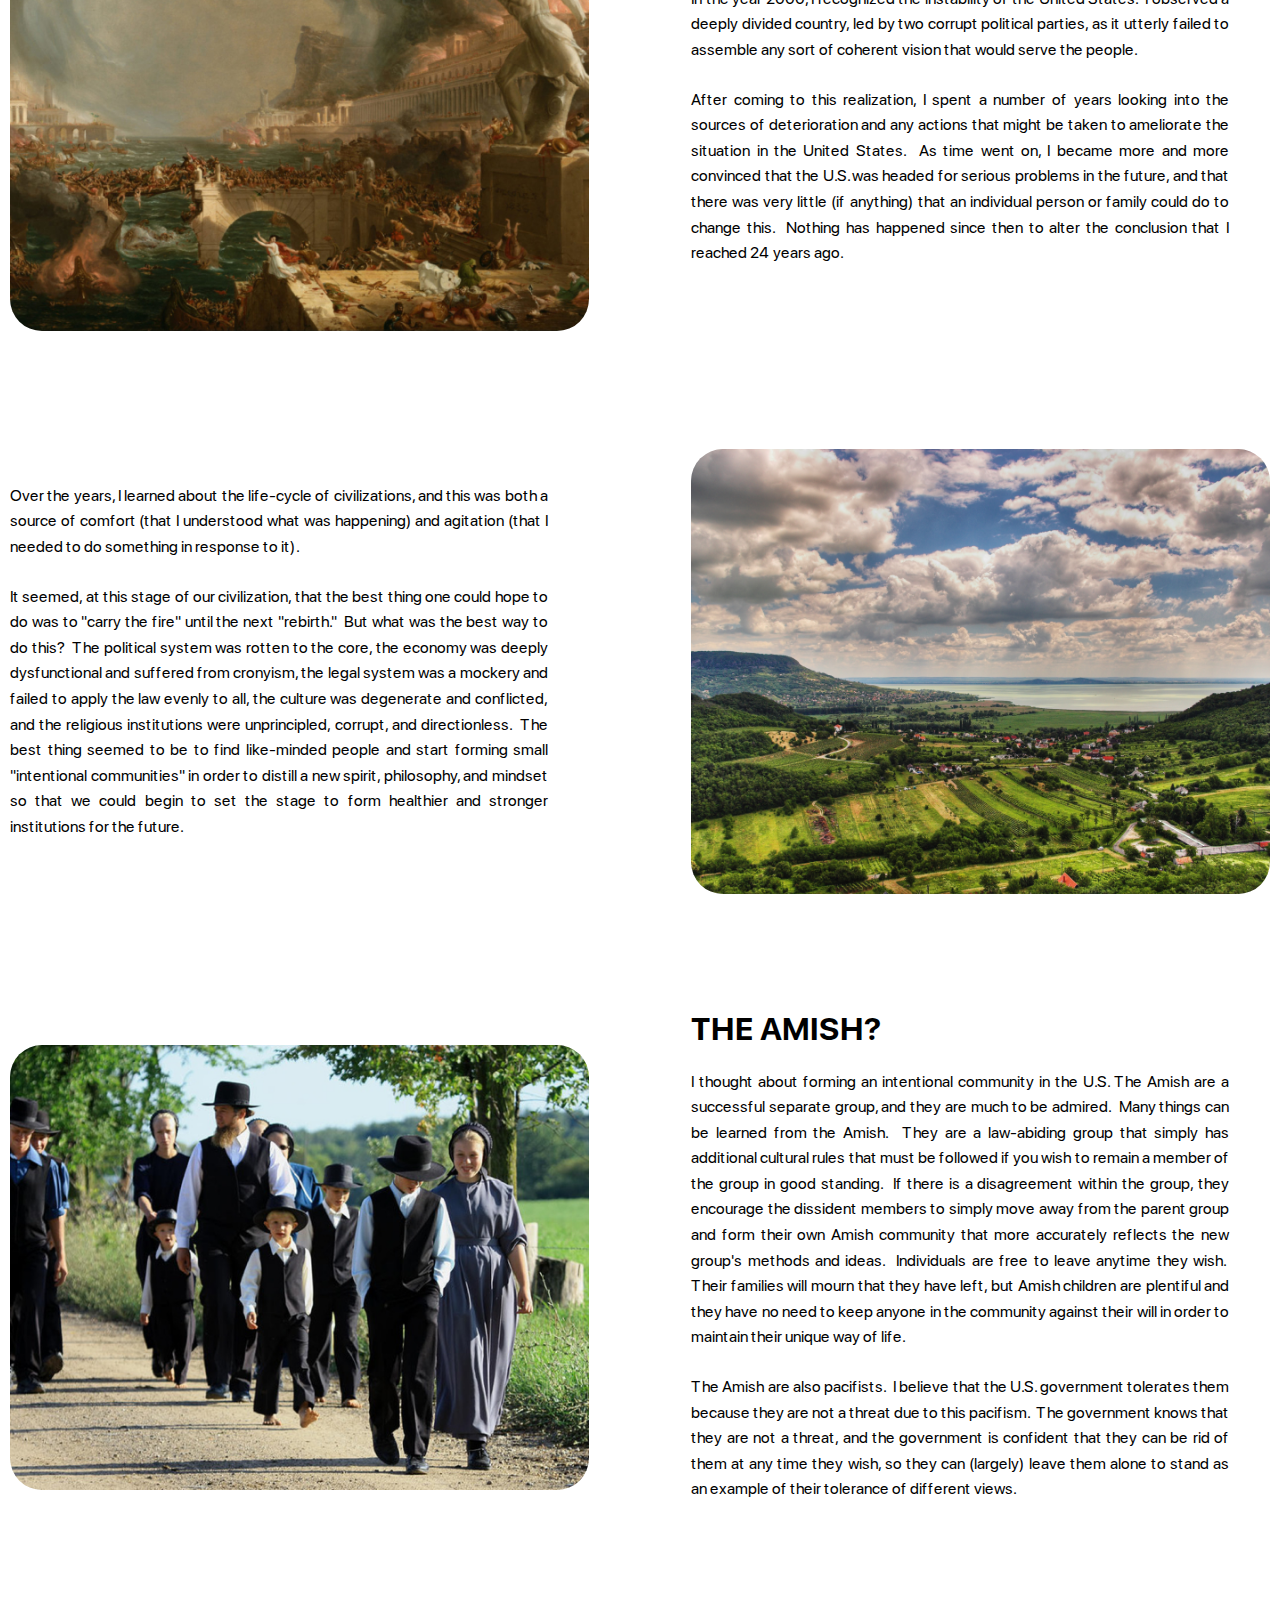
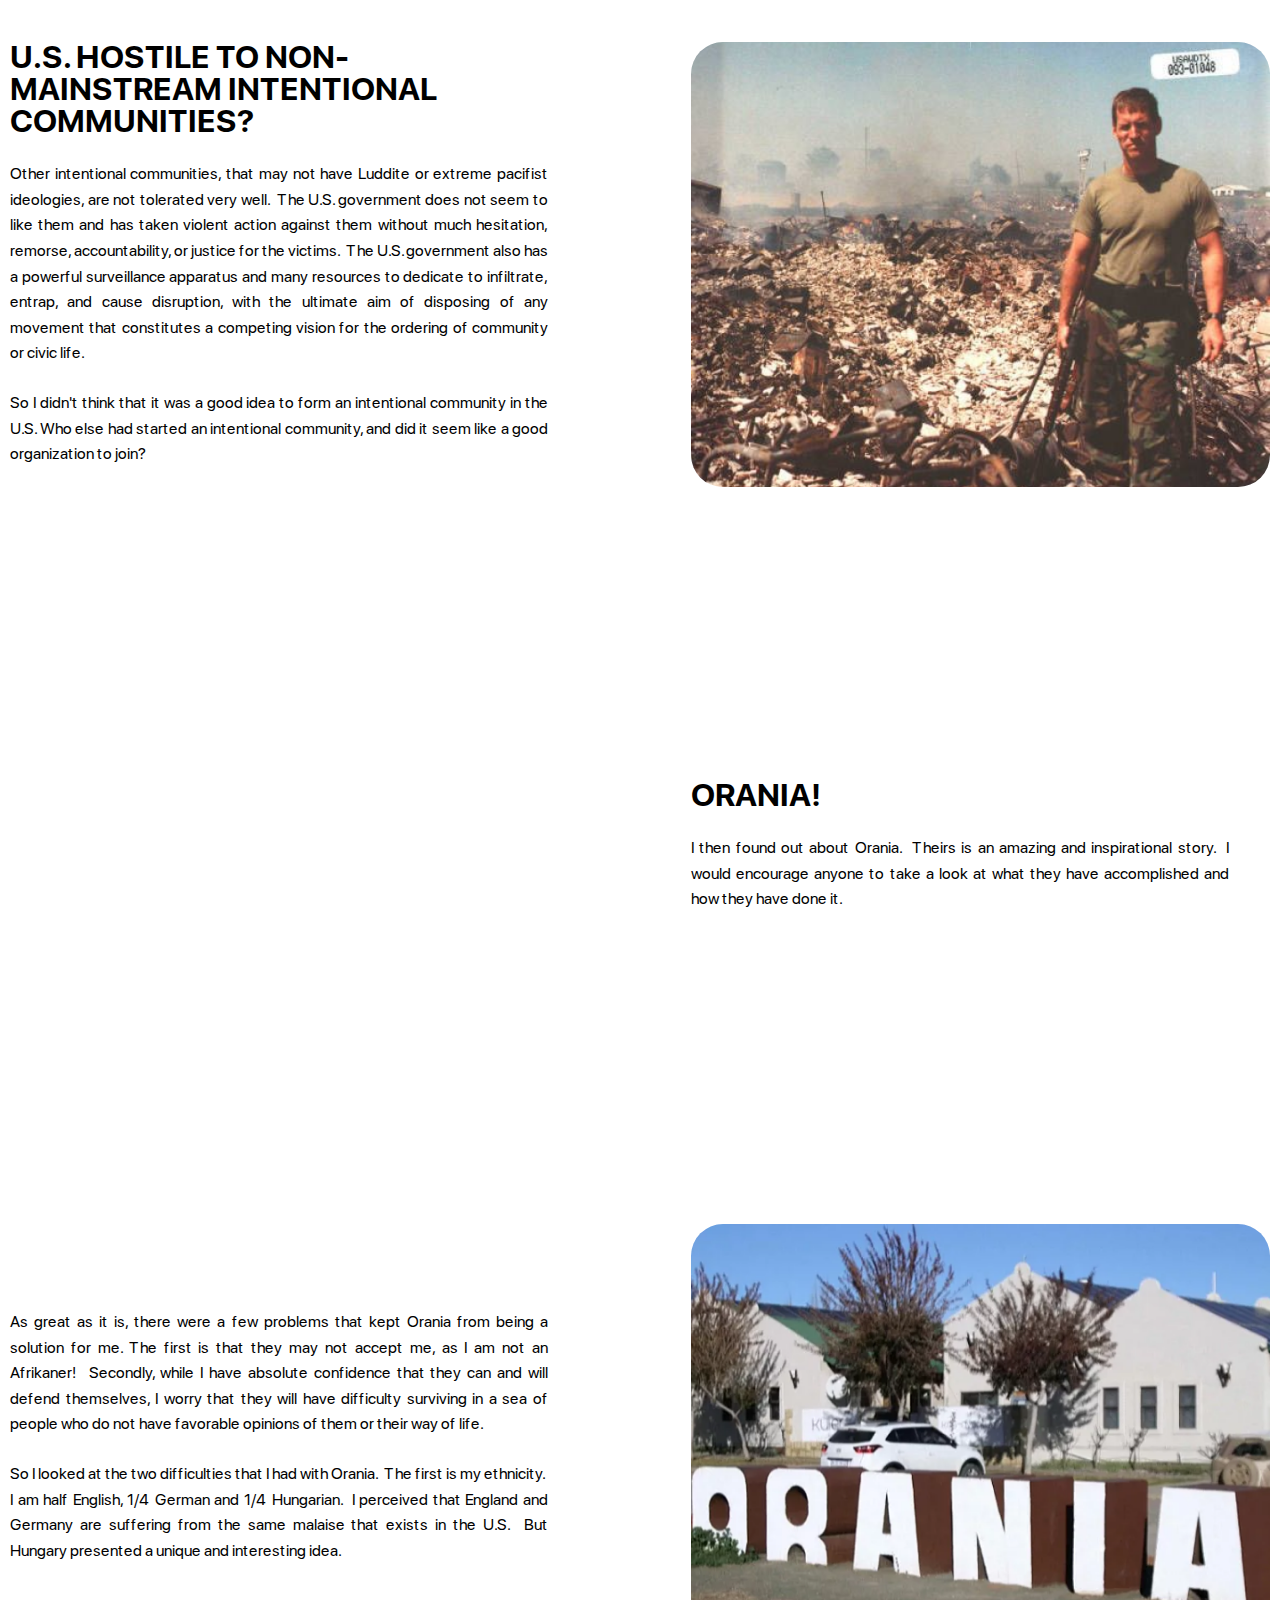
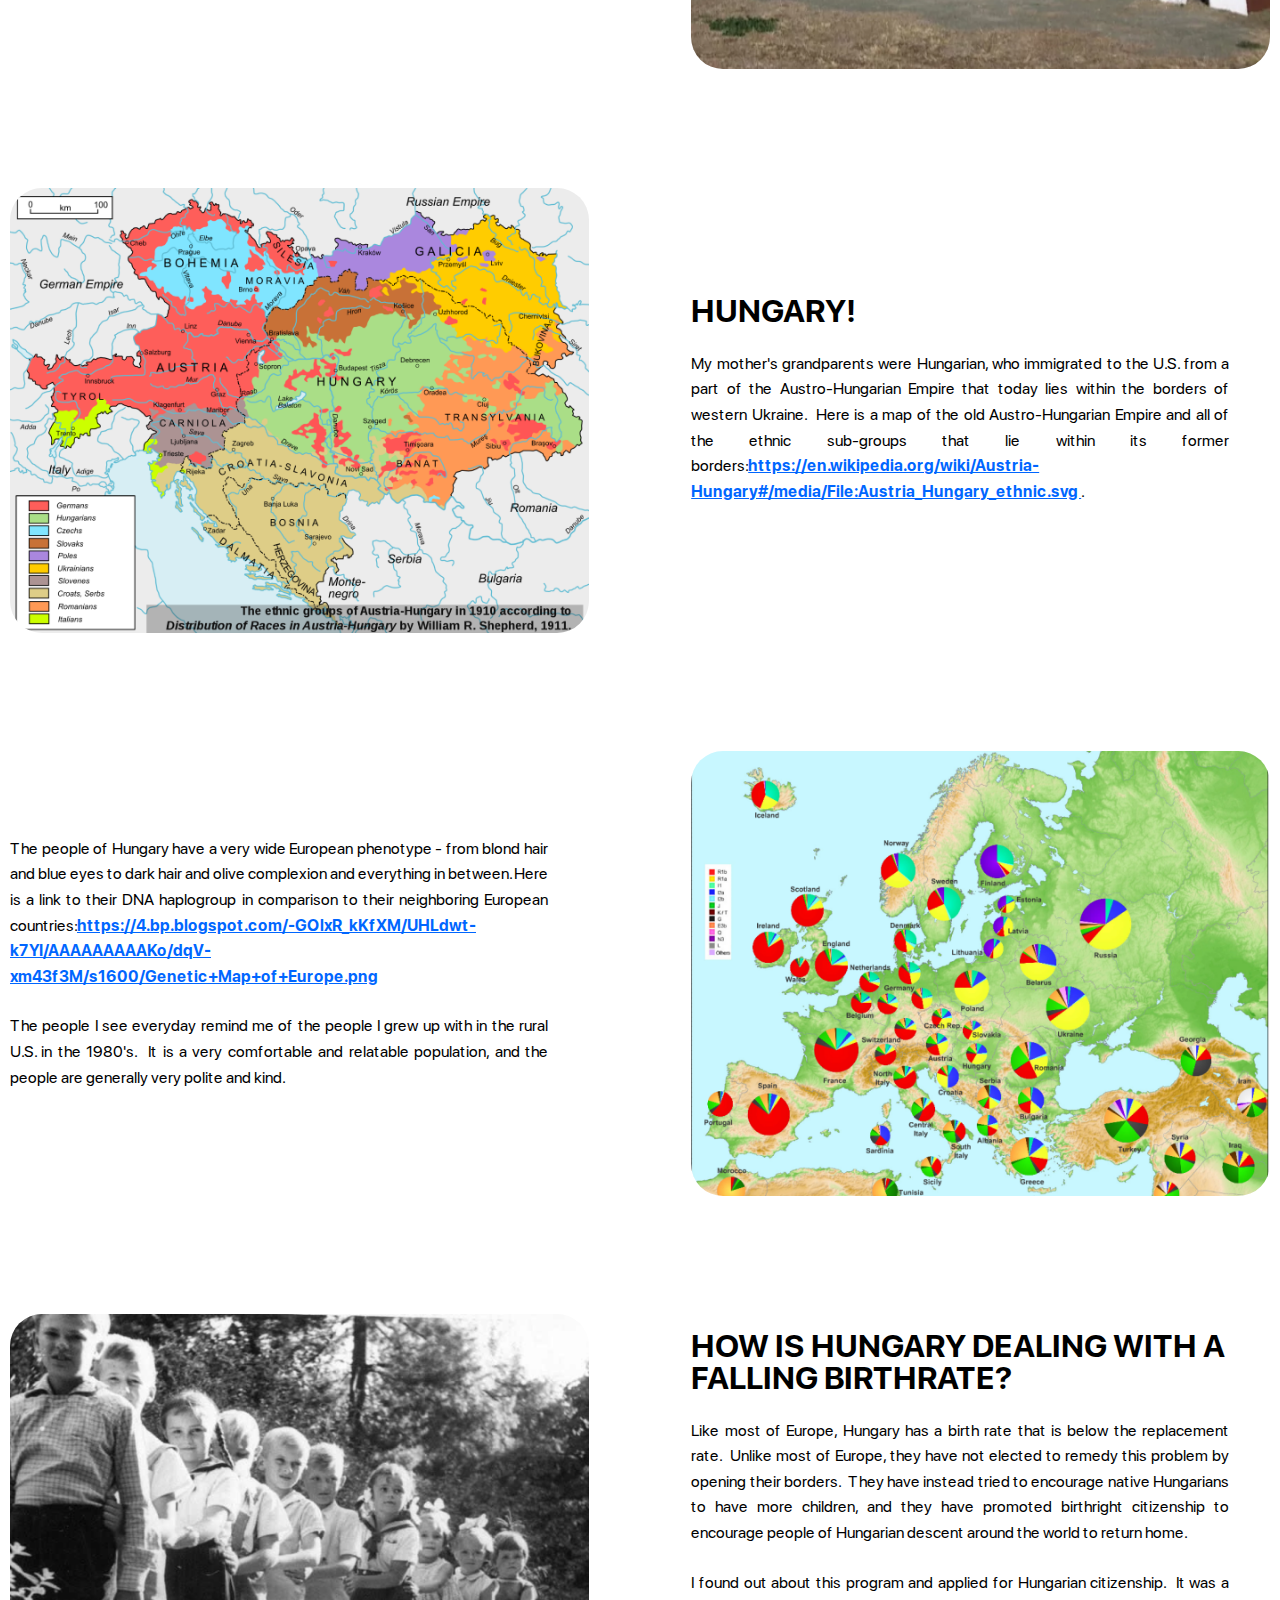
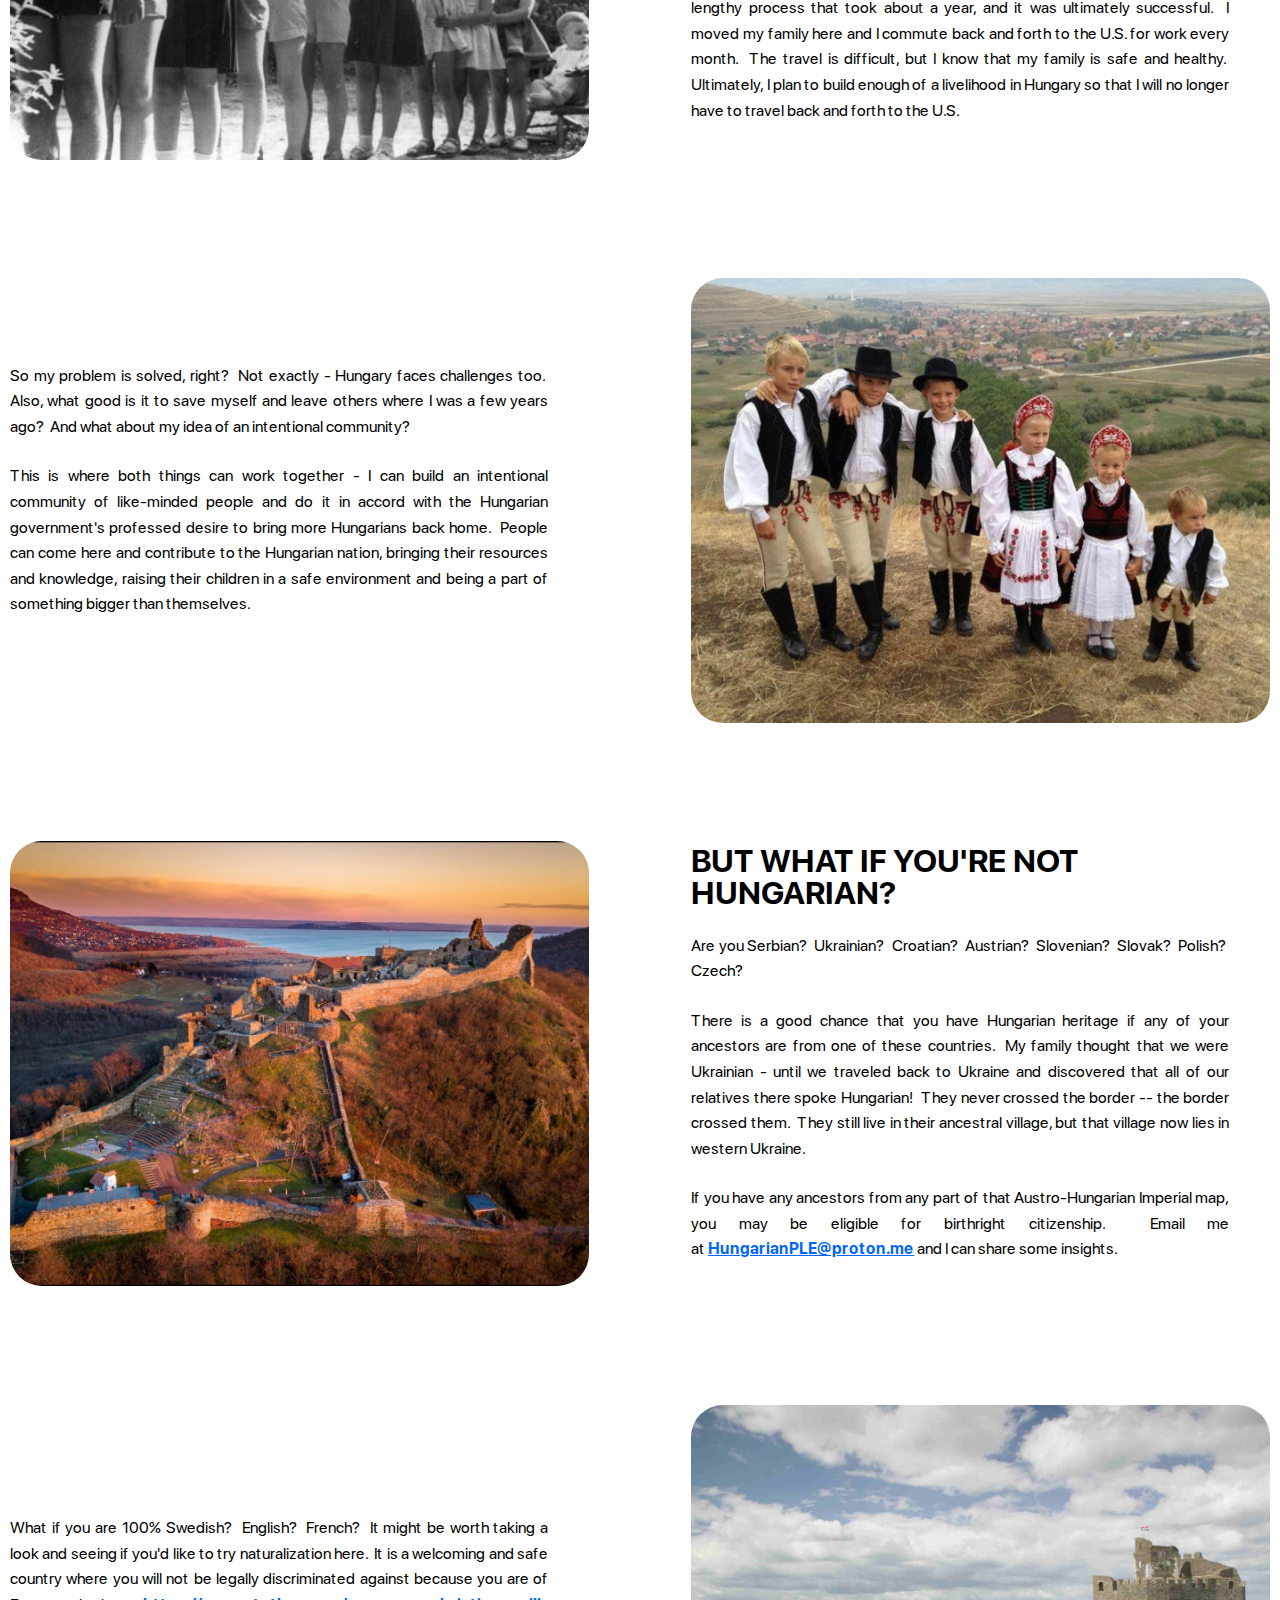
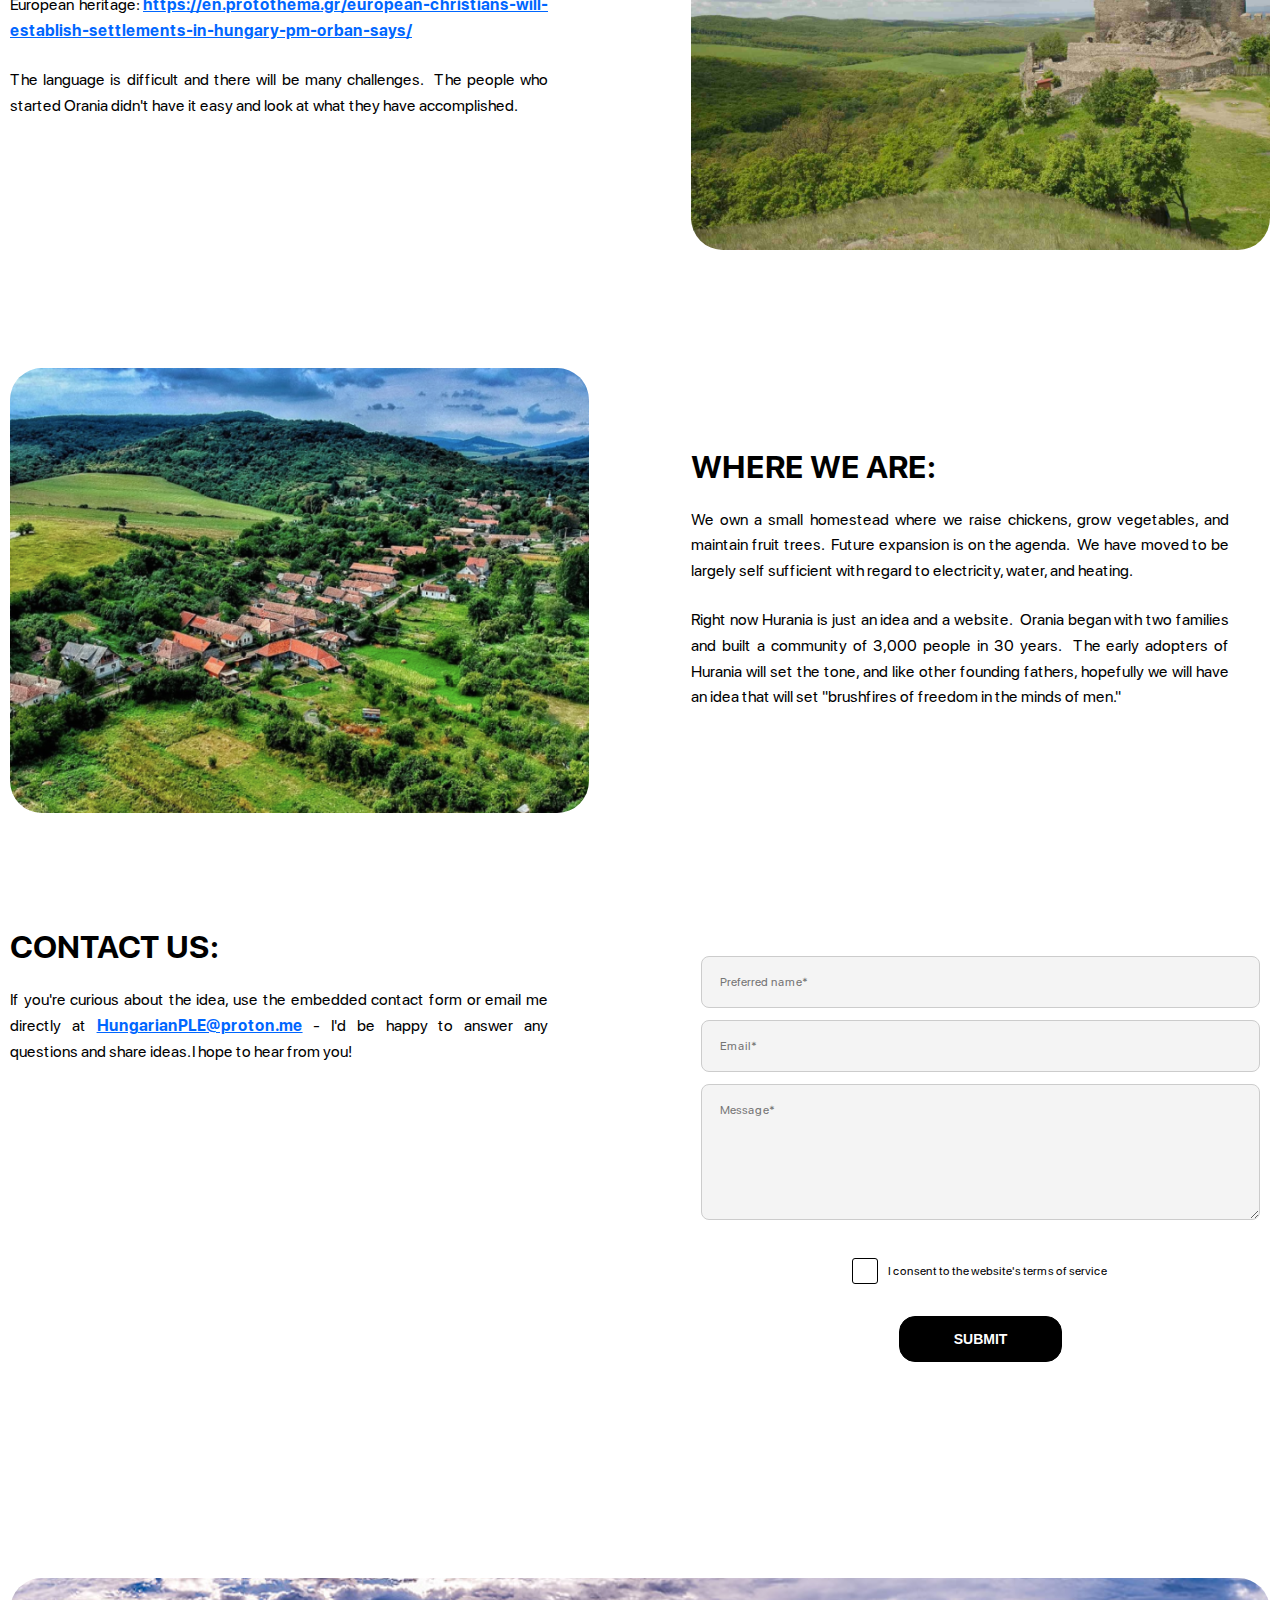
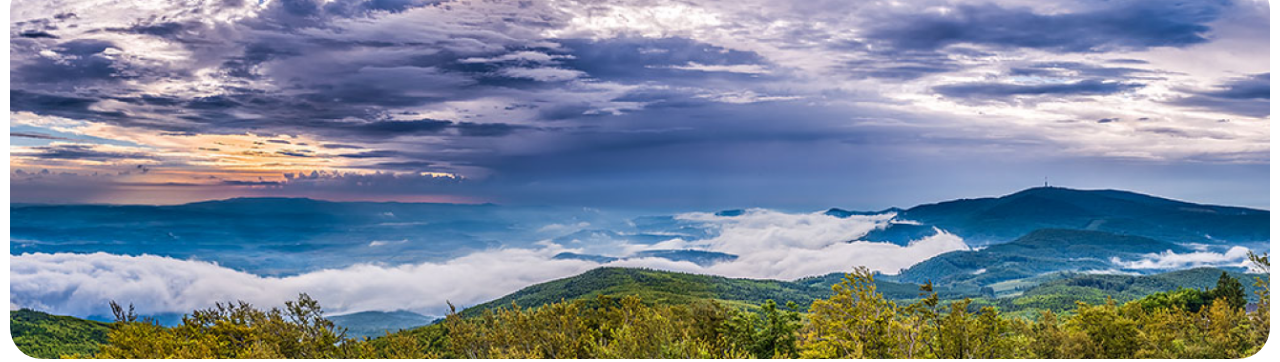
==== commit c80f365b: "вввв" ====
--- a/index.html
+++ b/index.html
@@ -28,8 +28,8 @@
 
                     <div class="right__block">
                         <div class="swither">
-                            <a href="" class="lang-eng"><img src="assets/img/eng.png" alt="icon"></a>
-                            <a href="" class="lang-hun"><img src="assets/img/hun.png" alt="icon"></a>
+                            <a href="index.html" class="lang-eng"><img src="assets/img/eng.png" alt="icon"></a>
+                            <a href="index_hun.html" class="lang-hun"><img src="assets/img/hun.png" alt="icon"></a>
                         </div>
                         <!-- Mobile menu burger -->
                         <div class="menu__icon">
@@ -217,7 +217,7 @@
                                 <h2 class="content__title">ORANIA!</h2>
                                 <p>
                                     I then found out about Orania.  Theirs is an amazing and inspirational story.  I would 
-                                    encourage anyone to take a look at what they have accomplished and how they have done it
+                                    encourage anyone to take a look at what they have accomplished and how they have done it.
                                 </p>
                              
                             </div>
@@ -260,14 +260,7 @@
                                     My mother's grandparents were Hungarian, who immigrated to the U.S. from a part of the 
                                     Austro-Hungarian Empire that today lies within the borders of western Ukraine.  Here 
                                     is a map of the old Austro-Hungarian Empire and all of the ethnic sub-groups that lie 
-                                    within its former borders:
-                                </p>
-                                <p>
-                                    As great as it is, there were a few problems that kept Orania from being a solution for 
-                                    me. The first is that they may not accept me, as I am not an Afrikaner!  Secondly, while 
-                                    I have absolute confidence that they can and will defend themselves, I worry that they 
-                                    will have difficulty surviving in a sea of people who do not have favorable opinions of 
-                                    them or their way of life.
+                                    within its former borders:<a target="_blank" href="https://en.wikipedia.org/wiki/Austria-Hungary#/media/File:Austria_Hungary_ethnic.svg ">https://en.wikipedia.org/wiki/Austria-Hungary#/media/File:Austria_Hungary_ethnic.svg </a>.
                                 </p>
                             </div>
                         </div>
@@ -280,7 +273,7 @@
                                 <p>
                                     The people of Hungary have a very wide European phenotype - from blond hair and blue 
                                     eyes to dark hair and olive complexion and everything in between. Here is a link to their 
-                                    DNA haplogroup in comparison to their neighboring European countries:
+                                    DNA haplogroup in comparison to their neighboring European countries:<a target="_blank" href="https://4.bp.blogspot.com/-GOlxR_kKfXM/UHLdwt-k7YI/AAAAAAAAAKo/dqV-xm43f3M/s1600/Genetic+Map+of+Europe.png">https://4.bp.blogspot.com/-GOlxR_kKfXM/UHLdwt-k7YI/AAAAAAAAAKo/dqV-xm43f3M/s1600/Genetic+Map+of+Europe.png</a>
                                 </p>
                                 <p>
                                     The people I see everyday remind me of the people I grew up with in the rural U.S. 
--- a/assets/css/header-style.css
+++ b/assets/css/header-style.css
@@ -107,7 +107,7 @@
   position: absolute;
   display: flex;
   flex-direction: column;
-  top: 95px;
+  top: 0;
   right: 0;
   background: #000;
   overflow: hidden;
@@ -116,7 +116,8 @@
   transition: all 0.2s ease 0s;
   padding: 30px;
   border-radius: 20px 0 0 20px;
-  width: 40%;
+  width: 50%;
+  height: 100vh;
 }
 
 .header__right._active {
@@ -128,6 +129,7 @@
 .header__menu {
   position: relative;
   overflow-y: auto;
+  margin-top: 50px;
 }
 
 .header__menu .menu__list {
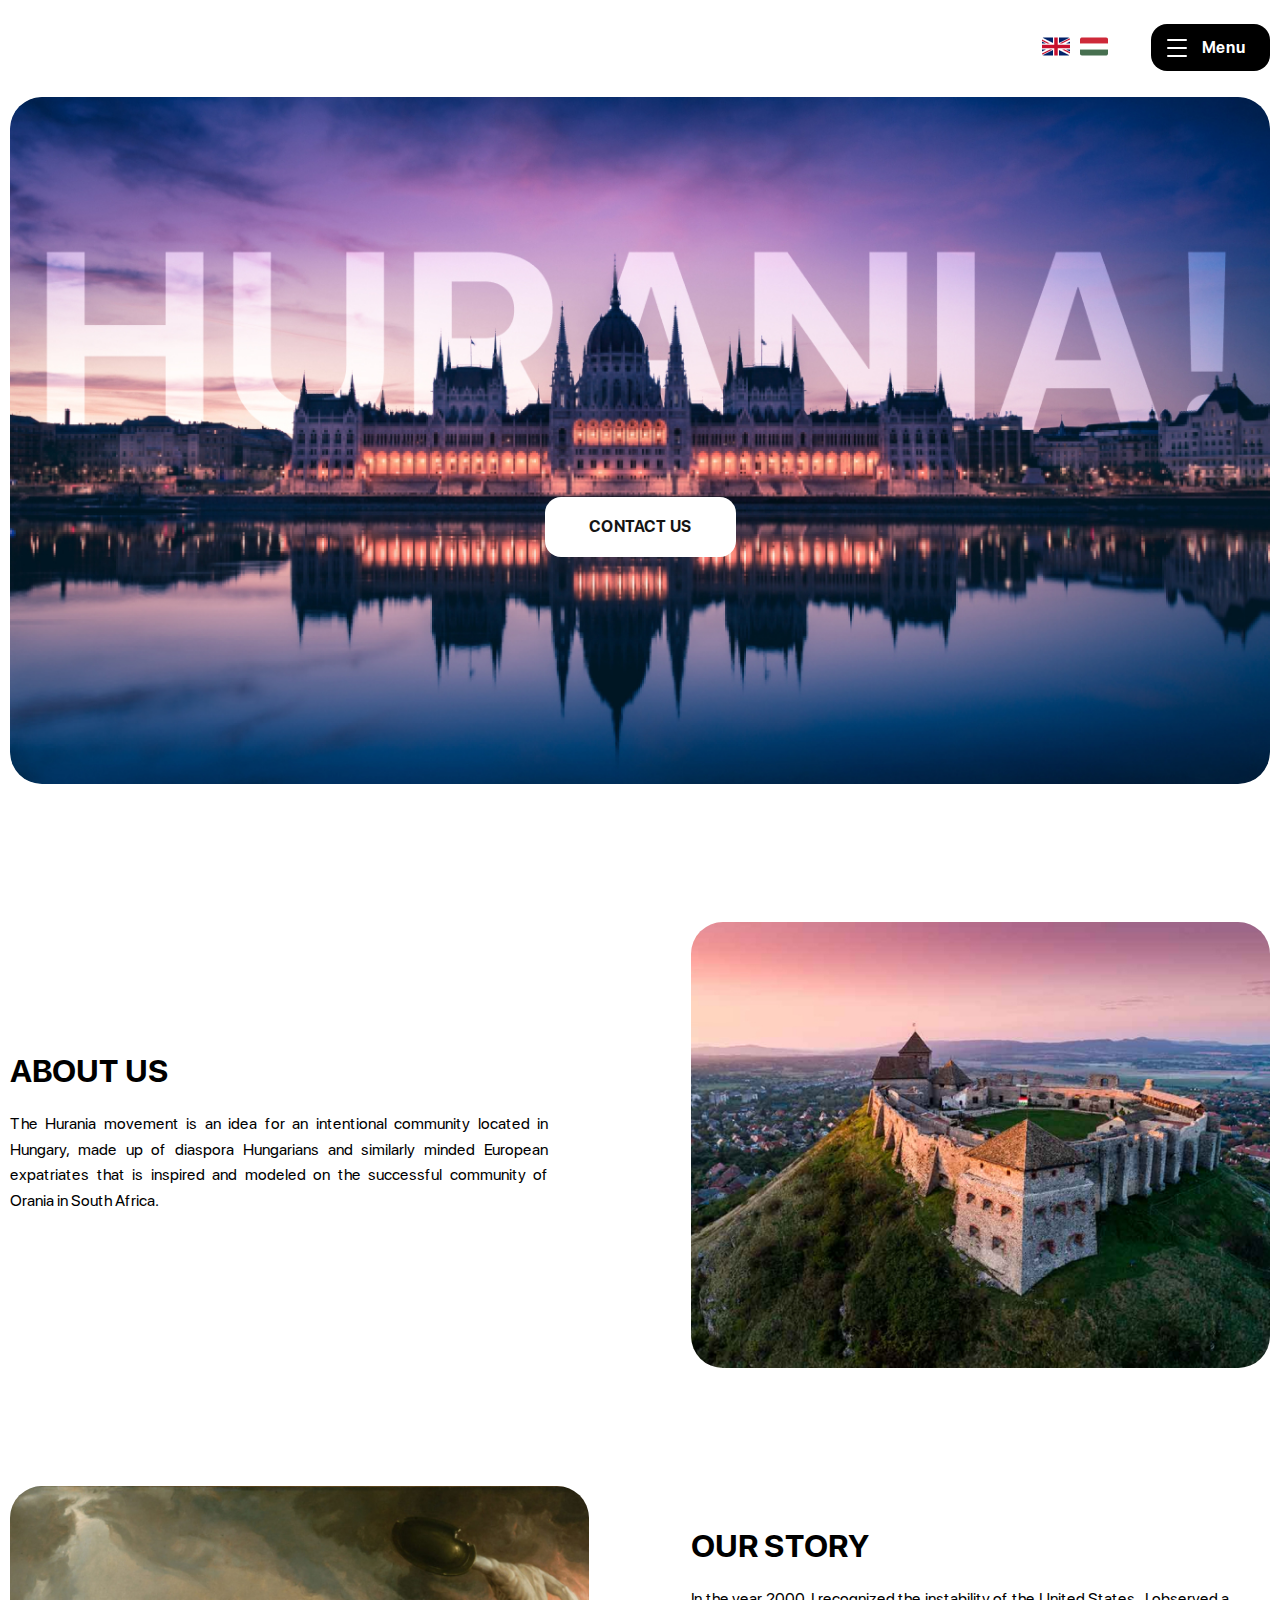
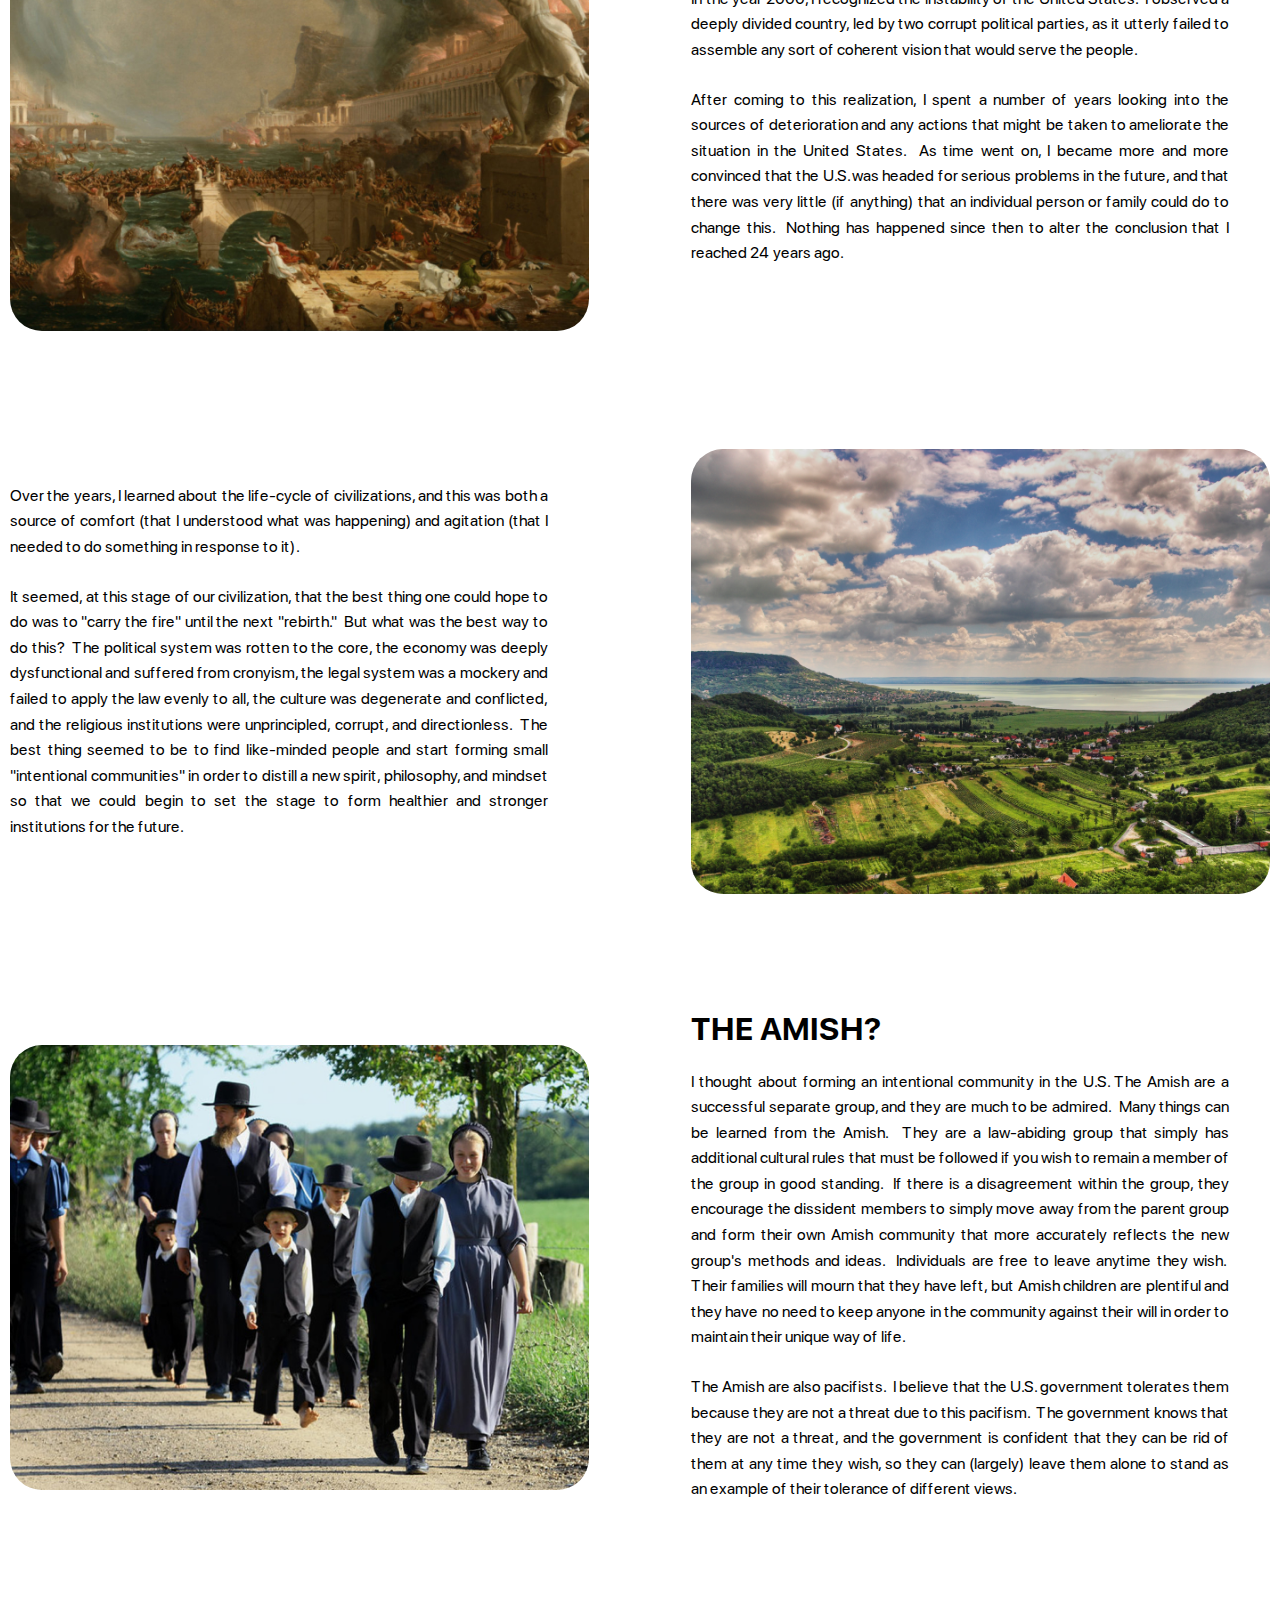
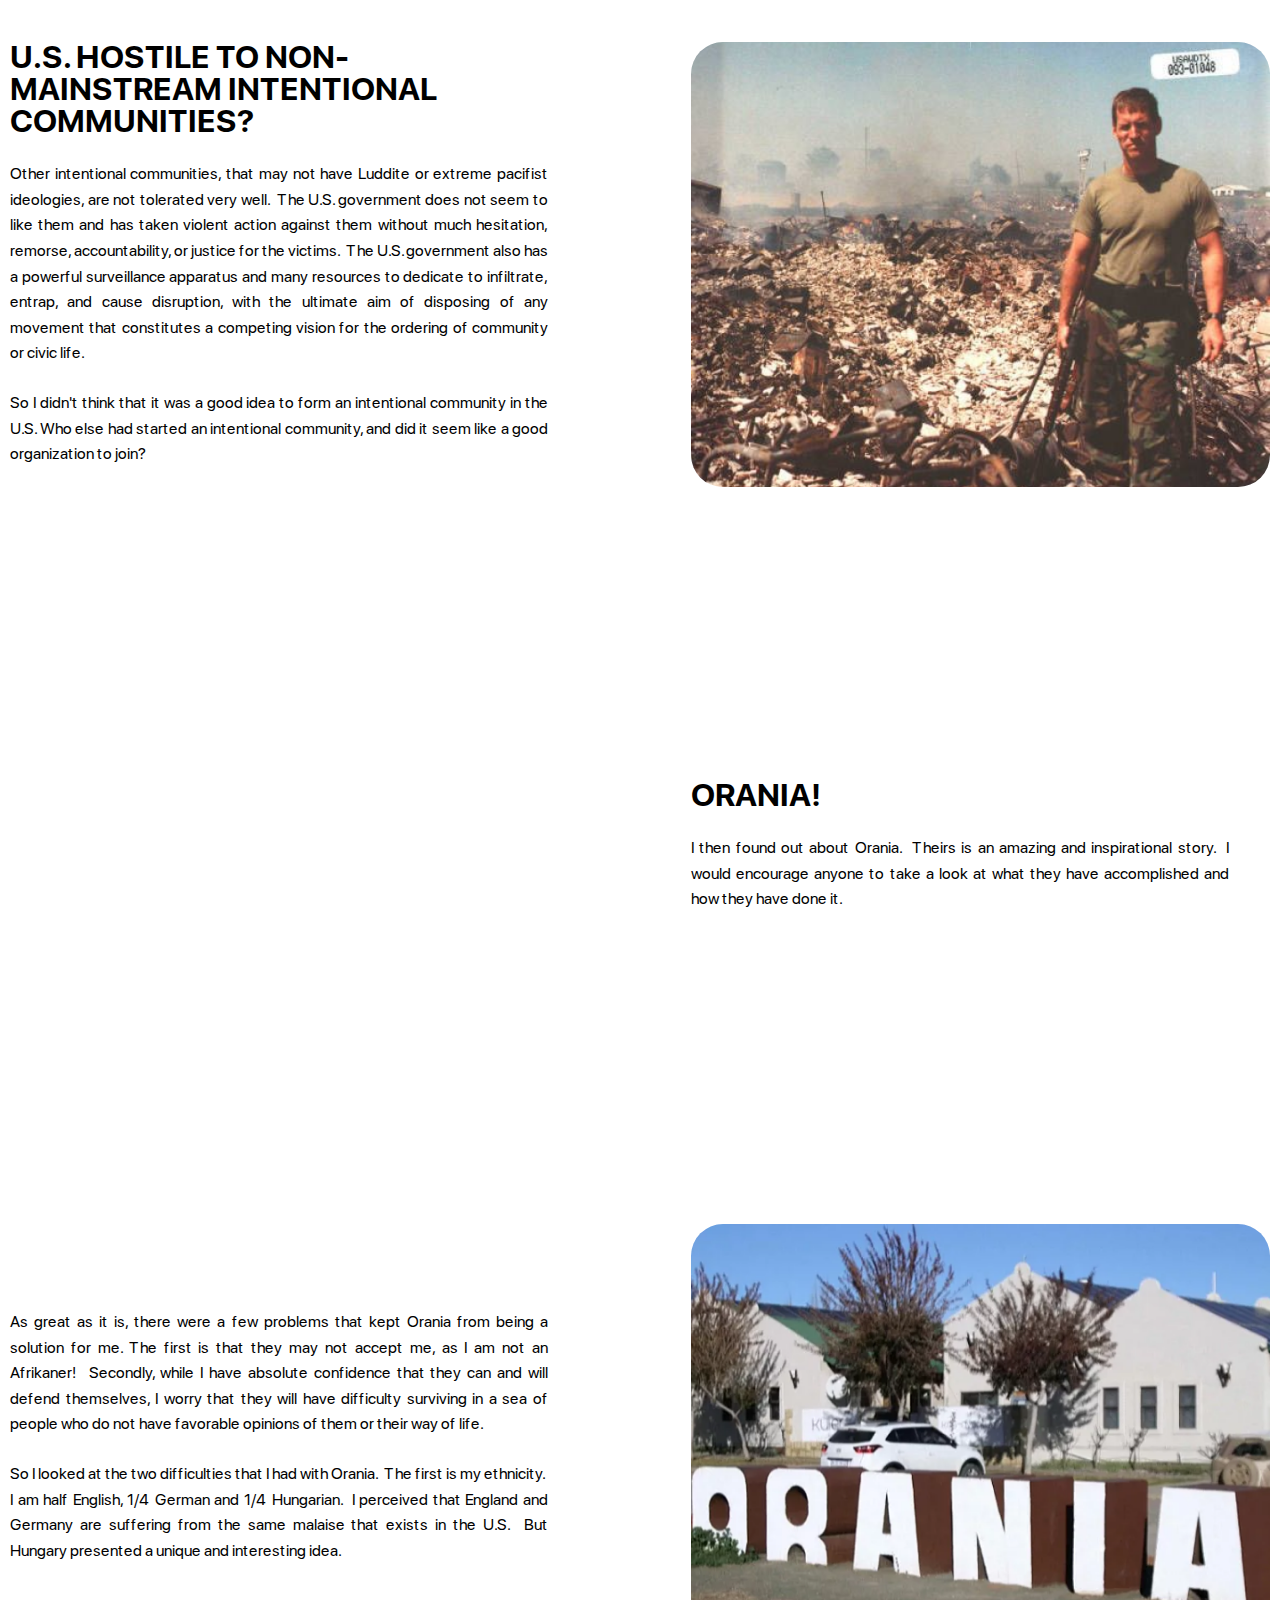
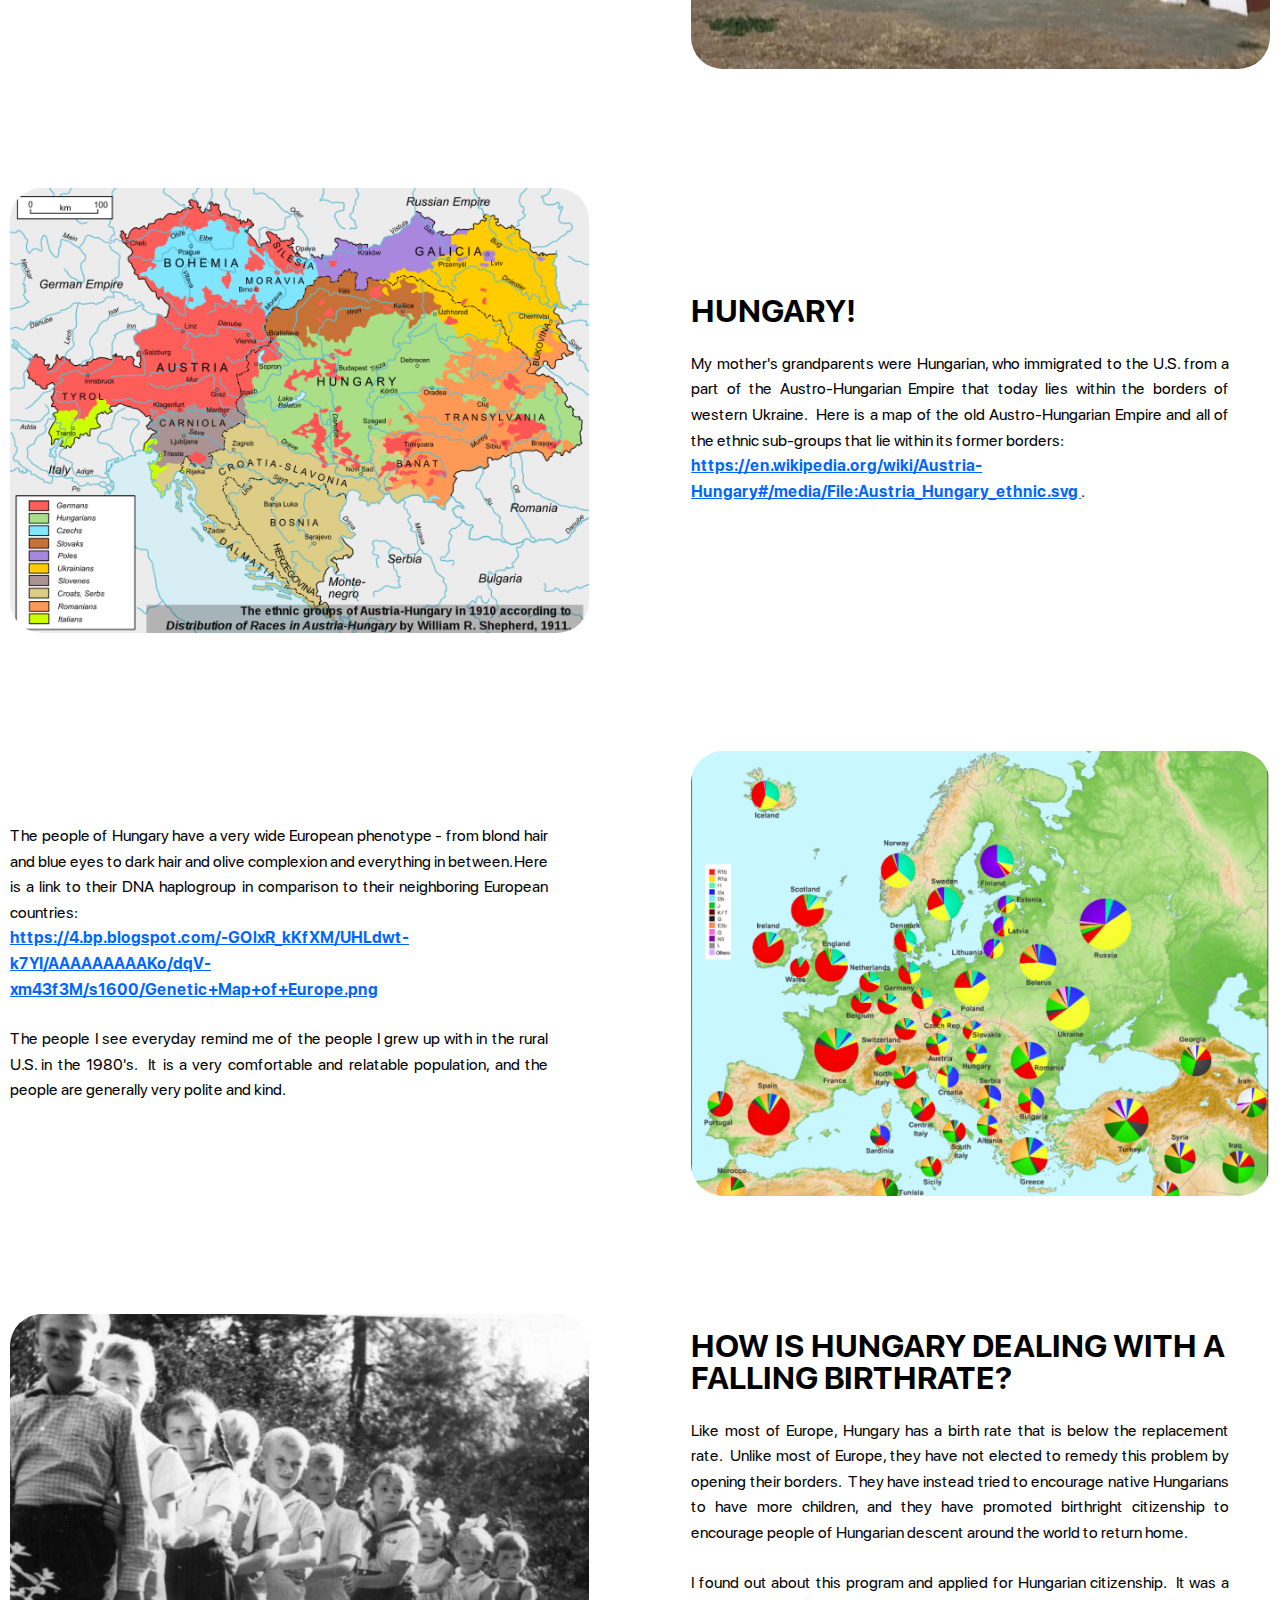
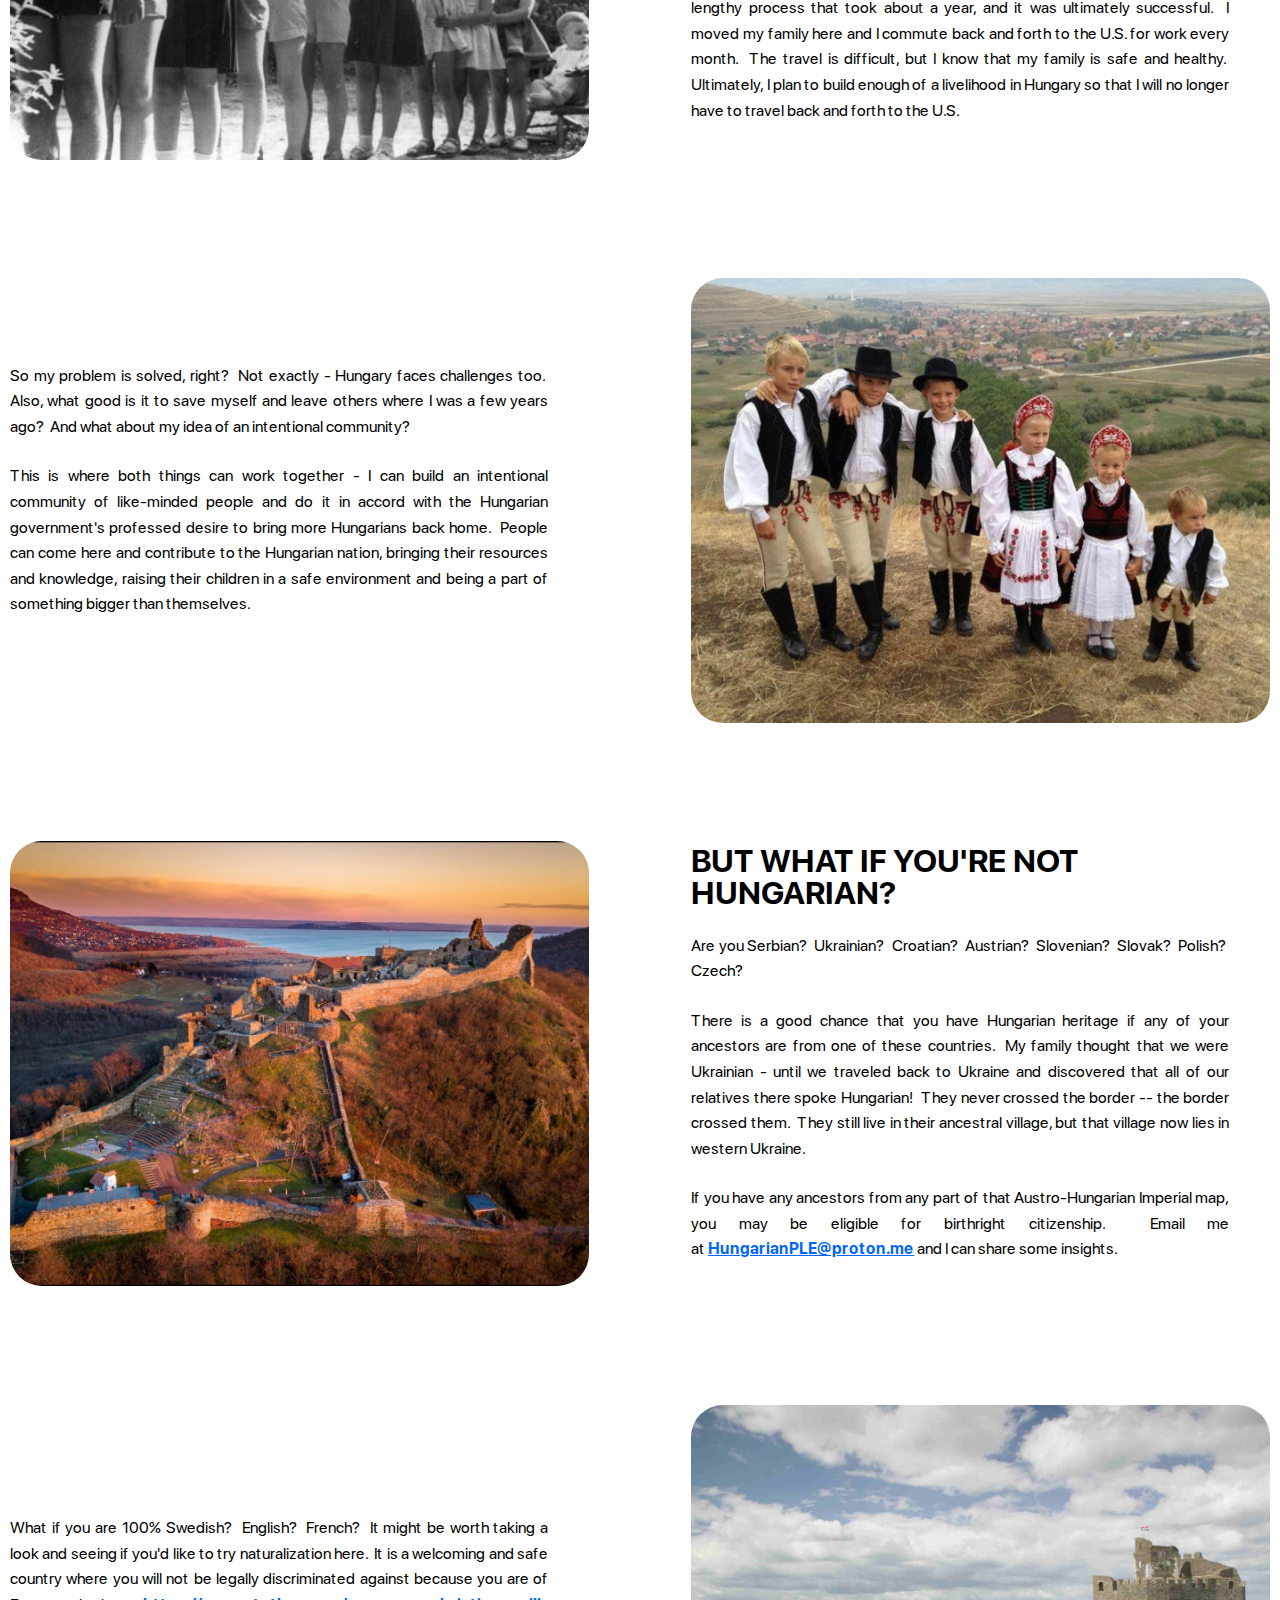
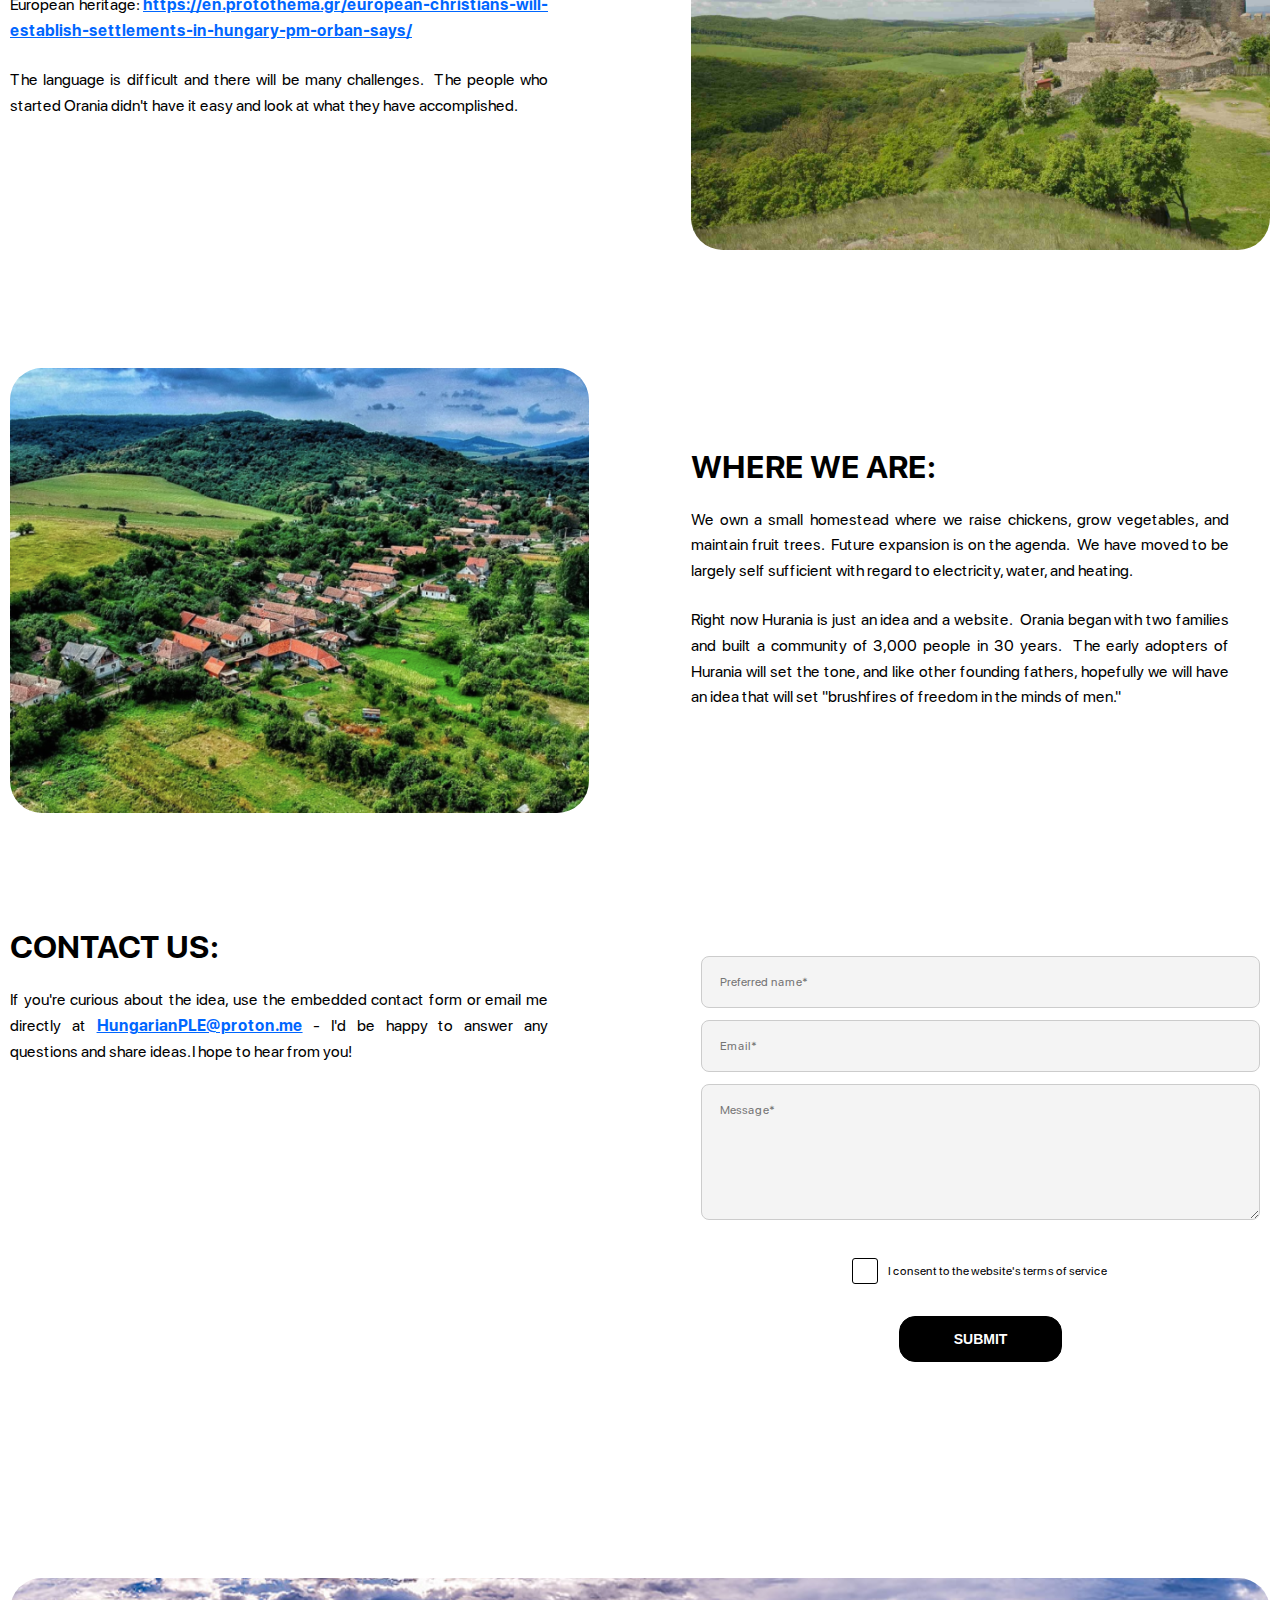
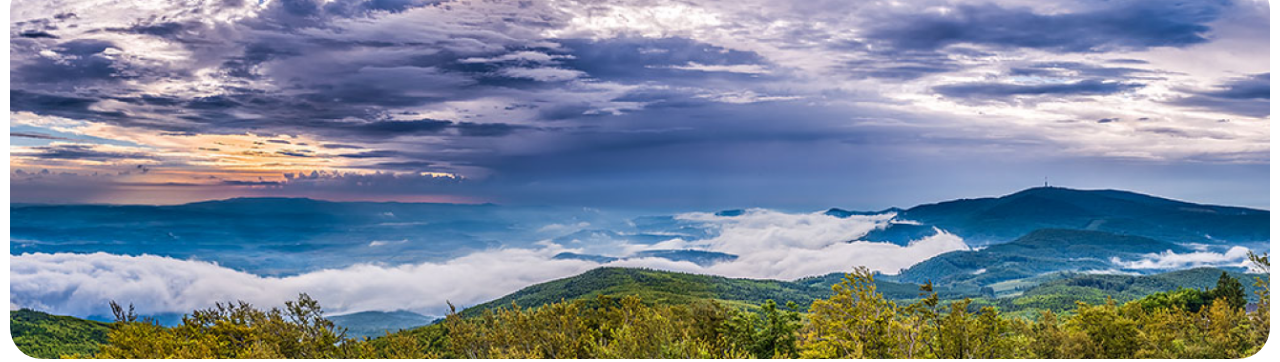
==== commit 2d50e660: "xcxc" ====
--- a/index.html
+++ b/index.html
@@ -259,8 +259,9 @@
                                 <p>
                                     My mother's grandparents were Hungarian, who immigrated to the U.S. from a part of the 
                                     Austro-Hungarian Empire that today lies within the borders of western Ukraine.  Here 
-                                    is a map of the old Austro-Hungarian Empire and all of the ethnic sub-groups that lie 
-                                    within its former borders:<a target="_blank" href="https://en.wikipedia.org/wiki/Austria-Hungary#/media/File:Austria_Hungary_ethnic.svg ">https://en.wikipedia.org/wiki/Austria-Hungary#/media/File:Austria_Hungary_ethnic.svg </a>.
+                                    is a map of the old Austro-Hungarian Empire and all of the ethnic sub-groups 
+                                    that lie within its former borders:
+                                    <br><a target="_blank" href="https://en.wikipedia.org/wiki/Austria-Hungary#/media/File:Austria_Hungary_ethnic.svg ">https://en.wikipedia.org/wiki/Austria-Hungary#/media/File:Austria_Hungary_ethnic.svg </a>.
                                 </p>
                             </div>
                         </div>
@@ -273,7 +274,8 @@
                                 <p>
                                     The people of Hungary have a very wide European phenotype - from blond hair and blue 
                                     eyes to dark hair and olive complexion and everything in between. Here is a link to their 
-                                    DNA haplogroup in comparison to their neighboring European countries:<a target="_blank" href="https://4.bp.blogspot.com/-GOlxR_kKfXM/UHLdwt-k7YI/AAAAAAAAAKo/dqV-xm43f3M/s1600/Genetic+Map+of+Europe.png">https://4.bp.blogspot.com/-GOlxR_kKfXM/UHLdwt-k7YI/AAAAAAAAAKo/dqV-xm43f3M/s1600/Genetic+Map+of+Europe.png</a>
+                                    DNA haplogroup in comparison to their neighboring European countries:
+                                    <br><a target="_blank" href="https://4.bp.blogspot.com/-GOlxR_kKfXM/UHLdwt-k7YI/AAAAAAAAAKo/dqV-xm43f3M/s1600/Genetic+Map+of+Europe.png">https://4.bp.blogspot.com/-GOlxR_kKfXM/UHLdwt-k7YI/AAAAAAAAAKo/dqV-xm43f3M/s1600/Genetic+Map+of+Europe.png</a>
                                 </p>
                                 <p>
                                     The people I see everyday remind me of the people I grew up with in the rural U.S. 
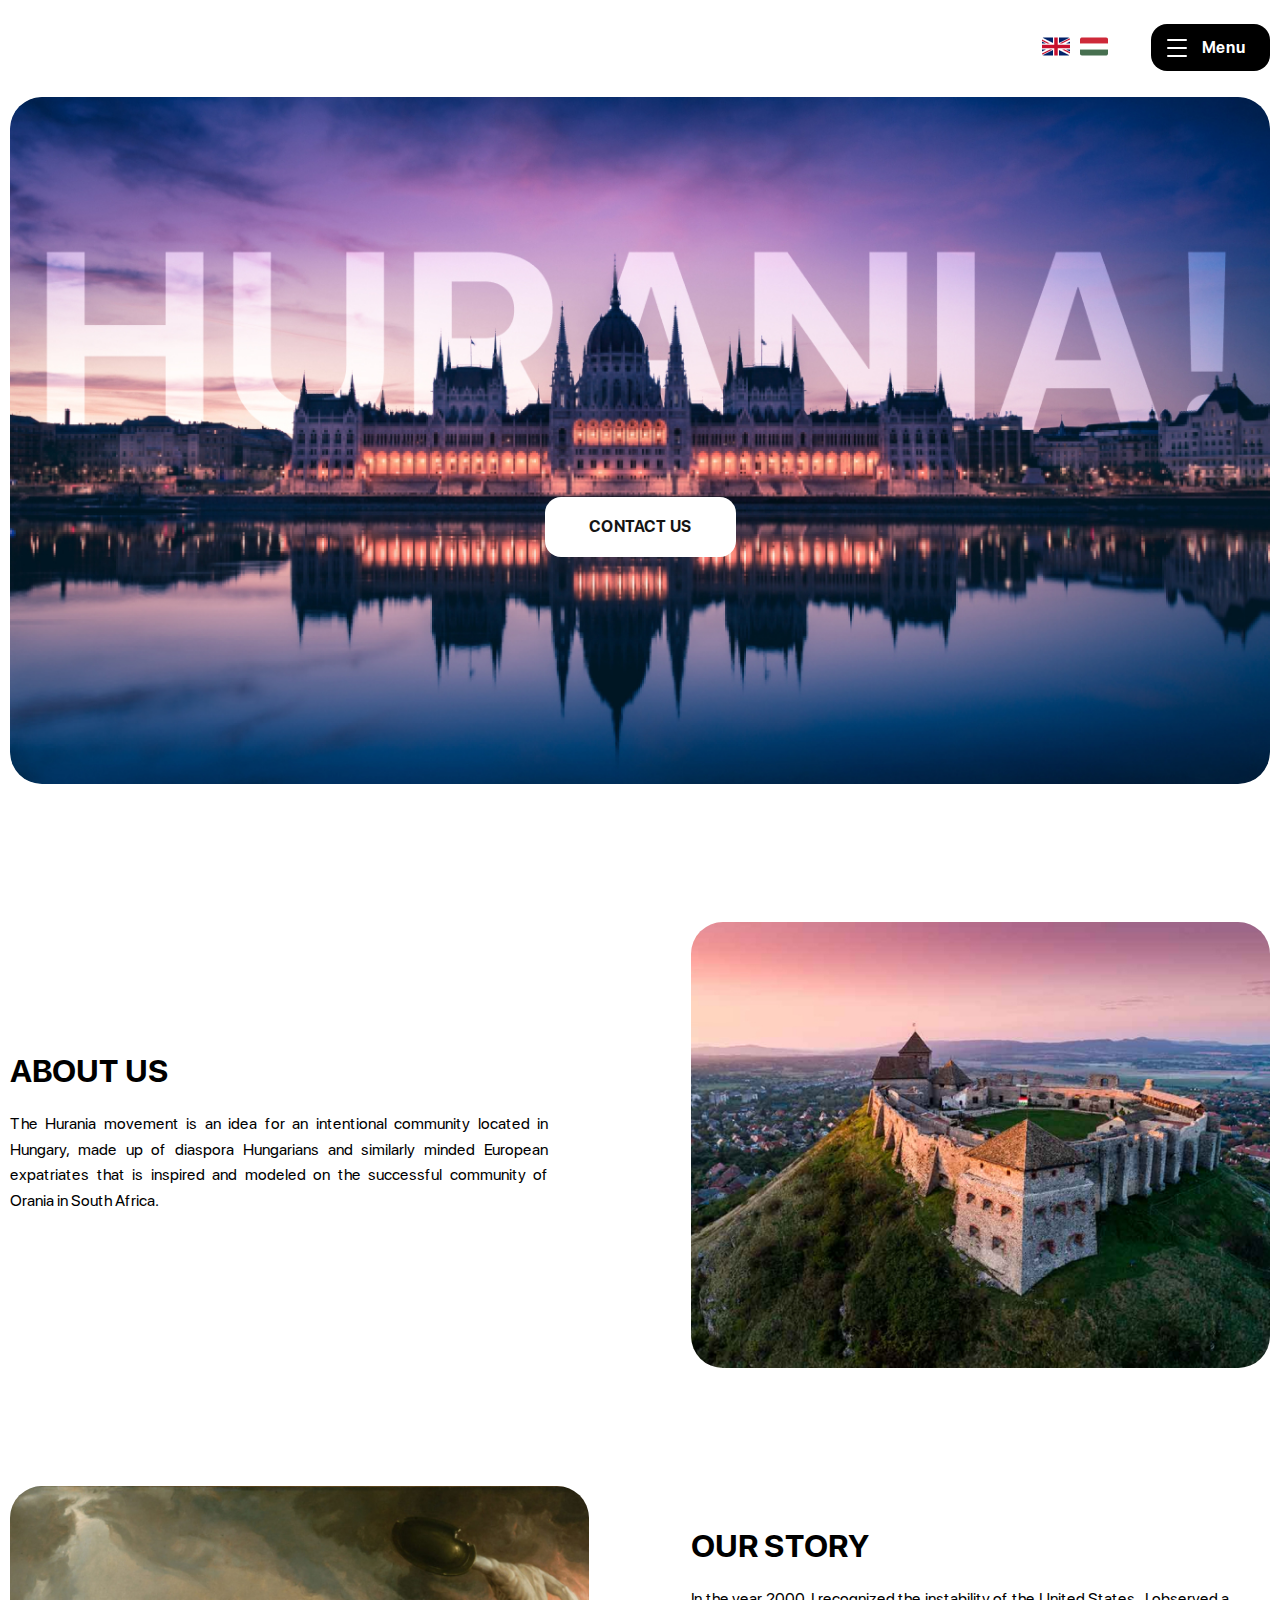
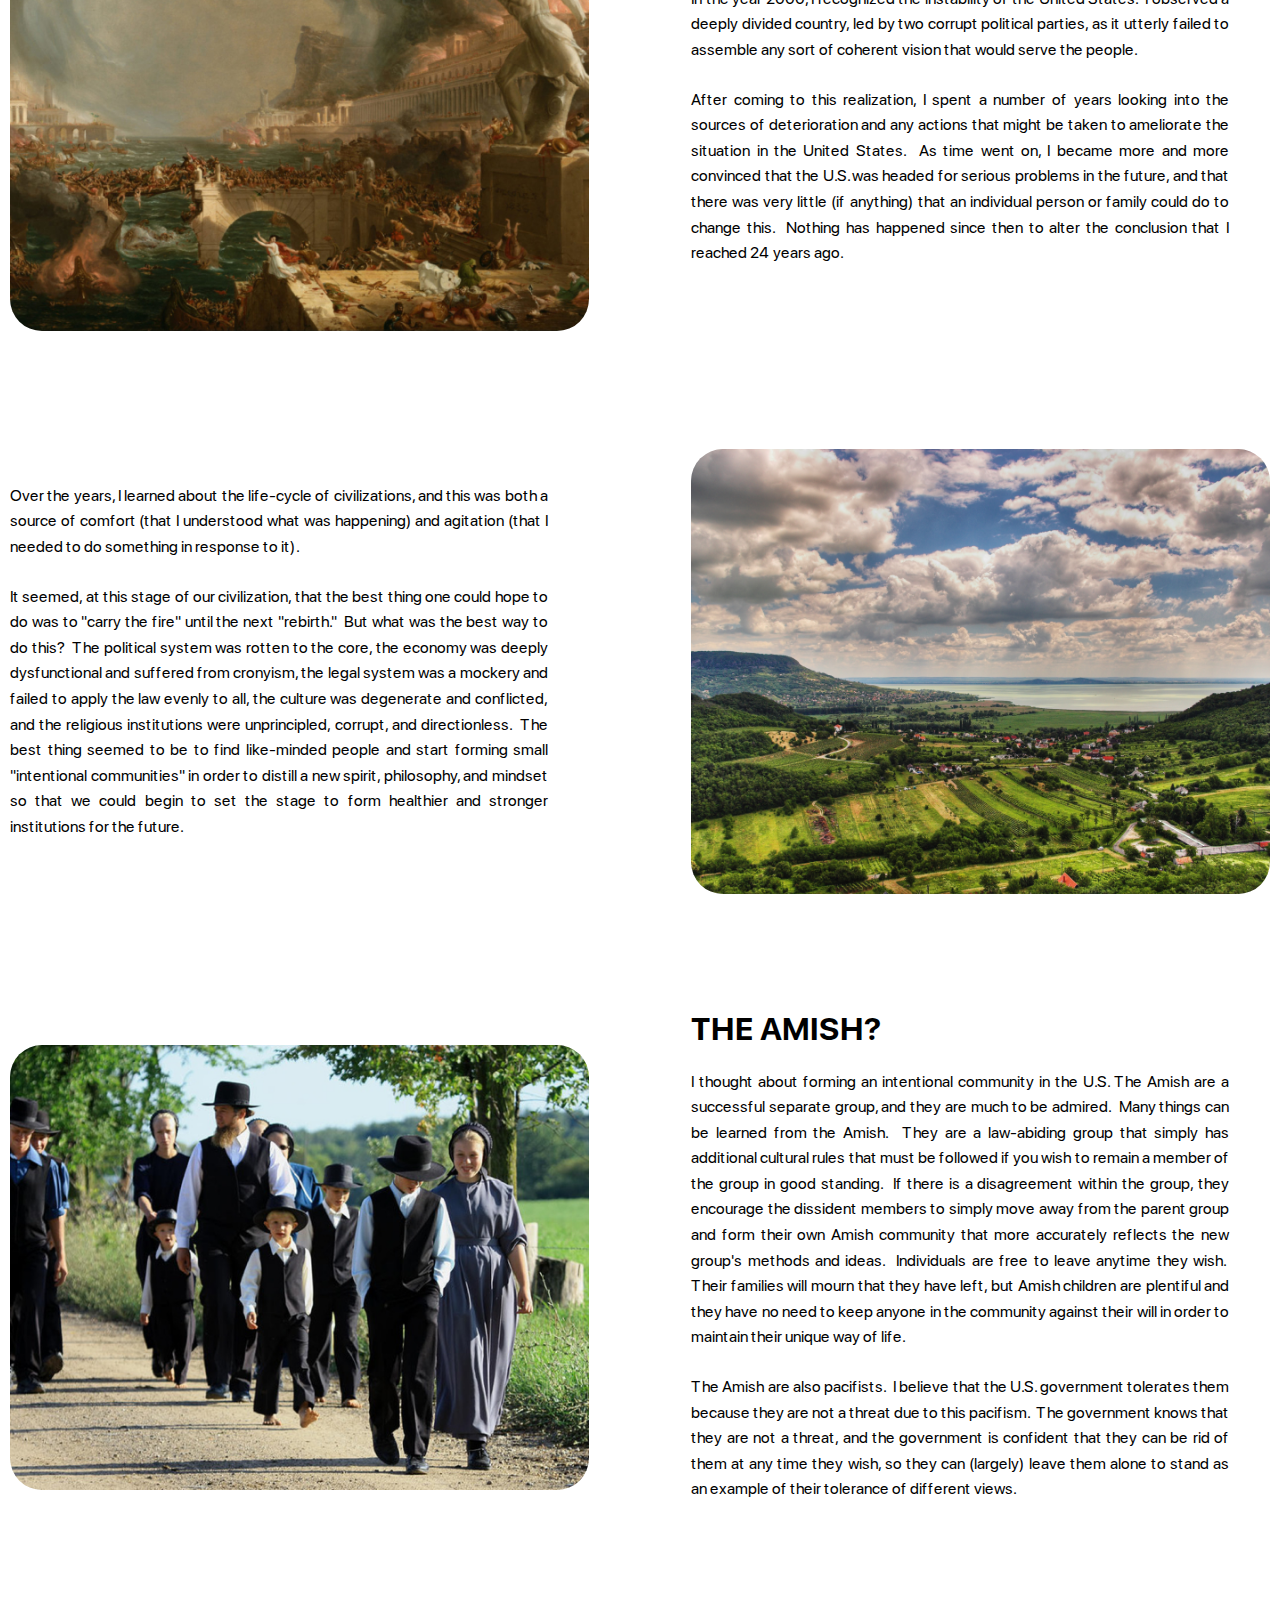
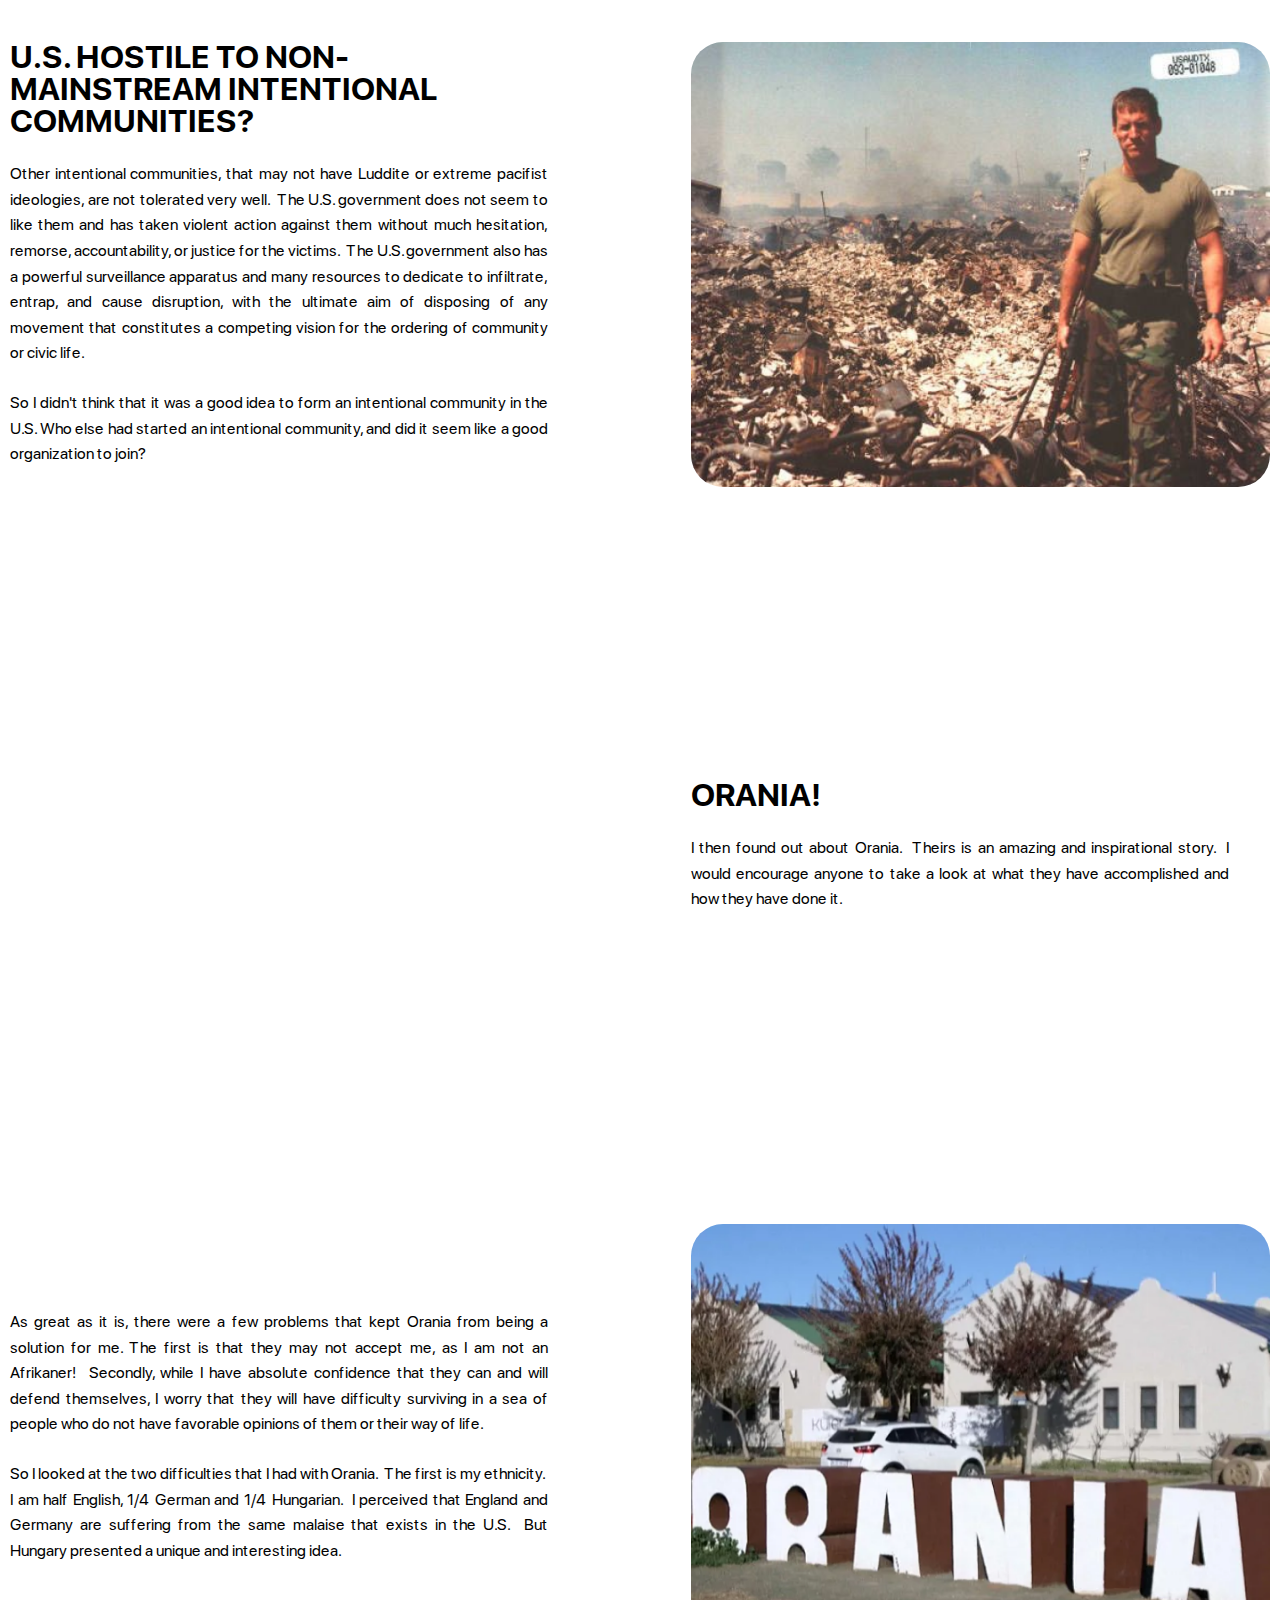
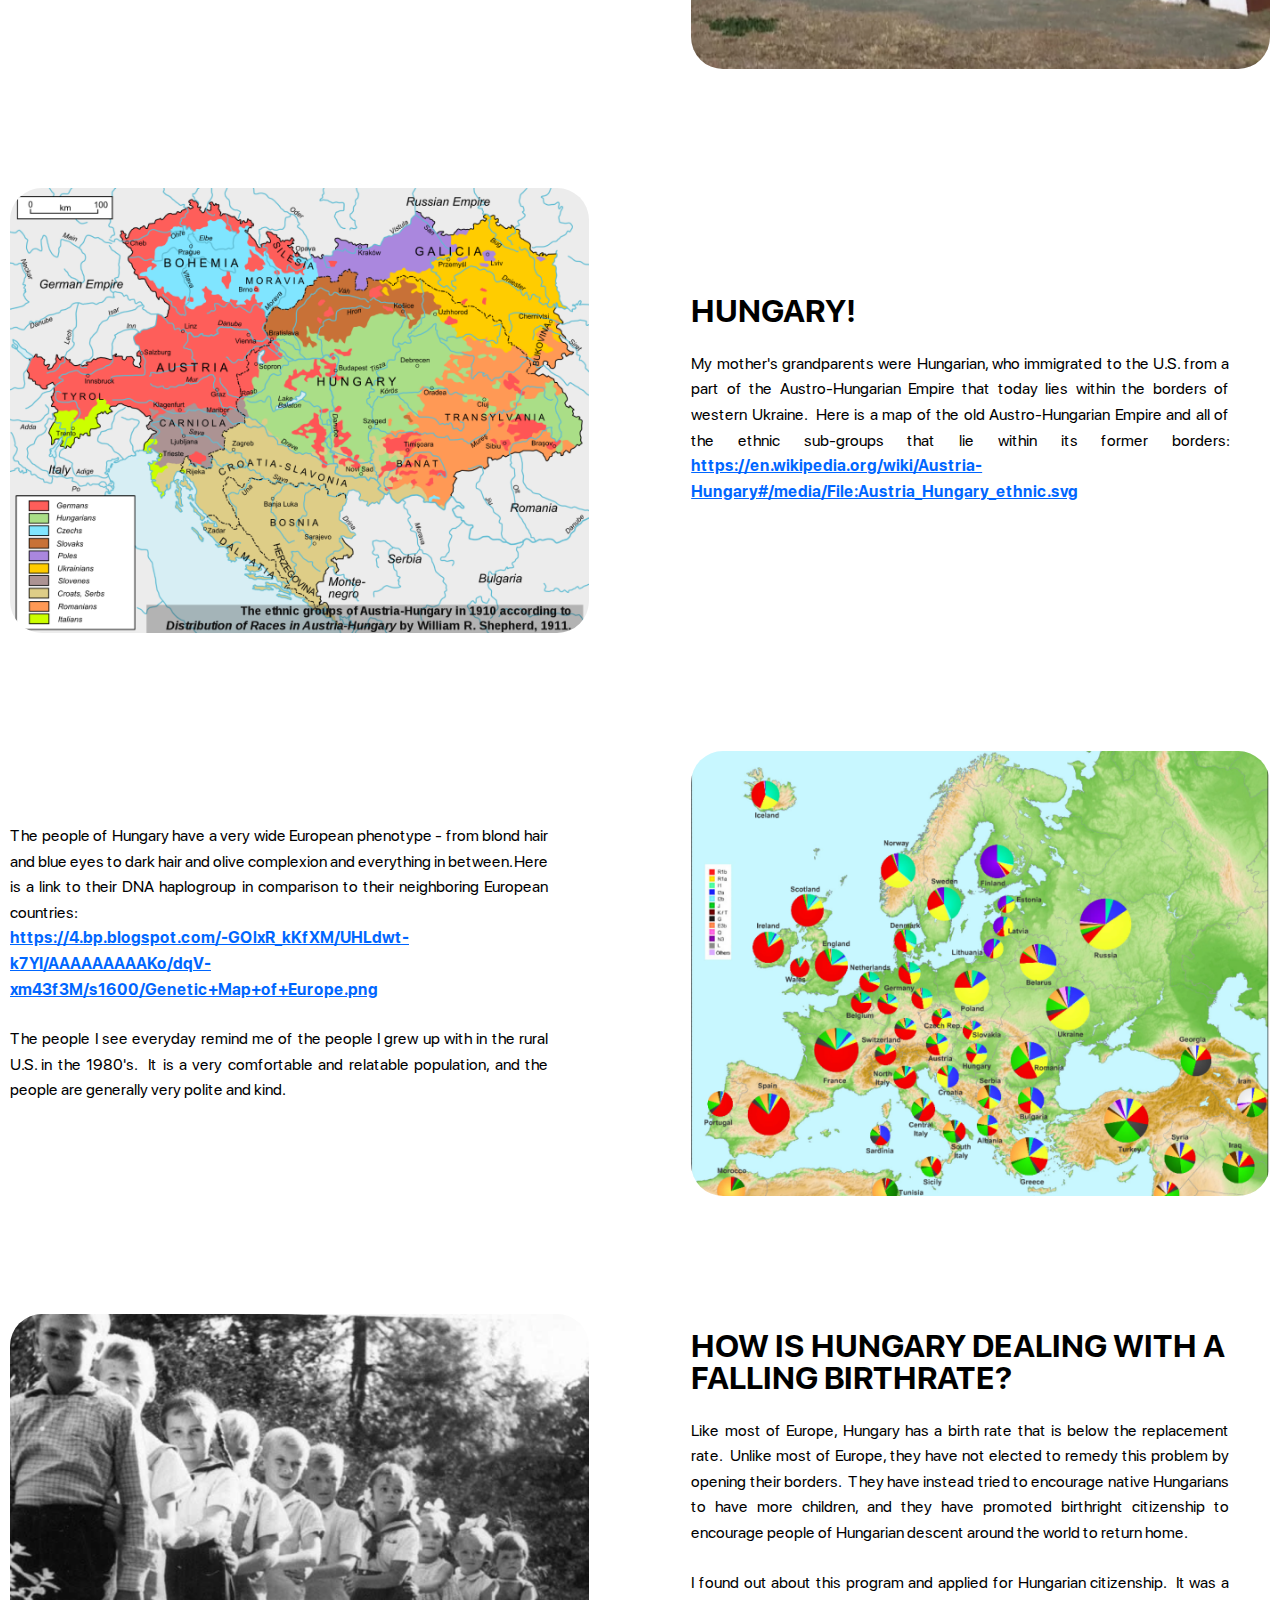
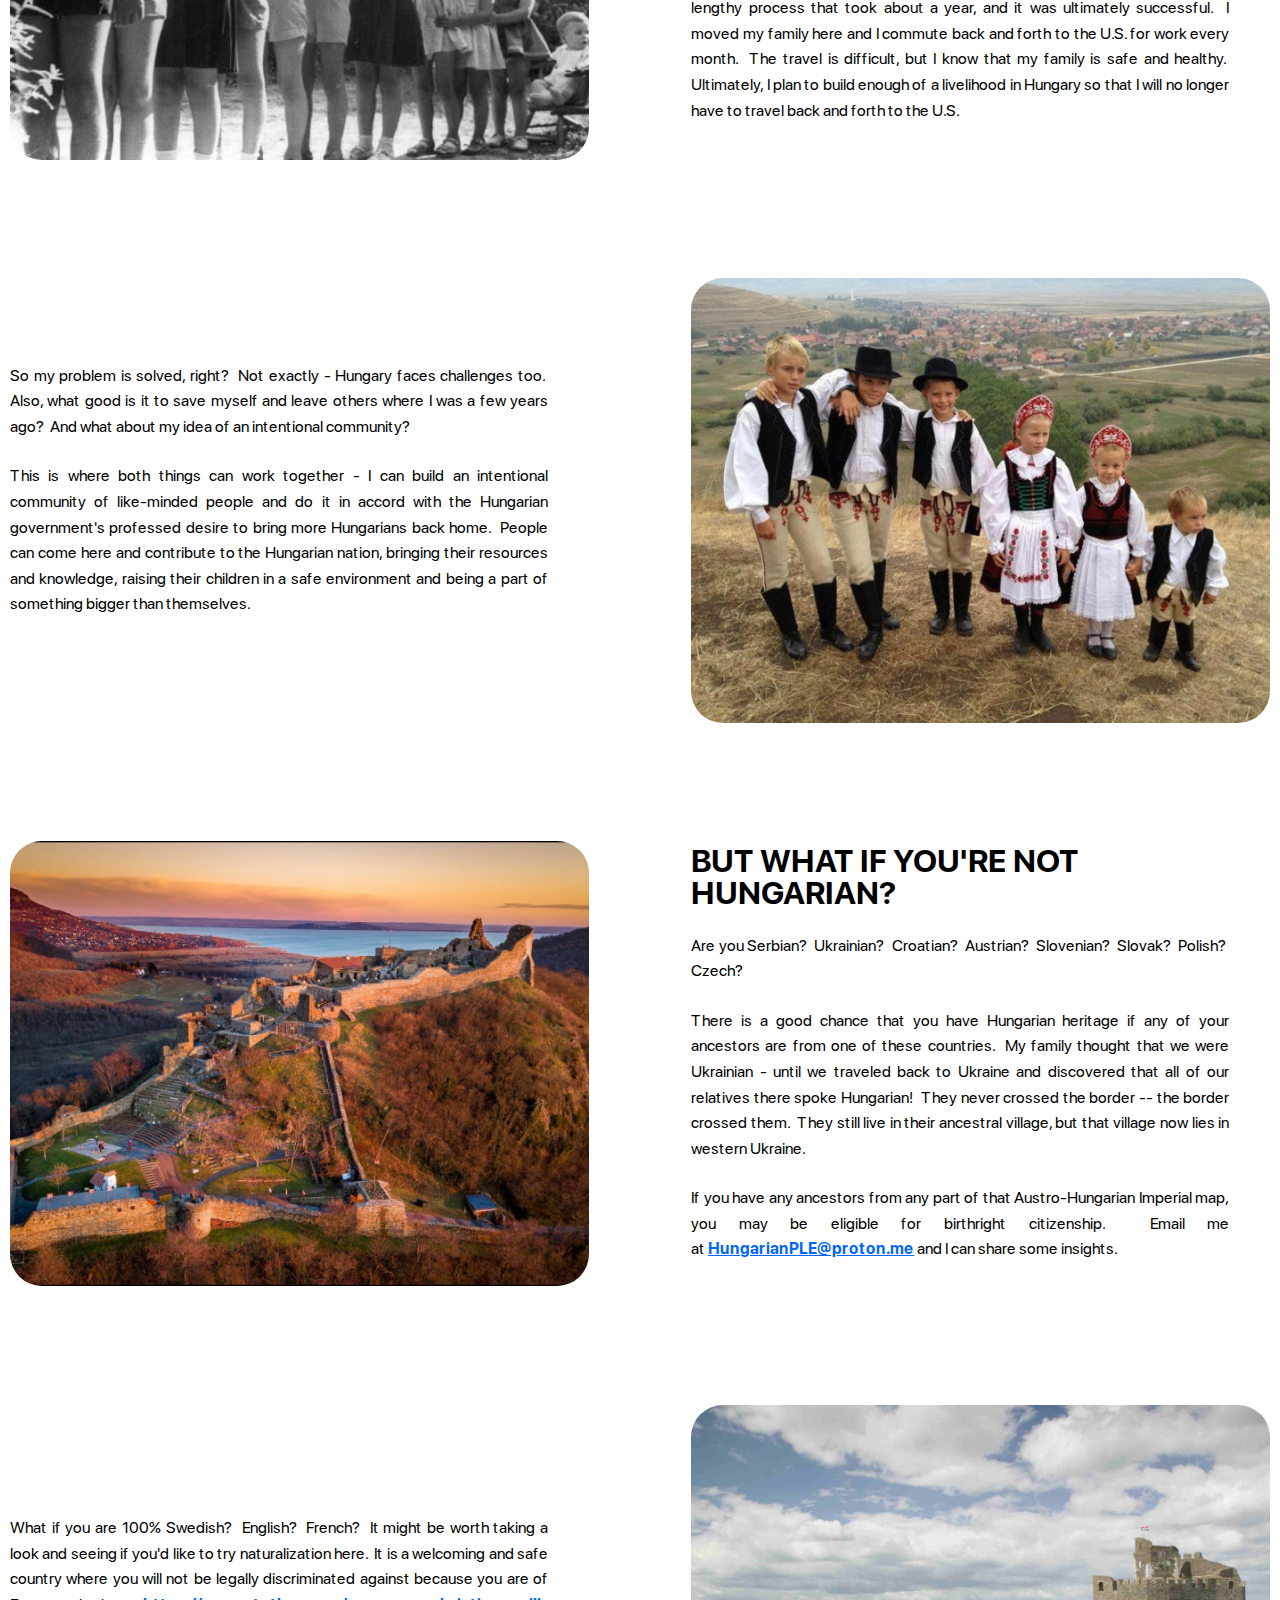
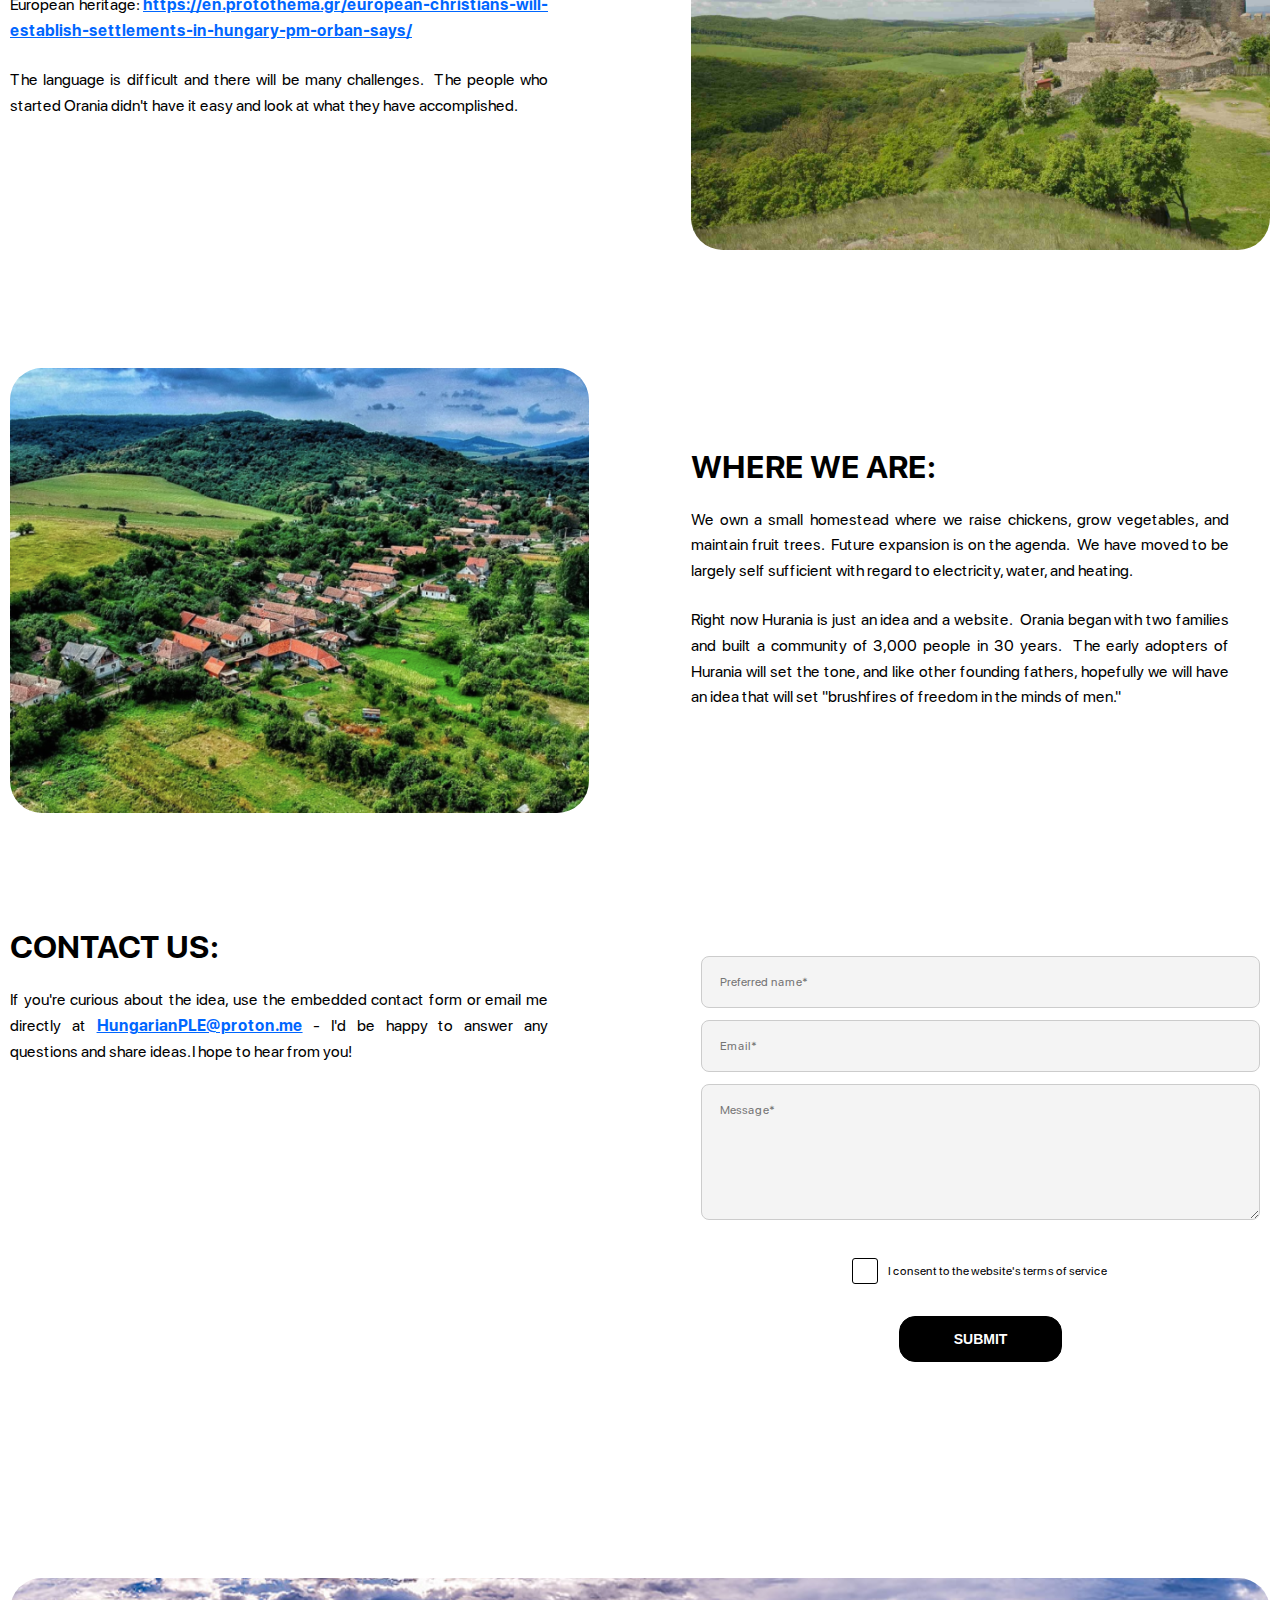
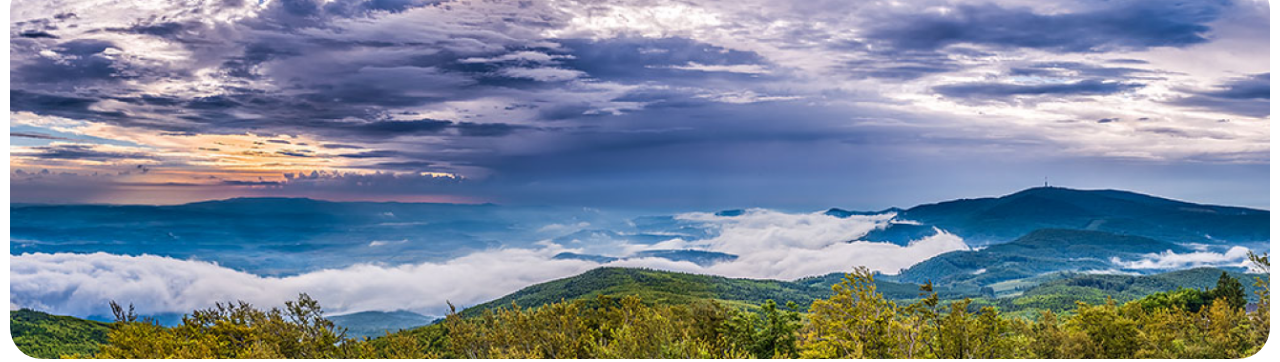
==== commit 227db801: "івіві" ====
--- a/index.html
+++ b/index.html
@@ -261,7 +261,7 @@
                                     Austro-Hungarian Empire that today lies within the borders of western Ukraine.  Here 
                                     is a map of the old Austro-Hungarian Empire and all of the ethnic sub-groups 
                                     that lie within its former borders:
-                                    <br><a target="_blank" href="https://en.wikipedia.org/wiki/Austria-Hungary#/media/File:Austria_Hungary_ethnic.svg ">https://en.wikipedia.org/wiki/Austria-Hungary#/media/File:Austria_Hungary_ethnic.svg </a>.
+                                    <a target="_blank" href="https://en.wikipedia.org/wiki/Austria-Hungary#/media/File:Austria_Hungary_ethnic.svg">https://en.wikipedia.org/wiki/Austria-Hungary#/media/File:Austria_Hungary_ethnic.svg</a>
                                 </p>
                             </div>
                         </div>
@@ -274,8 +274,8 @@
                                 <p>
                                     The people of Hungary have a very wide European phenotype - from blond hair and blue 
                                     eyes to dark hair and olive complexion and everything in between. Here is a link to their 
-                                    DNA haplogroup in comparison to their neighboring European countries:
-                                    <br><a target="_blank" href="https://4.bp.blogspot.com/-GOlxR_kKfXM/UHLdwt-k7YI/AAAAAAAAAKo/dqV-xm43f3M/s1600/Genetic+Map+of+Europe.png">https://4.bp.blogspot.com/-GOlxR_kKfXM/UHLdwt-k7YI/AAAAAAAAAKo/dqV-xm43f3M/s1600/Genetic+Map+of+Europe.png</a>
+                                    DNA haplogroup in comparison to their neighboring European countries:<br>
+                                    <a target="_blank" href="https://4.bp.blogspot.com/-GOlxR_kKfXM/UHLdwt-k7YI/AAAAAAAAAKo/dqV-xm43f3M/s1600/Genetic+Map+of+Europe.png">https://4.bp.blogspot.com/-GOlxR_kKfXM/UHLdwt-k7YI/AAAAAAAAAKo/dqV-xm43f3M/s1600/Genetic+Map+of+Europe.png</a>
                                 </p>
                                 <p>
                                     The people I see everyday remind me of the people I grew up with in the rural U.S. 
